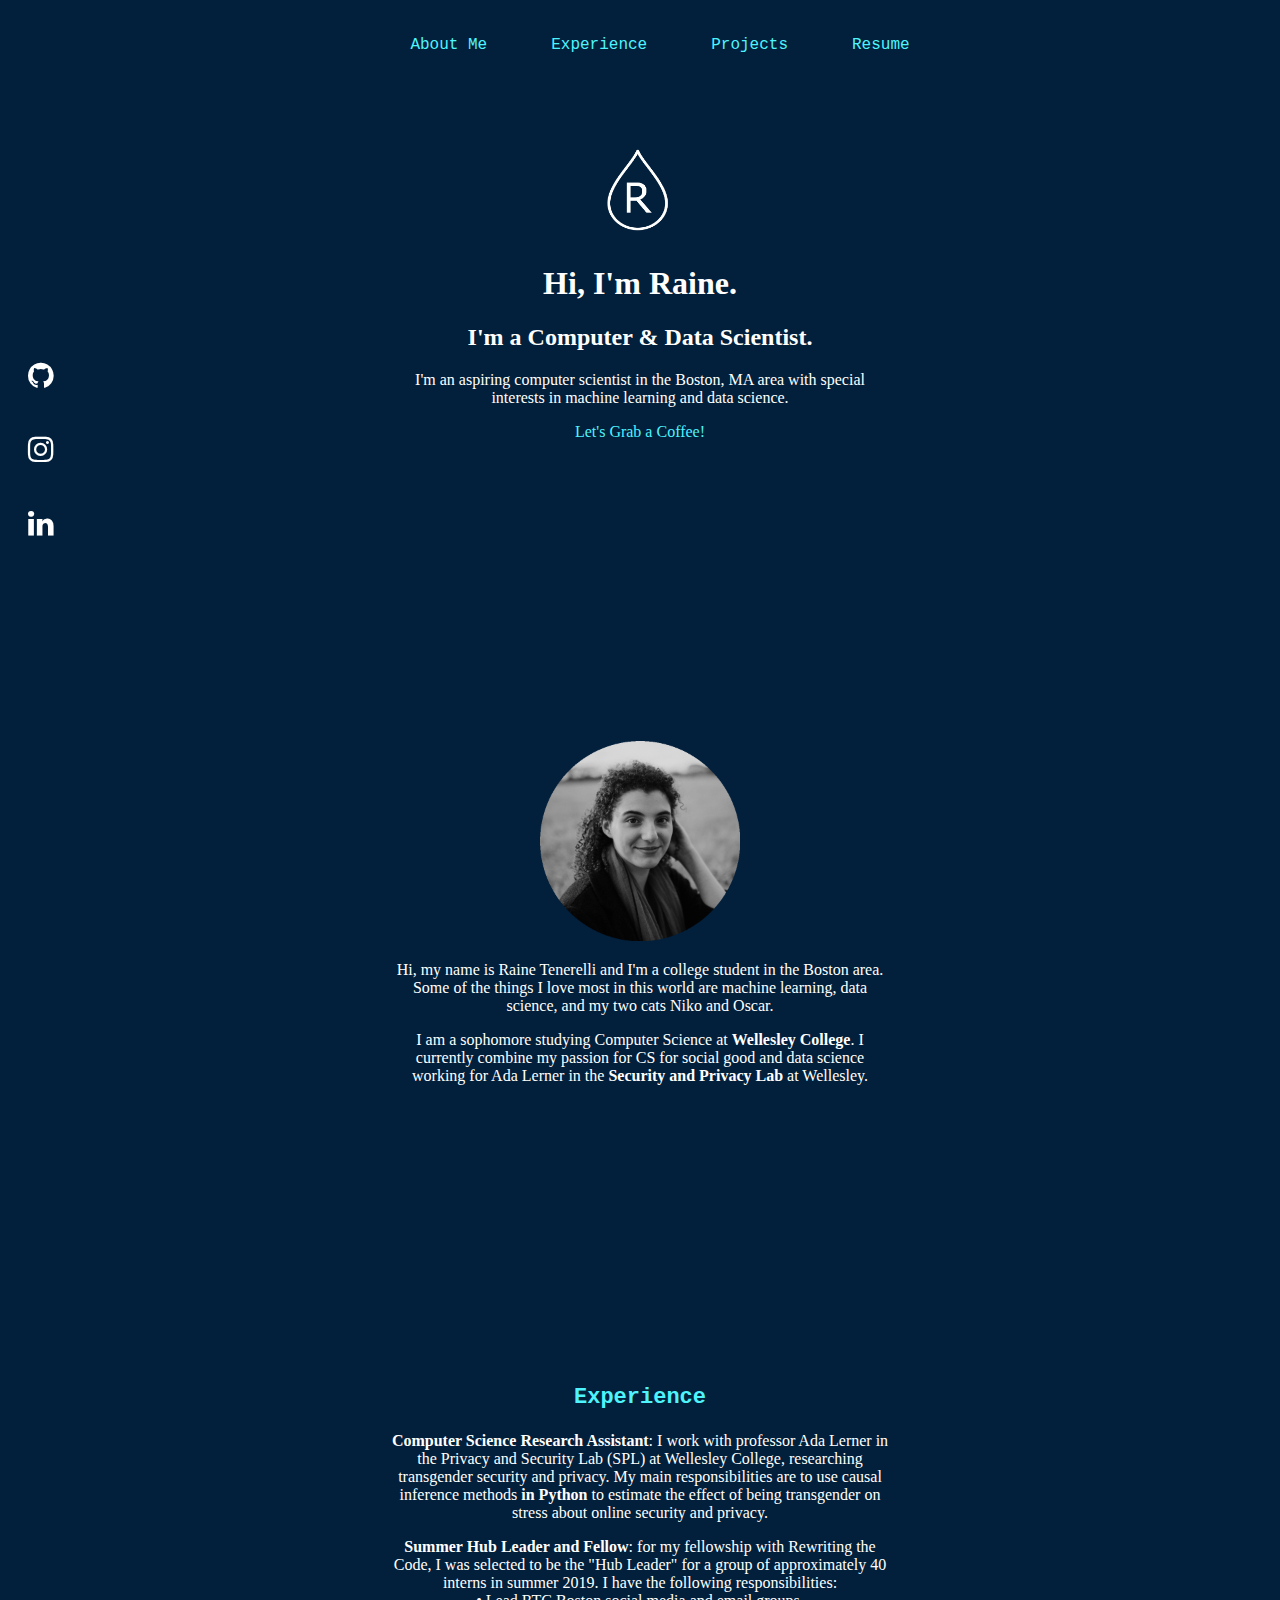
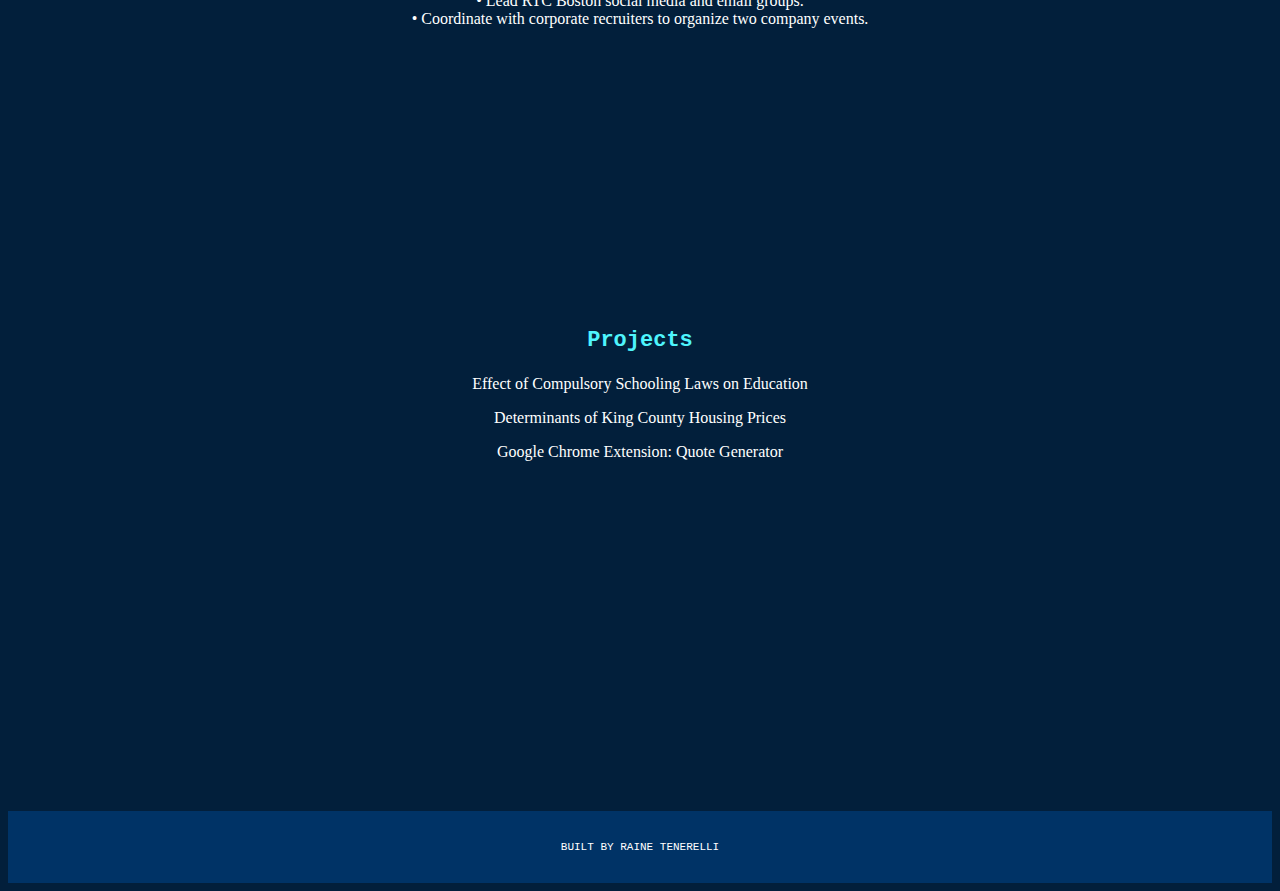
==== index.html @ 9b9ced54 "Add files via upload" ====
<!–– NOTES
https://brittanychiang.com/
tage: header, footer, nav, div
ul: denotes a list
li: element in the list
img src="caffe.png" alt="Coffee" style="width:100px;height:70px;"
-->

<!doctype html>
<html>

<head>
	<title>Raine Tenerelli</title>
	<link href="main.css" rel="stylesheet" type="text/css" >
</head>

<!-- Load font awesome icons -->
<body>
	<link rel="stylesheet" href="https://cdnjs.cloudflare.com/ajax/libs/font-awesome/4.7.0/css/font-awesome.min.css">

	<!-- The social media icon bar -->
	<div class="leftbar">
		<a href="https://github.com/rainetenerelli" class="github" target="_blank"><i class="fa fa-github"></i></a> 
		<a href="https://www.instagram.com/rainetenerelli/" class="instagram" target="_blank"><i class="fa fa-instagram"></i></a>
		<a href="https://www.linkedin.com/in/rainetenerelli/" class="linkedin" target="_blank"><i class="fa fa-linkedin"></i></a>
	</div>

	<header>
		<nav>
			<ul>
			<li><a href = "#about">About Me</a></li>
			<li><a href = "#experience">Experience</a></li>
			<li><a href = "#projects">Projects </a> </li>
			<li><a href = "resume-raine-tenerelli.pdf" target="_blank">Resume</a></li>
			</ul>
		</nav>
	</header>

	<img src="RaineLogowhite.png" alt="Logo" style="width:100px;height:100px;" >
	<h1>Hi, I'm Raine.</h1>
	<h2>I'm a Computer & Data Scientist.</h2>
	<p>I'm an aspiring computer scientist in the Boston, MA area with special interests in machine learning and data science.</p>
	<div ><a href="mailto:rainetenerelli11@gmail.com">Let's Grab a Coffee!</a></div>

	<img id = 'about' class="longmarg" src="prof.png" alt="Me!" style="width:200px;height:200px;">
	<p >Hi, my name is Raine Tenerelli and I'm a college student in the Boston area. Some of the things I love most in this world are machine learning, data science, and my two cats Niko and Oscar. </p>
	
	<p> I am a sophomore studying Computer Science at <strong>Wellesley College</strong>. I currently combine my passion for CS for social good and data science working for Ada Lerner in the <strong>Security and Privacy Lab</strong> at Wellesley.</p>

	<h3 class="longmarg" id = 'experience'>Experience</h3>
	<p><strong>Computer Science Research Assistant</strong>: I work with professor Ada Lerner in the Privacy and Security Lab (SPL) at Wellesley College, researching transgender security and privacy.
	My main responsibilities are to use causal inference methods <strong>in Python</strong> to estimate the effect of being transgender on stress about online security and privacy.
	</p>
	<p><strong>Summer Hub Leader and Fellow</strong>: for my fellowship with Rewriting the Code, I was selected to be the "Hub Leader" for a group of approximately 40 interns in summer 2019. I have the following responsibilities: <br> 
	• Lead RTC Boston social media and email groups.<br>
	• Coordinate with corporate recruiters to organize two company events. </p>

	<h3 class="longmarg" id = 'projects'>Projects</h3>
	<p>Effect of Compulsory Schooling Laws on Education</p>
	<p>Determinants of King County Housing Prices</p>
	<p>Google Chrome Extension: Quote Generator</p>
	<p></p>


	<footer href="https://github.com/rainetenerelli/rainetenerelli.github.io">Built by Raine Tenerelli</footer>

</body>

</html>
---- main.css ----
/*
Author: Raine Tenerelli
Date: 7/8/2019
not as long as you pallete
*/

.leftbar {
  position: fixed;
  top: 50%;
  -webkit-transform: translateY(-50%);
  -ms-transform: translateY(-50%);
  transform: translateY(-50%);
}

/* Style the icon bar links */
.leftbar a {
  display: block;
  text-align: center;
  color: white;
  font-size: 30px;
  padding: 20px;
  transition: 0.6s;
}

.leftbar a:hover{
	padding: 20px 40px;
}

a:hover{
	color:grey;
}

html{
	scroll-behavior: smooth;
}

body{
	background-color: rgb(2,31,59);
	color: white;
	font-family: verdana; 
	text-align: center;
}

p{
	margin-right: 30%;
	margin-left: 30%;
}

a{
	color: rgb(78,244,253);
	text-decoration: none;
}


.longmarg{
	font-family: courier;
	margin-top: 300px;
	color: rgb(78,244,253);
	font-size: 22px;
}

nav ul li{
	font-family: courier;
	display: inline-block;
	margin: 20px 30px 20px 30px;
}

body img{
	margin-top: 50px;s
}

footer{
	font-family: courier;
	background: #003366;
	margin-top: 350px;
	padding: 30px;
	margin-bottom: 0px;
	text-transform: uppercase;
	font-size: 11px;

}
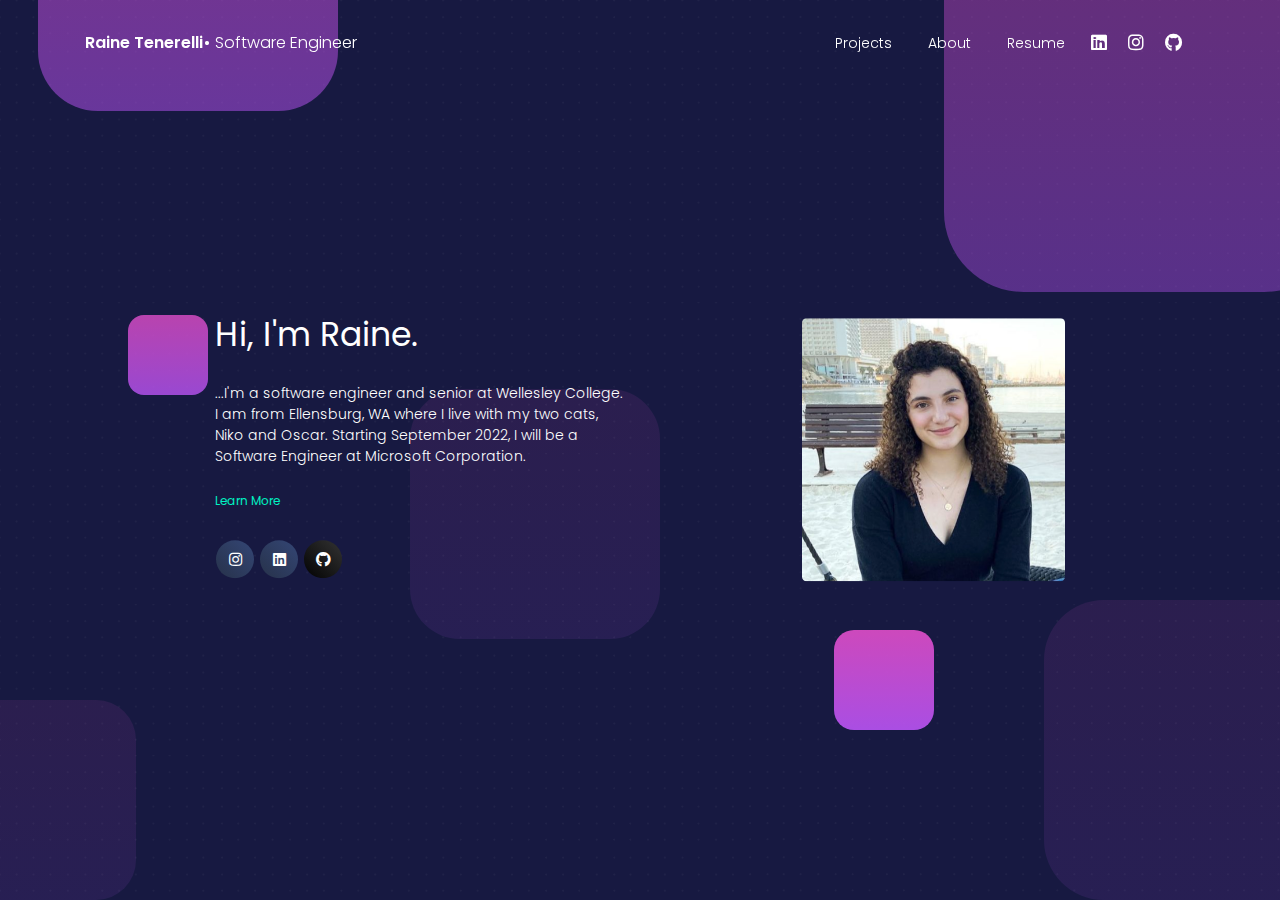
==== commit e45fa51a: "System reboot!" ====
--- a/index.html
+++ b/index.html
@@ -1,70 +1,139 @@
-
-<!–– NOTES
-https://brittanychiang.com/
-tage: header, footer, nav, div
-ul: denotes a list
-li: element in the list
-img src="caffe.png" alt="Coffee" style="width:100px;height:70px;"
--->
-
-<!doctype html>
-<html>
-
+<!DOCTYPE html>
+<html lang="en">
 <head>
-	<title>Raine Tenerelli</title>
-	<link href="main.css" rel="stylesheet" type="text/css" >
+  <meta charset="utf-8" />
+  <meta name="viewport" content="width=device-width, initial-scale=1, shrink-to-fit=no">
+  <link rel="apple-touch-icon" sizes="76x76" href="./assets/img/apple-icon.png">
+  <link rel="icon" type="image/png" href="./assets/img/favicon.png">
+  <title>
+    Raine Tenerelli's Personal Website 
+  </title>
+  <!--     Fonts and icons     -->
+  <link href="https://fonts.googleapis.com/css?family=Poppins:200,300,400,600,700,800" rel="stylesheet" />
+  <link href="https://use.fontawesome.com/releases/v5.0.6/css/all.css" rel="stylesheet">
+  <!-- Nucleo Icons -->
+  <link href="./assets/css/nucleo-icons.css" rel="stylesheet" />
+  <!-- CSS Files -->
+  <link href="./assets/css/blk-design-system.css?v=1.0.0" rel="stylesheet" />
 </head>
 
-<!-- Load font awesome icons -->
-<body>
-	<link rel="stylesheet" href="https://cdnjs.cloudflare.com/ajax/libs/font-awesome/4.7.0/css/font-awesome.min.css">
-
-	<!-- The social media icon bar -->
-	<div class="leftbar">
-		<a href="https://github.com/rainetenerelli" class="github" target="_blank"><i class="fa fa-github"></i></a> 
-		<a href="https://www.instagram.com/rainetenerelli/" class="instagram" target="_blank"><i class="fa fa-instagram"></i></a>
-		<a href="https://www.linkedin.com/in/rainetenerelli/" class="linkedin" target="_blank"><i class="fa fa-linkedin"></i></a>
-	</div>
-
-	<header>
-		<nav>
-			<ul>
-			<li><a href = "#about">About Me</a></li>
-			<li><a href = "#experience">Experience</a></li>
-			<li><a href = "#projects">Projects </a> </li>
-			<li><a href = "resume-raine-tenerelli.pdf" target="_blank">Resume</a></li>
-			</ul>
-		</nav>
-	</header>
-
-	<img src="RaineLogowhite.png" alt="Logo" style="width:100px;height:100px;" >
-	<h1>Hi, I'm Raine.</h1>
-	<h2>I'm a Computer & Data Scientist.</h2>
-	<p>I'm an aspiring computer scientist in the Boston, MA area with special interests in machine learning and data science.</p>
-	<div ><a href="mailto:rainetenerelli11@gmail.com">Let's Grab a Coffee!</a></div>
-
-	<img id = 'about' class="longmarg" src="prof.png" alt="Me!" style="width:200px;height:200px;">
-	<p >Hi, my name is Raine Tenerelli and I'm a college student in the Boston area. Some of the things I love most in this world are machine learning, data science, and my two cats Niko and Oscar. </p>
-	
-	<p> I am a sophomore studying Computer Science at <strong>Wellesley College</strong>. I currently combine my passion for CS for social good and data science working for Ada Lerner in the <strong>Security and Privacy Lab</strong> at Wellesley.</p>
-
-	<h3 class="longmarg" id = 'experience'>Experience</h3>
-	<p><strong>Computer Science Research Assistant</strong>: I work with professor Ada Lerner in the Privacy and Security Lab (SPL) at Wellesley College, researching transgender security and privacy.
-	My main responsibilities are to use causal inference methods <strong>in Python</strong> to estimate the effect of being transgender on stress about online security and privacy.
-	</p>
-	<p><strong>Summer Hub Leader and Fellow</strong>: for my fellowship with Rewriting the Code, I was selected to be the "Hub Leader" for a group of approximately 40 interns in summer 2019. I have the following responsibilities: <br> 
-	• Lead RTC Boston social media and email groups.<br>
-	• Coordinate with corporate recruiters to organize two company events. </p>
-
-	<h3 class="longmarg" id = 'projects'>Projects</h3>
-	<p>Effect of Compulsory Schooling Laws on Education</p>
-	<p>Determinants of King County Housing Prices</p>
-	<p>Google Chrome Extension: Quote Generator</p>
-	<p></p>
-
-
-	<footer href="https://github.com/rainetenerelli/rainetenerelli.github.io">Built by Raine Tenerelli</footer>
-
+<body class="index-page">
+  <!-- Navbar -->
+  <nav class="navbar navbar-expand-lg fixed-top navbar-transparent " color-on-scroll="100">
+    <div class="container">
+      <div class="navbar-translate">
+        <a class="navbar-brand" href="index.html" rel="tooltip" title="Coded by Raine Tenerelli" data-placement="bottom" target="_blank">
+          <span>Raine Tenerelli•</span> Software Engineer
+        </a>
+        <button class="navbar-toggler navbar-toggler" type="button" data-toggle="collapse" data-target="#navigation" aria-controls="navigation-index" aria-expanded="false" aria-label="Toggle navigation">
+          <span class="navbar-toggler-bar bar1"></span>
+          <span class="navbar-toggler-bar bar2"></span>
+          <span class="navbar-toggler-bar bar3"></span>
+        </button>
+      </div>
+      <div class="collapse navbar-collapse justify-content-end" id="navigation">
+        <div class="navbar-collapse-header">
+          <div class="row">
+            <div class="col-6 collapse-brand">
+              <a>
+                Raine Tenerelli
+              </a>
+            </div>
+            <div class="col-6 collapse-close text-right">
+              <button type="button" class="navbar-toggler" data-toggle="collapse" data-target="#navigation" aria-controls="navigation-index" aria-expanded="false" aria-label="Toggle navigation">
+                <i class="tim-icons icon-simple-remove"></i>
+              </button>
+            </div>
+          </div>
+        </div>
+        <ul class="navbar-nav">
+        <li class="nav-item">
+            <a class="nav-link" href="projects.html">Projects</a>
+         </li>
+        <li class="nav-item">
+            <a class="nav-link" href="about.html">About</a>
+          </li>
+          <li class="nav-item">
+            <a class="nav-link" href="./assets/raineresume.pdf">Resume</a>
+          </li>
+          <li class="nav-item p-0">
+            <a class="nav-link" rel="tooltip" title="Connect with me on LinkeIn" data-placement="bottom" href="https://www.linkedin.com/in/rainetenerelli/" target="_blank">
+              <i class="fab fa-linkedin"></i>
+              <p class="d-lg-none d-xl-none">Linkedin</p>
+            </a>
+          </li>
+          <li class="nav-item p-0">
+            <a class="nav-link" rel="tooltip" title="Follow me on Instagram" data-placement="bottom" href="https://www.instagram.com/rainetenerelli/" target="_blank">
+              <i class="fab fa-instagram"></i>
+              <p class="d-lg-none d-xl-none">Instagram</p>
+            </a>
+        </li>
+        <li class="nav-item p-0">
+            <a class="nav-link" rel="tooltip" title="Follow me on Github" data-placement="bottom" href="https://github.com/rainetenerelli" target="_blank">
+              <i class="fab fa-github"></i>
+              <p class="d-lg-none d-xl-none">Github</p>
+            </a>
+        </li>
+        </ul>
+      </div>
+    </div>
+  </nav>
+  <!-- End Navbar -->
+  <div class="wrapper">
+    <div class="page-header header-filter">
+      <div class="squares square1"></div>
+      <div class="squares square2"></div>
+      <div class="squares square3"></div>
+      <div class="squares square4"></div>
+      <div class="squares square5"></div>
+      <div class="squares square6"></div>
+      <div class="squares square7"></div>
+      <div class="container">
+        <div class="content-center">
+            <div class="row row-grid justify-content-between align-items-center text-left">
+              <div class="col-lg-6 col-md-6">
+                <h1 class="text-white">Hi, I'm Raine.
+                </h1>
+                <p class="text-white mb-3">...I'm a software engineer and senior at Wellesley College. I am from Ellensburg, WA where I live with my two cats, Niko and Oscar. Starting September 2022, I will be a Software Engineer at Microsoft Corporation.</p>
+                <div class="btn-wrapper mb-3">
+                  <p class="category text-success d-inline">Learn more</p>
+                  <a href="about.html" class="btn btn-success btn-link btn-sm"><i class="tim-icons icon-minimal-right"></i></a>
+                </div>
+                <div class="btn-wrapper">
+                  <div class="button-container">
+                    </button>
+                    <button href="https://www.instagram.com/rainetenerelli/" class="btn btn-icon btn-intagram btn-round">
+                    <i class="fab fa-instagram"></i>
+                    </button>
+                    <button href="https://www.linkedin.com/in/rainetenerelli/" class="btn btn-icon btn-linkedin btn-round">
+                      <i class="fab fa-linkedin"></i>
+                    </button>
+                    <button href="https://github.com/rainetenerelli" class="btn btn-icon btn-github btn-round">
+                      <i class="fab fa-github"></i>
+                  </div>
+                </div>
+              </div>
+              <div class="col-lg-4 col-md-5">
+                <img src="./assets/img/rainepp.png" alt="Circle image" class="img-circle">
+              </div>
+        </div>
+        </div>
+    </div>
+    <!--   Core JS Files   -->
+<script src="/assets/js/core/jquery.min.js" type="text/javascript"></script>
+<script src="/assets/js/core/popper.min.js" type="text/javascript"></script>
+<script src="/assets/js/core/bootstrap.min.js" type="text/javascript"></script>
+<script src="/assets/js/plugins/perfect-scrollbar.jquery.min.js"></script>
+<!--  Plugin for Switches, full documentation here: http://www.jque.re/plugins/version3/bootstrap.switch/ -->
+<script src="/assets/js/plugins/bootstrap-switch.js"></script>
+<!--  Plugin for the Sliders, full documentation here: http://refreshless.com/nouislider/ -->
+<script src=/assets/js/plugins/nouislider.min.js" type="text/javascript"></script>
+<!-- Chart JS -->
+<script src="/assets/js/plugins/chartjs.min.js"></script>
+<!--  Plugin for the DatePicker, full documentation here: https://github.com/uxsolutions/bootstrap-datepicker -->
+<script src="/assets/js/plugins/moment.min.js"></script>
+<script src="/assets/js/plugins/bootstrap-datetimepicker.js" type="text/javascript"></script>
+<!-- Control Center for Black UI Kit: parallax effects, scripts for the example pages etc -->
+<script src="/assets/js/blk-design-system.min.js?v=1.0.0" type="text/javascript"></script>
 </body>
-
-</html>
+</html>--- a/assets/css/nucleo-icons.css
+++ b/assets/css/nucleo-icons.css
@@ -0,0 +1,543 @@
+/* --------------------------------
+
+Nucleo Outline Web Font - nucleoapp.com/
+License - nucleoapp.com/license/
+Created using IcoMoon - icomoon.io
+
+-------------------------------- */
+
+@font-face {
+  font-family: 'Nucleo';
+  src: url('../fonts/nucleo.eot');
+  src: url('../fonts/nucleo.eot') format('embedded-opentype'), url('../fonts/nucleo.woff2') format('woff2'), url('../fonts/nucleo.woff') format('woff'), url('../fonts/nucleo.ttf') format('truetype'), url('../fonts/nucleo.svg') format('svg');
+  font-weight: normal;
+  font-style: normal;
+}
+
+/*------------------------
+	base class definition
+-------------------------*/
+
+.tim-icons {
+  display: inline-block;
+  font: normal normal normal 1em/1 'Nucleo';
+  vertical-align: middle;
+  speak: none;
+  text-transform: none;
+  /* Better Font Rendering */
+  -webkit-font-smoothing: antialiased;
+  -moz-osx-font-smoothing: grayscale;
+}
+
+.font-icon-detail {
+  text-align: center;
+  padding: 45px 0 30px;
+  border: 1px solid #e44cc4;
+  border-radius: .1875rem;
+  margin: 15px 0;
+  min-height: 168px;
+}
+
+.font-icon-detail i {
+  color: #FFFFFF;
+  font-size: 1.5em;
+}
+
+.font-icon-detail p {
+  color: #e44cc4 !important;
+  margin-top: 30px;
+  padding: 0 10px;
+  font-size: .7142em;
+}
+
+/*------------------------
+  change icon size
+-------------------------*/
+
+.tim-icons-sm {
+  font-size: 0.8em;
+}
+
+.tim-icons-lg {
+  font-size: 1.2em;
+}
+
+/* absolute units */
+
+.tim-icons-16 {
+  font-size: 16px;
+}
+
+.tim-icons-32 {
+  font-size: 32px;
+}
+
+/*----------------------------------
+  add a square/circle background
+-----------------------------------*/
+
+.tim-icons-bg-square,
+.tim-icons-bg-circle {
+  padding: 0.35em;
+}
+
+.tim-icons-bg-circle {
+  border-radius: 50%;
+}
+
+/*------------------------
+  list icons
+-------------------------*/
+
+/*------------------------
+  spinning icons
+-------------------------*/
+
+.tim-icons-is-spinning {
+  -webkit-animation: tim-icons-spin 2s infinite linear;
+  -moz-animation: tim-icons-spin 2s infinite linear;
+  animation: tim-icons-spin 2s infinite linear;
+}
+
+@-webkit-keyframes tim-icons-spin {
+  0% {
+    -webkit-transform: rotate(0deg);
+  }
+  100% {
+    -webkit-transform: rotate(360deg);
+  }
+}
+
+@-moz-keyframes tim-icons-spin {
+  0% {
+    -moz-transform: rotate(0deg);
+  }
+  100% {
+    -moz-transform: rotate(360deg);
+  }
+}
+
+@keyframes tim-icons-spin {
+  0% {
+    -webkit-transform: rotate(0deg);
+    -moz-transform: rotate(0deg);
+    -ms-transform: rotate(0deg);
+    -o-transform: rotate(0deg);
+    transform: rotate(0deg);
+  }
+  100% {
+    -webkit-transform: rotate(360deg);
+    -moz-transform: rotate(360deg);
+    -ms-transform: rotate(360deg);
+    -o-transform: rotate(360deg);
+    transform: rotate(360deg);
+  }
+}
+
+/*------------------------
+  rotated/flipped icons
+-------------------------*/
+
+/*------------------------
+	icons
+-------------------------*/
+
+.icon-alert-circle-exc::before {
+  content: "\ea02";
+}
+
+.icon-align-center::before {
+  content: "\ea03";
+}
+
+.icon-align-left-2::before {
+  content: "\ea04";
+}
+
+.icon-app::before {
+  content: "\ea05";
+}
+
+.icon-atom::before {
+  content: "\ea06";
+}
+
+.icon-attach-87::before {
+  content: "\ea07";
+}
+
+.icon-badge::before {
+  content: "\ea08";
+}
+
+.icon-bag-16::before {
+  content: "\ea09";
+}
+
+.icon-bank::before {
+  content: "\ea0a";
+}
+
+.icon-basket-simple::before {
+  content: "\ea0b";
+}
+
+.icon-bell-55::before {
+  content: "\ea0c";
+}
+
+.icon-bold::before {
+  content: "\ea0d";
+}
+
+.icon-book-bookmark::before {
+  content: "\ea0e";
+}
+
+.icon-bulb-63::before {
+  content: "\ea0f";
+}
+
+.icon-bullet-list-67::before {
+  content: "\ea10";
+}
+
+.icon-bus-front-12::before {
+  content: "\ea11";
+}
+
+.icon-button-pause::before {
+  content: "\ea12";
+}
+
+.icon-button-power::before {
+  content: "\ea13";
+}
+
+.icon-calendar-60::before {
+  content: "\ea14";
+}
+
+.icon-camera-18::before {
+  content: "\ea15";
+}
+
+.icon-caps-small::before {
+  content: "\ea16";
+}
+
+.icon-cart::before {
+  content: "\ea17";
+}
+
+.icon-chart-bar-32::before {
+  content: "\ea18";
+}
+
+.icon-chart-pie-36::before {
+  content: "\ea19";
+}
+
+.icon-chat-33::before {
+  content: "\ea1a";
+}
+
+.icon-check-2::before {
+  content: "\ea1b";
+}
+
+.icon-cloud-download-93::before {
+  content: "\ea1c";
+}
+
+.icon-cloud-upload-94::before {
+  content: "\ea1d";
+}
+
+.icon-coins::before {
+  content: "\ea1e";
+}
+
+.icon-compass-05::before {
+  content: "\ea1f";
+}
+
+.icon-controller::before {
+  content: "\ea20";
+}
+
+.icon-credit-card::before {
+  content: "\ea21";
+}
+
+.icon-delivery-fast::before {
+  content: "\ea22";
+}
+
+.icon-double-left::before {
+  content: "\ea23";
+}
+
+.icon-double-right::before {
+  content: "\ea24";
+}
+
+.icon-email-85::before {
+  content: "\ea25";
+}
+
+.icon-gift-2::before {
+  content: "\ea26";
+}
+
+.icon-globe-2::before {
+  content: "\ea27";
+}
+
+.icon-headphones::before {
+  content: "\ea28";
+}
+
+.icon-heart-2::before {
+  content: "\ea29";
+}
+
+.icon-html5::before {
+  content: "\ea2a";
+}
+
+.icon-image-02::before {
+  content: "\ea2b";
+}
+
+.icon-istanbul::before {
+  content: "\ea2c";
+}
+
+.icon-key-25::before {
+  content: "\ea2d";
+}
+
+.icon-laptop::before {
+  content: "\ea2e";
+}
+
+.icon-light-3::before {
+  content: "\ea2f";
+}
+
+.icon-link-72::before {
+  content: "\ea30";
+}
+
+.icon-lock-circle::before {
+  content: "\ea31";
+}
+
+.icon-map-big::before {
+  content: "\ea32";
+}
+
+.icon-minimal-down::before {
+  content: "\ea33";
+}
+
+.icon-minimal-left::before {
+  content: "\ea34";
+}
+
+.icon-minimal-right::before {
+  content: "\ea35";
+}
+
+.icon-minimal-up::before {
+  content: "\ea36";
+}
+
+.icon-mobile::before {
+  content: "\ea37";
+}
+
+.icon-molecule-40::before {
+  content: "\ea38";
+}
+
+.icon-money-coins::before {
+  content: "\ea39";
+}
+
+.icon-notes::before {
+  content: "\ea3a";
+}
+
+.icon-palette::before {
+  content: "\ea3b";
+}
+
+.icon-paper::before {
+  content: "\ea3c";
+}
+
+.icon-pencil::before {
+  content: "\ea3d";
+}
+
+.icon-pin::before {
+  content: "\ea3e";
+}
+
+.icon-planet::before {
+  content: "\ea3f";
+}
+
+.icon-puzzle-10::before {
+  content: "\ea40";
+}
+
+.icon-satisfied::before {
+  content: "\ea41";
+}
+
+.icon-scissors::before {
+  content: "\ea42";
+}
+
+.icon-send::before {
+  content: "\ea43";
+}
+
+.icon-settings-gear-63::before {
+  content: "\ea44";
+}
+
+.icon-settings::before {
+  content: "\ea45";
+}
+
+.icon-simple-add::before {
+  content: "\ea46";
+}
+
+.icon-simple-delete::before {
+  content: "\ea47";
+}
+
+.icon-simple-remove::before {
+  content: "\ea48";
+}
+
+.icon-single-02::before {
+  content: "\ea49";
+}
+
+.icon-single-copy-04::before {
+  content: "\ea4a";
+}
+
+.icon-sound-wave::before {
+  content: "\ea4b";
+}
+
+.icon-spaceship::before {
+  content: "\ea4c";
+}
+
+.icon-square-pin::before {
+  content: "\ea4d";
+}
+
+.icon-support-17::before {
+  content: "\ea4e";
+}
+
+.icon-tablet-2::before {
+  content: "\ea4f";
+}
+
+.icon-tag::before {
+  content: "\ea50";
+}
+
+.icon-tap-02::before {
+  content: "\ea51";
+}
+
+.icon-tie-bow::before {
+  content: "\ea52";
+}
+
+.icon-time-alarm::before {
+  content: "\ea53";
+}
+
+.icon-trash-simple::before {
+  content: "\ea54";
+}
+
+.icon-triangle-right-17::before {
+  content: "\ea55";
+}
+
+.icon-trophy::before {
+  content: "\ea56";
+}
+
+.icon-tv-2::before {
+  content: "\ea57";
+}
+
+.icon-upload::before {
+  content: "\ea58";
+}
+
+.icon-user-run::before {
+  content: "\ea59";
+}
+
+.icon-vector::before {
+  content: "\ea5a";
+}
+
+.icon-video-66::before {
+  content: "\ea5b";
+}
+
+.icon-volume-98::before {
+  content: "\ea5c";
+}
+
+.icon-wallet-43::before {
+  content: "\ea5d";
+}
+
+.icon-watch-time::before {
+  content: "\ea5e";
+}
+
+.icon-wifi::before {
+  content: "\ea5f";
+}
+
+.icon-world::before {
+  content: "\ea60";
+}
+
+.icon-zoom-split::before {
+  content: "\ea61";
+}
+
+.icon-refresh-01::before {
+  content: "\ea62";
+}
+
+.icon-refresh-02::before {
+  content: "\ea63";
+}
+
+.icon-shape-star::before {
+  content: "\ea64";
+}
+
+.icon-components::before {
+  content: "\ea65";
+}--- a/assets/css/blk-design-system.css
+++ b/assets/css/blk-design-system.css
@@ -0,0 +1,20812 @@
+/*
+ =========================================================
+ * Blk• Design System - v1.0.0
+ =========================================================
+
+ * Product Page: https://www.creative-tim.com/product/blk-design-system
+ * Copyright 2018 Creative Tim (http://www.creative-tim.com)
+
+
+ =========================================================
+
+ * The above copyright notice and this permission notice shall be included in all copies or substantial portions of the Software.
+
+ */
+
+/*     brand Colors              */
+
+/* navbar color */
+
+@keyframes move-left-right {
+  0% {
+    transform: translateX(-10px);
+  }
+  50% {
+    transform: translateX(10px);
+  }
+  100% {
+    transform: translateX(-10px);
+  }
+}
+
+:root {
+  --blue: #5e72e4;
+  --indigo: #5603ad;
+  --purple: #8965e0;
+  --pink: #f3a4b5;
+  --red: #f5365c;
+  --orange: #fb6340;
+  --yellow: #ffd600;
+  --green: #2dce89;
+  --teal: #11cdef;
+  --cyan: #2bffc6;
+  --white: #ffffff;
+  --gray: #6c757d;
+  --gray-dark: #32325d;
+  --light: #ced4da;
+  --lighter: #e9ecef;
+  --primary: #e14eca;
+  --secondary: #f4f5f7;
+  --success: #00f2c3;
+  --info: #1d8cf8;
+  --warning: #ff8d72;
+  --danger: #fd5d93;
+  --light: #adb5bd;
+  --dark: #212529;
+  --default: #344675;
+  --white: #ffffff;
+  --neutral: #ffffff;
+  --darker: black;
+  --breakpoint-xs: 0;
+  --breakpoint-sm: 576px;
+  --breakpoint-md: 768px;
+  --breakpoint-lg: 992px;
+  --breakpoint-xl: 1200px;
+  --font-family-sans-serif: -apple-system, BlinkMacSystemFont, "Segoe UI", Roboto, "Helvetica Neue", Arial, sans-serif, "Apple Color Emoji", "Segoe UI Emoji", "Segoe UI Symbol", "Noto Color Emoji";
+  --font-family-monospace: SFMono-Regular, Menlo, Monaco, Consolas, "Liberation Mono", "Courier New", monospace;
+}
+
+*,
+*::before,
+*::after {
+  box-sizing: border-box;
+}
+
+html {
+  font-family: sans-serif;
+  line-height: 1.15;
+  -webkit-text-size-adjust: 100%;
+  -ms-text-size-adjust: 100%;
+  -ms-overflow-style: scrollbar;
+  -webkit-tap-highlight-color: rgba(34, 42, 66, 0);
+}
+
+@-ms-viewport {
+  width: device-width;
+}
+
+article,
+aside,
+figcaption,
+figure,
+footer,
+header,
+hgroup,
+main,
+nav,
+section {
+  display: block;
+}
+
+body {
+  margin: 0;
+  font-family: "Poppins", sans-serif;
+  font-size: 0.875rem;
+  font-weight: 400;
+  line-height: 1.5;
+  color: #525f7f;
+  text-align: left;
+  background-color: #171941;
+}
+
+[tabindex="-1"]:focus {
+  outline: 0 !important;
+}
+
+hr {
+  box-sizing: content-box;
+  height: 0;
+  overflow: visible;
+}
+
+h1,
+h2,
+h3,
+h4,
+h5,
+h6 {
+  margin-top: 0;
+  margin-bottom: 0.5rem;
+}
+
+p {
+  margin-top: 0;
+  margin-bottom: 1rem;
+}
+
+abbr[title],
+abbr[data-original-title] {
+  text-decoration: underline;
+  text-decoration: underline dotted;
+  cursor: help;
+  border-bottom: 0;
+}
+
+address {
+  margin-bottom: 1rem;
+  font-style: normal;
+  line-height: inherit;
+}
+
+ol,
+ul,
+dl {
+  margin-top: 0;
+  margin-bottom: 1rem;
+}
+
+ol ol,
+ul ul,
+ol ul,
+ul ol {
+  margin-bottom: 0;
+}
+
+dt {
+  font-weight: 600;
+}
+
+dd {
+  margin-bottom: .5rem;
+  margin-left: 0;
+}
+
+blockquote {
+  margin: 0 0 1rem;
+}
+
+dfn {
+  font-style: italic;
+}
+
+b,
+strong {
+  font-weight: bolder;
+}
+
+small {
+  font-size: 80%;
+}
+
+sub,
+sup {
+  position: relative;
+  font-size: 75%;
+  line-height: 0;
+  vertical-align: baseline;
+}
+
+sub {
+  bottom: -.25em;
+}
+
+sup {
+  top: -.5em;
+}
+
+a {
+  color: #e14eca;
+  text-decoration: none;
+  background-color: transparent;
+  -webkit-text-decoration-skip: objects;
+}
+
+a:hover {
+  color: #c221a9;
+  text-decoration: none;
+}
+
+a:not([href]):not([tabindex]) {
+  color: inherit;
+  text-decoration: none;
+}
+
+a:not([href]):not([tabindex]):hover,
+a:not([href]):not([tabindex]):focus {
+  color: inherit;
+  text-decoration: none;
+}
+
+a:not([href]):not([tabindex]):focus {
+  outline: 0;
+}
+
+pre,
+code,
+kbd,
+samp {
+  font-family: SFMono-Regular, Menlo, Monaco, Consolas, "Liberation Mono", "Courier New", monospace;
+  font-size: 1em;
+}
+
+pre {
+  margin-top: 0;
+  margin-bottom: 1rem;
+  overflow: auto;
+  -ms-overflow-style: scrollbar;
+}
+
+figure {
+  margin: 0 0 1rem;
+}
+
+img {
+  vertical-align: middle;
+  border-style: none;
+}
+
+svg {
+  overflow: hidden;
+  vertical-align: middle;
+}
+
+table {
+  border-collapse: collapse;
+}
+
+caption {
+  padding-top: 1rem;
+  padding-bottom: 1rem;
+  color: #6c757d;
+  text-align: left;
+  caption-side: bottom;
+}
+
+th {
+  text-align: inherit;
+}
+
+label {
+  display: inline-block;
+  margin-bottom: 0.5rem;
+}
+
+button {
+  border-radius: 0;
+}
+
+button:focus {
+  outline: 1px dotted;
+  outline: 5px auto -webkit-focus-ring-color;
+}
+
+input,
+button,
+select,
+optgroup,
+textarea {
+  margin: 0;
+  font-family: inherit;
+  font-size: inherit;
+  line-height: inherit;
+}
+
+button,
+input {
+  overflow: visible;
+}
+
+button,
+select {
+  text-transform: none;
+}
+
+button,
+html [type="button"],
+[type="reset"],
+[type="submit"] {
+  -webkit-appearance: button;
+}
+
+button::-moz-focus-inner,
+[type="button"]::-moz-focus-inner,
+[type="reset"]::-moz-focus-inner,
+[type="submit"]::-moz-focus-inner {
+  padding: 0;
+  border-style: none;
+}
+
+input[type="radio"],
+input[type="checkbox"] {
+  box-sizing: border-box;
+  padding: 0;
+}
+
+input[type="date"],
+input[type="time"],
+input[type="datetime-local"],
+input[type="month"] {
+  -webkit-appearance: listbox;
+}
+
+textarea {
+  overflow: auto;
+  resize: vertical;
+}
+
+fieldset {
+  min-width: 0;
+  padding: 0;
+  margin: 0;
+  border: 0;
+}
+
+legend {
+  display: block;
+  width: 100%;
+  max-width: 100%;
+  padding: 0;
+  margin-bottom: .5rem;
+  font-size: 1.5rem;
+  line-height: inherit;
+  color: inherit;
+  white-space: normal;
+}
+
+progress {
+  vertical-align: baseline;
+}
+
+[type="number"]::-webkit-inner-spin-button,
+[type="number"]::-webkit-outer-spin-button {
+  height: auto;
+}
+
+[type="search"] {
+  outline-offset: -2px;
+  -webkit-appearance: none;
+}
+
+[type="search"]::-webkit-search-cancel-button,
+[type="search"]::-webkit-search-decoration {
+  -webkit-appearance: none;
+}
+
+::-webkit-file-upload-button {
+  font: inherit;
+  -webkit-appearance: button;
+}
+
+output {
+  display: inline-block;
+}
+
+summary {
+  display: list-item;
+  cursor: pointer;
+}
+
+template {
+  display: none;
+}
+
+[hidden] {
+  display: none !important;
+}
+
+h1,
+h2,
+h3,
+h4,
+h5,
+h6,
+.h1,
+.h2,
+.h3,
+.h4,
+.h5,
+.h6 {
+  margin-bottom: 0.5rem;
+  font-family: inherit;
+  font-weight: 400;
+  line-height: 1.2;
+  color: #32325d;
+}
+
+h1,
+.h1 {
+  font-size: 2.0625rem;
+}
+
+h2,
+.h2 {
+  font-size: 1.6875rem;
+}
+
+h3,
+.h3 {
+  font-size: 1.4375rem;
+}
+
+h4,
+.h4 {
+  font-size: 1.0625rem;
+}
+
+h5,
+.h5 {
+  font-size: 0.8125rem;
+}
+
+h6,
+.h6 {
+  font-size: 0.75rem;
+}
+
+.lead {
+  font-size: 0.78125rem;
+  font-weight: 300;
+}
+
+.display-1 {
+  font-size: 3.3rem;
+  font-weight: 600;
+  line-height: 1.2;
+}
+
+.display-2 {
+  font-size: 2.75rem;
+  font-weight: 600;
+  line-height: 1.2;
+}
+
+.display-3 {
+  font-size: 2.1875rem;
+  font-weight: 600;
+  line-height: 1.2;
+}
+
+.display-4 {
+  font-size: 1.6275rem;
+  font-weight: 600;
+  line-height: 1.2;
+}
+
+hr {
+  margin-top: 2rem;
+  margin-bottom: 2rem;
+  border: 0;
+  border-top: 0.0625rem solid rgba(34, 42, 66, 0.1);
+}
+
+small,
+.small {
+  font-size: 80%;
+  font-weight: 400;
+}
+
+mark,
+.mark {
+  padding: 0.2em;
+  background-color: #fcf8e3;
+}
+
+.list-unstyled {
+  padding-left: 0;
+  list-style: none;
+}
+
+.list-inline {
+  padding-left: 0;
+  list-style: none;
+}
+
+.list-inline-item {
+  display: inline-block;
+}
+
+.list-inline-item:not(:last-child) {
+  margin-right: 0.5rem;
+}
+
+.initialism {
+  font-size: 90%;
+  text-transform: uppercase;
+}
+
+.blockquote {
+  margin-bottom: 1rem;
+  font-size: 0.9625rem;
+}
+
+.blockquote-footer {
+  display: block;
+  font-size: 80%;
+  color: #6c757d;
+}
+
+.blockquote-footer::before {
+  content: "\2014 \00A0";
+}
+
+.img-fluid {
+  max-width: 100%;
+  height: auto;
+}
+
+.img-thumbnail {
+  padding: 0.25rem;
+  background-color: #171941;
+  border: 0.0625rem solid #e3e3e3;
+  border-radius: 0.25rem;
+  box-shadow: 0 1px 2px rgba(34, 42, 66, 0.075);
+  max-width: 100%;
+  height: auto;
+}
+
+.figure {
+  display: inline-block;
+}
+
+.figure-img {
+  margin-bottom: 0.5rem;
+  line-height: 1;
+}
+
+.figure-caption {
+  font-size: 90%;
+  color: #6c757d;
+}
+
+code {
+  font-size: 87.5%;
+  color: #f3a4b5;
+  word-break: break-word;
+}
+
+a>code {
+  color: inherit;
+}
+
+kbd {
+  padding: 0.2rem 0.4rem;
+  font-size: 87.5%;
+  color: #ffffff;
+  background-color: #212529;
+  border-radius: 0.2857rem;
+  box-shadow: inset 0 -0.1rem 0 rgba(34, 42, 66, 0.25);
+}
+
+kbd kbd {
+  padding: 0;
+  font-size: 100%;
+  font-weight: 600;
+  box-shadow: none;
+}
+
+pre {
+  display: block;
+  font-size: 87.5%;
+  color: #212529;
+}
+
+pre code {
+  font-size: inherit;
+  color: inherit;
+  word-break: normal;
+}
+
+.pre-scrollable {
+  max-height: 340px;
+  overflow-y: scroll;
+}
+
+.container {
+  width: 100%;
+  padding-right: 15px;
+  padding-left: 15px;
+  margin-right: auto;
+  margin-left: auto;
+}
+
+@media (min-width: 576px) {
+  .container {
+    max-width: 540px;
+  }
+}
+
+@media (min-width: 768px) {
+  .container {
+    max-width: 720px;
+  }
+}
+
+@media (min-width: 992px) {
+  .container {
+    max-width: 960px;
+  }
+}
+
+@media (min-width: 1200px) {
+  .container {
+    max-width: 1140px;
+  }
+}
+
+.container-fluid {
+  width: 100%;
+  padding-right: 15px;
+  padding-left: 15px;
+  margin-right: auto;
+  margin-left: auto;
+}
+
+.row {
+  display: flex;
+  flex-wrap: wrap;
+  margin-right: -15px;
+  margin-left: -15px;
+}
+
+.no-gutters {
+  margin-right: 0;
+  margin-left: 0;
+}
+
+.no-gutters>.col,
+.no-gutters>[class*="col-"] {
+  padding-right: 0;
+  padding-left: 0;
+}
+
+.col-1,
+.col-2,
+.col-3,
+.col-4,
+.col-5,
+.col-6,
+.col-7,
+.col-8,
+.col-9,
+.col-10,
+.col-11,
+.col-12,
+.col,
+.col-auto,
+.col-sm-1,
+.col-sm-2,
+.col-sm-3,
+.col-sm-4,
+.col-sm-5,
+.col-sm-6,
+.col-sm-7,
+.col-sm-8,
+.col-sm-9,
+.col-sm-10,
+.col-sm-11,
+.col-sm-12,
+.col-sm,
+.col-sm-auto,
+.col-md-1,
+.col-md-2,
+.col-md-3,
+.col-md-4,
+.col-md-5,
+.col-md-6,
+.col-md-7,
+.col-md-8,
+.col-md-9,
+.col-md-10,
+.col-md-11,
+.col-md-12,
+.col-md,
+.col-md-auto,
+.col-lg-1,
+.col-lg-2,
+.col-lg-3,
+.col-lg-4,
+.col-lg-5,
+.col-lg-6,
+.col-lg-7,
+.col-lg-8,
+.col-lg-9,
+.col-lg-10,
+.col-lg-11,
+.col-lg-12,
+.col-lg,
+.col-lg-auto,
+.col-xl-1,
+.col-xl-2,
+.col-xl-3,
+.col-xl-4,
+.col-xl-5,
+.col-xl-6,
+.col-xl-7,
+.col-xl-8,
+.col-xl-9,
+.col-xl-10,
+.col-xl-11,
+.col-xl-12,
+.col-xl,
+.col-xl-auto {
+  position: relative;
+  width: 100%;
+  min-height: 1px;
+  padding-right: 15px;
+  padding-left: 15px;
+}
+
+.col {
+  flex-basis: 0;
+  flex-grow: 1;
+  max-width: 100%;
+}
+
+.col-auto {
+  flex: 0 0 auto;
+  width: auto;
+  max-width: none;
+}
+
+.col-1 {
+  flex: 0 0 8.333333%;
+  max-width: 8.333333%;
+}
+
+.col-2 {
+  flex: 0 0 16.666667%;
+  max-width: 16.666667%;
+}
+
+.col-3 {
+  flex: 0 0 25%;
+  max-width: 25%;
+}
+
+.col-4 {
+  flex: 0 0 33.333333%;
+  max-width: 33.333333%;
+}
+
+.col-5 {
+  flex: 0 0 41.666667%;
+  max-width: 41.666667%;
+}
+
+.col-6 {
+  flex: 0 0 50%;
+  max-width: 50%;
+}
+
+.col-7 {
+  flex: 0 0 58.333333%;
+  max-width: 58.333333%;
+}
+
+.col-8 {
+  flex: 0 0 66.666667%;
+  max-width: 66.666667%;
+}
+
+.col-9 {
+  flex: 0 0 75%;
+  max-width: 75%;
+}
+
+.col-10 {
+  flex: 0 0 83.333333%;
+  max-width: 83.333333%;
+}
+
+.col-11 {
+  flex: 0 0 91.666667%;
+  max-width: 91.666667%;
+}
+
+.col-12 {
+  flex: 0 0 100%;
+  max-width: 100%;
+}
+
+.order-first {
+  order: -1;
+}
+
+.order-last {
+  order: 13;
+}
+
+.order-0 {
+  order: 0;
+}
+
+.order-1 {
+  order: 1;
+}
+
+.order-2 {
+  order: 2;
+}
+
+.order-3 {
+  order: 3;
+}
+
+.order-4 {
+  order: 4;
+}
+
+.order-5 {
+  order: 5;
+}
+
+.order-6 {
+  order: 6;
+}
+
+.order-7 {
+  order: 7;
+}
+
+.order-8 {
+  order: 8;
+}
+
+.order-9 {
+  order: 9;
+}
+
+.order-10 {
+  order: 10;
+}
+
+.order-11 {
+  order: 11;
+}
+
+.order-12 {
+  order: 12;
+}
+
+.offset-1 {
+  margin-left: 8.333333%;
+}
+
+.offset-2 {
+  margin-left: 16.666667%;
+}
+
+.offset-3 {
+  margin-left: 25%;
+}
+
+.offset-4 {
+  margin-left: 33.333333%;
+}
+
+.offset-5 {
+  margin-left: 41.666667%;
+}
+
+.offset-6 {
+  margin-left: 50%;
+}
+
+.offset-7 {
+  margin-left: 58.333333%;
+}
+
+.offset-8 {
+  margin-left: 66.666667%;
+}
+
+.offset-9 {
+  margin-left: 75%;
+}
+
+.offset-10 {
+  margin-left: 83.333333%;
+}
+
+.offset-11 {
+  margin-left: 91.666667%;
+}
+
+@media (min-width: 576px) {
+  .col-sm {
+    flex-basis: 0;
+    flex-grow: 1;
+    max-width: 100%;
+  }
+  .col-sm-auto {
+    flex: 0 0 auto;
+    width: auto;
+    max-width: none;
+  }
+  .col-sm-1 {
+    flex: 0 0 8.333333%;
+    max-width: 8.333333%;
+  }
+  .col-sm-2 {
+    flex: 0 0 16.666667%;
+    max-width: 16.666667%;
+  }
+  .col-sm-3 {
+    flex: 0 0 25%;
+    max-width: 25%;
+  }
+  .col-sm-4 {
+    flex: 0 0 33.333333%;
+    max-width: 33.333333%;
+  }
+  .col-sm-5 {
+    flex: 0 0 41.666667%;
+    max-width: 41.666667%;
+  }
+  .col-sm-6 {
+    flex: 0 0 50%;
+    max-width: 50%;
+  }
+  .col-sm-7 {
+    flex: 0 0 58.333333%;
+    max-width: 58.333333%;
+  }
+  .col-sm-8 {
+    flex: 0 0 66.666667%;
+    max-width: 66.666667%;
+  }
+  .col-sm-9 {
+    flex: 0 0 75%;
+    max-width: 75%;
+  }
+  .col-sm-10 {
+    flex: 0 0 83.333333%;
+    max-width: 83.333333%;
+  }
+  .col-sm-11 {
+    flex: 0 0 91.666667%;
+    max-width: 91.666667%;
+  }
+  .col-sm-12 {
+    flex: 0 0 100%;
+    max-width: 100%;
+  }
+  .order-sm-first {
+    order: -1;
+  }
+  .order-sm-last {
+    order: 13;
+  }
+  .order-sm-0 {
+    order: 0;
+  }
+  .order-sm-1 {
+    order: 1;
+  }
+  .order-sm-2 {
+    order: 2;
+  }
+  .order-sm-3 {
+    order: 3;
+  }
+  .order-sm-4 {
+    order: 4;
+  }
+  .order-sm-5 {
+    order: 5;
+  }
+  .order-sm-6 {
+    order: 6;
+  }
+  .order-sm-7 {
+    order: 7;
+  }
+  .order-sm-8 {
+    order: 8;
+  }
+  .order-sm-9 {
+    order: 9;
+  }
+  .order-sm-10 {
+    order: 10;
+  }
+  .order-sm-11 {
+    order: 11;
+  }
+  .order-sm-12 {
+    order: 12;
+  }
+  .offset-sm-0 {
+    margin-left: 0;
+  }
+  .offset-sm-1 {
+    margin-left: 8.333333%;
+  }
+  .offset-sm-2 {
+    margin-left: 16.666667%;
+  }
+  .offset-sm-3 {
+    margin-left: 25%;
+  }
+  .offset-sm-4 {
+    margin-left: 33.333333%;
+  }
+  .offset-sm-5 {
+    margin-left: 41.666667%;
+  }
+  .offset-sm-6 {
+    margin-left: 50%;
+  }
+  .offset-sm-7 {
+    margin-left: 58.333333%;
+  }
+  .offset-sm-8 {
+    margin-left: 66.666667%;
+  }
+  .offset-sm-9 {
+    margin-left: 75%;
+  }
+  .offset-sm-10 {
+    margin-left: 83.333333%;
+  }
+  .offset-sm-11 {
+    margin-left: 91.666667%;
+  }
+}
+
+@media (min-width: 768px) {
+  .col-md {
+    flex-basis: 0;
+    flex-grow: 1;
+    max-width: 100%;
+  }
+  .col-md-auto {
+    flex: 0 0 auto;
+    width: auto;
+    max-width: none;
+  }
+  .col-md-1 {
+    flex: 0 0 8.333333%;
+    max-width: 8.333333%;
+  }
+  .col-md-2 {
+    flex: 0 0 16.666667%;
+    max-width: 16.666667%;
+  }
+  .col-md-3 {
+    flex: 0 0 25%;
+    max-width: 25%;
+  }
+  .col-md-4 {
+    flex: 0 0 33.333333%;
+    max-width: 33.333333%;
+  }
+  .col-md-5 {
+    flex: 0 0 41.666667%;
+    max-width: 41.666667%;
+  }
+  .col-md-6 {
+    flex: 0 0 50%;
+    max-width: 50%;
+  }
+  .col-md-7 {
+    flex: 0 0 58.333333%;
+    max-width: 58.333333%;
+  }
+  .col-md-8 {
+    flex: 0 0 66.666667%;
+    max-width: 66.666667%;
+  }
+  .col-md-9 {
+    flex: 0 0 75%;
+    max-width: 75%;
+  }
+  .col-md-10 {
+    flex: 0 0 83.333333%;
+    max-width: 83.333333%;
+  }
+  .col-md-11 {
+    flex: 0 0 91.666667%;
+    max-width: 91.666667%;
+  }
+  .col-md-12 {
+    flex: 0 0 100%;
+    max-width: 100%;
+  }
+  .order-md-first {
+    order: -1;
+  }
+  .order-md-last {
+    order: 13;
+  }
+  .order-md-0 {
+    order: 0;
+  }
+  .order-md-1 {
+    order: 1;
+  }
+  .order-md-2 {
+    order: 2;
+  }
+  .order-md-3 {
+    order: 3;
+  }
+  .order-md-4 {
+    order: 4;
+  }
+  .order-md-5 {
+    order: 5;
+  }
+  .order-md-6 {
+    order: 6;
+  }
+  .order-md-7 {
+    order: 7;
+  }
+  .order-md-8 {
+    order: 8;
+  }
+  .order-md-9 {
+    order: 9;
+  }
+  .order-md-10 {
+    order: 10;
+  }
+  .order-md-11 {
+    order: 11;
+  }
+  .order-md-12 {
+    order: 12;
+  }
+  .offset-md-0 {
+    margin-left: 0;
+  }
+  .offset-md-1 {
+    margin-left: 8.333333%;
+  }
+  .offset-md-2 {
+    margin-left: 16.666667%;
+  }
+  .offset-md-3 {
+    margin-left: 25%;
+  }
+  .offset-md-4 {
+    margin-left: 33.333333%;
+  }
+  .offset-md-5 {
+    margin-left: 41.666667%;
+  }
+  .offset-md-6 {
+    margin-left: 50%;
+  }
+  .offset-md-7 {
+    margin-left: 58.333333%;
+  }
+  .offset-md-8 {
+    margin-left: 66.666667%;
+  }
+  .offset-md-9 {
+    margin-left: 75%;
+  }
+  .offset-md-10 {
+    margin-left: 83.333333%;
+  }
+  .offset-md-11 {
+    margin-left: 91.666667%;
+  }
+}
+
+@media (min-width: 992px) {
+  .col-lg {
+    flex-basis: 0;
+    flex-grow: 1;
+    max-width: 100%;
+  }
+  .col-lg-auto {
+    flex: 0 0 auto;
+    width: auto;
+    max-width: none;
+  }
+  .col-lg-1 {
+    flex: 0 0 8.333333%;
+    max-width: 8.333333%;
+  }
+  .col-lg-2 {
+    flex: 0 0 16.666667%;
+    max-width: 16.666667%;
+  }
+  .col-lg-3 {
+    flex: 0 0 25%;
+    max-width: 25%;
+  }
+  .col-lg-4 {
+    flex: 0 0 33.333333%;
+    max-width: 33.333333%;
+  }
+  .col-lg-5 {
+    flex: 0 0 41.666667%;
+    max-width: 41.666667%;
+  }
+  .col-lg-6 {
+    flex: 0 0 50%;
+    max-width: 50%;
+  }
+  .col-lg-7 {
+    flex: 0 0 58.333333%;
+    max-width: 58.333333%;
+  }
+  .col-lg-8 {
+    flex: 0 0 66.666667%;
+    max-width: 66.666667%;
+  }
+  .col-lg-9 {
+    flex: 0 0 75%;
+    max-width: 75%;
+  }
+  .col-lg-10 {
+    flex: 0 0 83.333333%;
+    max-width: 83.333333%;
+  }
+  .col-lg-11 {
+    flex: 0 0 91.666667%;
+    max-width: 91.666667%;
+  }
+  .col-lg-12 {
+    flex: 0 0 100%;
+    max-width: 100%;
+  }
+  .order-lg-first {
+    order: -1;
+  }
+  .order-lg-last {
+    order: 13;
+  }
+  .order-lg-0 {
+    order: 0;
+  }
+  .order-lg-1 {
+    order: 1;
+  }
+  .order-lg-2 {
+    order: 2;
+  }
+  .order-lg-3 {
+    order: 3;
+  }
+  .order-lg-4 {
+    order: 4;
+  }
+  .order-lg-5 {
+    order: 5;
+  }
+  .order-lg-6 {
+    order: 6;
+  }
+  .order-lg-7 {
+    order: 7;
+  }
+  .order-lg-8 {
+    order: 8;
+  }
+  .order-lg-9 {
+    order: 9;
+  }
+  .order-lg-10 {
+    order: 10;
+  }
+  .order-lg-11 {
+    order: 11;
+  }
+  .order-lg-12 {
+    order: 12;
+  }
+  .offset-lg-0 {
+    margin-left: 0;
+  }
+  .offset-lg-1 {
+    margin-left: 8.333333%;
+  }
+  .offset-lg-2 {
+    margin-left: 16.666667%;
+  }
+  .offset-lg-3 {
+    margin-left: 25%;
+  }
+  .offset-lg-4 {
+    margin-left: 33.333333%;
+  }
+  .offset-lg-5 {
+    margin-left: 41.666667%;
+  }
+  .offset-lg-6 {
+    margin-left: 50%;
+  }
+  .offset-lg-7 {
+    margin-left: 58.333333%;
+  }
+  .offset-lg-8 {
+    margin-left: 66.666667%;
+  }
+  .offset-lg-9 {
+    margin-left: 75%;
+  }
+  .offset-lg-10 {
+    margin-left: 83.333333%;
+  }
+  .offset-lg-11 {
+    margin-left: 91.666667%;
+  }
+}
+
+@media (min-width: 1200px) {
+  .col-xl {
+    flex-basis: 0;
+    flex-grow: 1;
+    max-width: 100%;
+  }
+  .col-xl-auto {
+    flex: 0 0 auto;
+    width: auto;
+    max-width: none;
+  }
+  .col-xl-1 {
+    flex: 0 0 8.333333%;
+    max-width: 8.333333%;
+  }
+  .col-xl-2 {
+    flex: 0 0 16.666667%;
+    max-width: 16.666667%;
+  }
+  .col-xl-3 {
+    flex: 0 0 25%;
+    max-width: 25%;
+  }
+  .col-xl-4 {
+    flex: 0 0 33.333333%;
+    max-width: 33.333333%;
+  }
+  .col-xl-5 {
+    flex: 0 0 41.666667%;
+    max-width: 41.666667%;
+  }
+  .col-xl-6 {
+    flex: 0 0 50%;
+    max-width: 50%;
+  }
+  .col-xl-7 {
+    flex: 0 0 58.333333%;
+    max-width: 58.333333%;
+  }
+  .col-xl-8 {
+    flex: 0 0 66.666667%;
+    max-width: 66.666667%;
+  }
+  .col-xl-9 {
+    flex: 0 0 75%;
+    max-width: 75%;
+  }
+  .col-xl-10 {
+    flex: 0 0 83.333333%;
+    max-width: 83.333333%;
+  }
+  .col-xl-11 {
+    flex: 0 0 91.666667%;
+    max-width: 91.666667%;
+  }
+  .col-xl-12 {
+    flex: 0 0 100%;
+    max-width: 100%;
+  }
+  .order-xl-first {
+    order: -1;
+  }
+  .order-xl-last {
+    order: 13;
+  }
+  .order-xl-0 {
+    order: 0;
+  }
+  .order-xl-1 {
+    order: 1;
+  }
+  .order-xl-2 {
+    order: 2;
+  }
+  .order-xl-3 {
+    order: 3;
+  }
+  .order-xl-4 {
+    order: 4;
+  }
+  .order-xl-5 {
+    order: 5;
+  }
+  .order-xl-6 {
+    order: 6;
+  }
+  .order-xl-7 {
+    order: 7;
+  }
+  .order-xl-8 {
+    order: 8;
+  }
+  .order-xl-9 {
+    order: 9;
+  }
+  .order-xl-10 {
+    order: 10;
+  }
+  .order-xl-11 {
+    order: 11;
+  }
+  .order-xl-12 {
+    order: 12;
+  }
+  .offset-xl-0 {
+    margin-left: 0;
+  }
+  .offset-xl-1 {
+    margin-left: 8.333333%;
+  }
+  .offset-xl-2 {
+    margin-left: 16.666667%;
+  }
+  .offset-xl-3 {
+    margin-left: 25%;
+  }
+  .offset-xl-4 {
+    margin-left: 33.333333%;
+  }
+  .offset-xl-5 {
+    margin-left: 41.666667%;
+  }
+  .offset-xl-6 {
+    margin-left: 50%;
+  }
+  .offset-xl-7 {
+    margin-left: 58.333333%;
+  }
+  .offset-xl-8 {
+    margin-left: 66.666667%;
+  }
+  .offset-xl-9 {
+    margin-left: 75%;
+  }
+  .offset-xl-10 {
+    margin-left: 83.333333%;
+  }
+  .offset-xl-11 {
+    margin-left: 91.666667%;
+  }
+}
+
+.table {
+  width: 100%;
+  margin-bottom: 1rem;
+  background-color: transparent;
+}
+
+.table th,
+.table td {
+  padding: 1rem;
+  vertical-align: top;
+  border-top: 0.0625rem solid #e3e3e3;
+}
+
+.table thead th {
+  vertical-align: bottom;
+  border-bottom: 0.125rem solid #e3e3e3;
+}
+
+.table tbody+tbody {
+  border-top: 0.125rem solid #e3e3e3;
+}
+
+.table .table {
+  background-color: #171941;
+}
+
+.table-sm th,
+.table-sm td {
+  padding: 0.3rem;
+}
+
+.table-bordered {
+  border: 0.0625rem solid #e3e3e3;
+}
+
+.table-bordered th,
+.table-bordered td {
+  border: 0.0625rem solid #e3e3e3;
+}
+
+.table-bordered thead th,
+.table-bordered thead td {
+  border-bottom-width: 0.125rem;
+}
+
+.table-borderless th,
+.table-borderless td,
+.table-borderless thead th,
+.table-borderless tbody+tbody {
+  border: 0;
+}
+
+.table-striped tbody tr:nth-of-type(odd) {
+  background-color: rgba(34, 42, 66, 0.05);
+}
+
+.table-hover tbody tr:hover {
+  background-color: rgba(34, 42, 66, 0.075);
+}
+
+.table-primary,
+.table-primary>th,
+.table-primary>td {
+  background-color: #f7cdf0;
+}
+
+.table-hover .table-primary:hover {
+  background-color: #f3b7e9;
+}
+
+.table-hover .table-primary:hover>td,
+.table-hover .table-primary:hover>th {
+  background-color: #f3b7e9;
+}
+
+.table-secondary,
+.table-secondary>th,
+.table-secondary>td {
+  background-color: #fcfcfd;
+}
+
+.table-hover .table-secondary:hover {
+  background-color: #ededf3;
+}
+
+.table-hover .table-secondary:hover>td,
+.table-hover .table-secondary:hover>th {
+  background-color: #ededf3;
+}
+
+.table-success,
+.table-success>th,
+.table-success>td {
+  background-color: #b8fbee;
+}
+
+.table-hover .table-success:hover {
+  background-color: #a0fae8;
+}
+
+.table-hover .table-success:hover>td,
+.table-hover .table-success:hover>th {
+  background-color: #a0fae8;
+}
+
+.table-info,
+.table-info>th,
+.table-info>td {
+  background-color: #c0dffd;
+}
+
+.table-hover .table-info:hover {
+  background-color: #a7d2fc;
+}
+
+.table-hover .table-info:hover>td,
+.table-hover .table-info:hover>th {
+  background-color: #a7d2fc;
+}
+
+.table-warning,
+.table-warning>th,
+.table-warning>td {
+  background-color: #ffdfd8;
+}
+
+.table-hover .table-warning:hover {
+  background-color: #ffcabf;
+}
+
+.table-hover .table-warning:hover>td,
+.table-hover .table-warning:hover>th {
+  background-color: #ffcabf;
+}
+
+.table-danger,
+.table-danger>th,
+.table-danger>td {
+  background-color: #fed2e1;
+}
+
+.table-hover .table-danger:hover {
+  background-color: #fdb9d0;
+}
+
+.table-hover .table-danger:hover>td,
+.table-hover .table-danger:hover>th {
+  background-color: #fdb9d0;
+}
+
+.table-light,
+.table-light>th,
+.table-light>td {
+  background-color: #e8eaed;
+}
+
+.table-hover .table-light:hover {
+  background-color: #dadde2;
+}
+
+.table-hover .table-light:hover>td,
+.table-hover .table-light:hover>th {
+  background-color: #dadde2;
+}
+
+.table-dark,
+.table-dark>th,
+.table-dark>td {
+  background-color: #c1c2c3;
+}
+
+.table-hover .table-dark:hover {
+  background-color: #b4b5b6;
+}
+
+.table-hover .table-dark:hover>td,
+.table-hover .table-dark:hover>th {
+  background-color: #b4b5b6;
+}
+
+.table-default,
+.table-default>th,
+.table-default>td {
+  background-color: #c6cbd8;
+}
+
+.table-hover .table-default:hover {
+  background-color: #b7bdce;
+}
+
+.table-hover .table-default:hover>td,
+.table-hover .table-default:hover>th {
+  background-color: #b7bdce;
+}
+
+.table-white,
+.table-white>th,
+.table-white>td {
+  background-color: white;
+}
+
+.table-hover .table-white:hover {
+  background-color: #f2f2f2;
+}
+
+.table-hover .table-white:hover>td,
+.table-hover .table-white:hover>th {
+  background-color: #f2f2f2;
+}
+
+.table-neutral,
+.table-neutral>th,
+.table-neutral>td {
+  background-color: white;
+}
+
+.table-hover .table-neutral:hover {
+  background-color: #f2f2f2;
+}
+
+.table-hover .table-neutral:hover>td,
+.table-hover .table-neutral:hover>th {
+  background-color: #f2f2f2;
+}
+
+.table-darker,
+.table-darker>th,
+.table-darker>td {
+  background-color: #b8b8b8;
+}
+
+.table-hover .table-darker:hover {
+  background-color: #ababab;
+}
+
+.table-hover .table-darker:hover>td,
+.table-hover .table-darker:hover>th {
+  background-color: #ababab;
+}
+
+.table-active,
+.table-active>th,
+.table-active>td {
+  background-color: rgba(34, 42, 66, 0.075);
+}
+
+.table-hover .table-active:hover {
+  background-color: rgba(25, 31, 49, 0.075);
+}
+
+.table-hover .table-active:hover>td,
+.table-hover .table-active:hover>th {
+  background-color: rgba(25, 31, 49, 0.075);
+}
+
+.table .thead-dark th {
+  color: #171941;
+  background-color: #212529;
+  border-color: #32383e;
+}
+
+.table .thead-light th {
+  color: #525f7f;
+  background-color: #e9ecef;
+  border-color: #e3e3e3;
+}
+
+.table-dark {
+  color: #171941;
+  background-color: #212529;
+}
+
+.table-dark th,
+.table-dark td,
+.table-dark thead th {
+  border-color: #32383e;
+}
+
+.table-dark.table-bordered {
+  border: 0;
+}
+
+.table-dark.table-striped tbody tr:nth-of-type(odd) {
+  background-color: rgba(255, 255, 255, 0.05);
+}
+
+.table-dark.table-hover tbody tr:hover {
+  background-color: rgba(255, 255, 255, 0.075);
+}
+
+@media (max-width: 575.98px) {
+  .table-responsive-sm {
+    display: block;
+    width: 100%;
+    overflow-x: auto;
+    -webkit-overflow-scrolling: touch;
+    -ms-overflow-style: -ms-autohiding-scrollbar;
+  }
+  .table-responsive-sm>.table-bordered {
+    border: 0;
+  }
+}
+
+@media (max-width: 767.98px) {
+  .table-responsive-md {
+    display: block;
+    width: 100%;
+    overflow-x: auto;
+    -webkit-overflow-scrolling: touch;
+    -ms-overflow-style: -ms-autohiding-scrollbar;
+  }
+  .table-responsive-md>.table-bordered {
+    border: 0;
+  }
+}
+
+@media (max-width: 991.98px) {
+  .table-responsive-lg {
+    display: block;
+    width: 100%;
+    overflow-x: auto;
+    -webkit-overflow-scrolling: touch;
+    -ms-overflow-style: -ms-autohiding-scrollbar;
+  }
+  .table-responsive-lg>.table-bordered {
+    border: 0;
+  }
+}
+
+@media (max-width: 1199.98px) {
+  .table-responsive-xl {
+    display: block;
+    width: 100%;
+    overflow-x: auto;
+    -webkit-overflow-scrolling: touch;
+    -ms-overflow-style: -ms-autohiding-scrollbar;
+  }
+  .table-responsive-xl>.table-bordered {
+    border: 0;
+  }
+}
+
+.table-responsive {
+  display: block;
+  width: 100%;
+  overflow-x: auto;
+  -webkit-overflow-scrolling: touch;
+  -ms-overflow-style: -ms-autohiding-scrollbar;
+}
+
+.table-responsive>.table-bordered {
+  border: 0;
+}
+
+.form-control {
+  display: block;
+  width: 100%;
+  height: calc(2.25rem + 2px);
+  padding: 0.5rem 0.7rem;
+  font-size: 0.875rem;
+  line-height: 1.428571;
+  color: rgba(255, 255, 255, 0.8);
+  background-color: transparent;
+  background-clip: padding-box;
+  border: 1px solid #cad1d7;
+  border-radius: 0.25rem;
+  box-shadow: none;
+  transition: all 0.2s cubic-bezier(0.68, -0.55, 0.265, 1.55);
+}
+
+@media screen and (prefers-reduced-motion: reduce) {
+  .form-control {
+    transition: none;
+  }
+}
+
+.form-control::-ms-expand {
+  background-color: transparent;
+  border: 0;
+}
+
+.form-control:focus {
+  color: rgba(255, 255, 255, 0.8);
+  background-color: #ffffff;
+  border-color: rgba(50, 151, 211, 0.25);
+  outline: 0;
+  box-shadow: none, none;
+}
+
+.form-control::placeholder {
+  color: #adb5bd;
+  opacity: 1;
+}
+
+.form-control:disabled,
+.form-control[readonly] {
+  background-color: #e9ecef;
+  opacity: 1;
+}
+
+select.form-control:focus::-ms-value {
+  color: rgba(255, 255, 255, 0.8);
+  background-color: transparent;
+}
+
+.form-control-file,
+.form-control-range {
+  display: block;
+  width: 100%;
+}
+
+.col-form-label {
+  padding-top: calc(0.5rem + 1px);
+  padding-bottom: calc(0.5rem + 1px);
+  margin-bottom: 0;
+  font-size: inherit;
+  line-height: 1.5;
+}
+
+.col-form-label-lg {
+  padding-top: calc(0.875rem + 1px);
+  padding-bottom: calc(0.875rem + 1px);
+  font-size: 0.99925rem;
+  line-height: 1.35;
+}
+
+.col-form-label-sm {
+  padding-top: calc(0.25rem + 1px);
+  padding-bottom: calc(0.25rem + 1px);
+  font-size: 0.75rem;
+  line-height: 1.35;
+}
+
+.form-control-plaintext {
+  display: block;
+  width: 100%;
+  padding-top: 0.5rem;
+  padding-bottom: 0.5rem;
+  margin-bottom: 0;
+  line-height: 1.428571;
+  color: #525f7f;
+  background-color: transparent;
+  border: solid transparent;
+  border-width: 1px 0;
+}
+
+.form-control-plaintext.form-control-sm,
+.form-control-plaintext.form-control-lg {
+  padding-right: 0;
+  padding-left: 0;
+}
+
+.form-control-sm {
+  height: calc(1.5125rem + 2px);
+  padding: 0.25rem 0.5rem;
+  font-size: 0.75rem;
+  line-height: 1.35;
+  border-radius: 0.2857rem;
+}
+
+.form-control-lg {
+  height: calc(3.098987rem + 2px);
+  padding: 0.875rem 1rem;
+  font-size: 0.99925rem;
+  line-height: 1.35;
+  border-radius: 0.4285rem;
+}
+
+select.form-control[size],
+select.form-control[multiple] {
+  height: auto;
+}
+
+textarea.form-control {
+  height: auto;
+}
+
+.form-group {
+  margin-bottom: 1rem;
+}
+
+.form-text {
+  display: block;
+  margin-top: 0.25rem;
+}
+
+.form-row {
+  display: flex;
+  flex-wrap: wrap;
+  margin-right: -5px;
+  margin-left: -5px;
+}
+
+.form-row>.col,
+.form-row>[class*="col-"] {
+  padding-right: 5px;
+  padding-left: 5px;
+}
+
+.form-check {
+  position: relative;
+  display: block;
+  padding-left: 1.25rem;
+}
+
+.form-check-input {
+  position: absolute;
+  margin-top: 0.3rem;
+  margin-left: -1.25rem;
+}
+
+.form-check-input:disabled~.form-check-label {
+  color: #6c757d;
+}
+
+.form-check-label {
+  margin-bottom: 0;
+}
+
+.form-check-inline {
+  display: inline-flex;
+  align-items: center;
+  padding-left: 0;
+  margin-right: 0.75rem;
+}
+
+.form-check-inline .form-check-input {
+  position: static;
+  margin-top: 0;
+  margin-right: 0.3125rem;
+  margin-left: 0;
+}
+
+.valid-feedback {
+  display: none;
+  width: 100%;
+  margin-top: 0.25rem;
+  font-size: 80%;
+  color: #00f2c3;
+}
+
+.valid-tooltip {
+  position: absolute;
+  top: 100%;
+  z-index: 5;
+  display: none;
+  max-width: 100%;
+  padding: 0.25rem 0.5rem;
+  margin-top: .1rem;
+  font-size: 0.75rem;
+  line-height: 1.5;
+  color: #ffffff;
+  background-color: rgba(0, 242, 195, 0.9);
+  border-radius: 0.25rem;
+}
+
+.was-validated .form-control:valid,
+.form-control.is-valid,
+.was-validated .custom-select:valid,
+.custom-select.is-valid {
+  border-color: #00f2c3;
+}
+
+.was-validated .form-control:valid:focus,
+.form-control.is-valid:focus,
+.was-validated .custom-select:valid:focus,
+.custom-select.is-valid:focus {
+  border-color: #00f2c3;
+  box-shadow: 0 0 0 0 rgba(0, 242, 195, 0.25);
+}
+
+.was-validated .form-control:valid~.valid-feedback,
+.was-validated .form-control:valid~.valid-tooltip,
+.form-control.is-valid~.valid-feedback,
+.form-control.is-valid~.valid-tooltip,
+.was-validated .custom-select:valid~.valid-feedback,
+.was-validated .custom-select:valid~.valid-tooltip,
+.custom-select.is-valid~.valid-feedback,
+.custom-select.is-valid~.valid-tooltip {
+  display: block;
+}
+
+.was-validated .form-control-file:valid~.valid-feedback,
+.was-validated .form-control-file:valid~.valid-tooltip,
+.form-control-file.is-valid~.valid-feedback,
+.form-control-file.is-valid~.valid-tooltip {
+  display: block;
+}
+
+.was-validated .form-check-input:valid~.form-check-label,
+.form-check-input.is-valid~.form-check-label {
+  color: #00f2c3;
+}
+
+.was-validated .form-check-input:valid~.valid-feedback,
+.was-validated .form-check-input:valid~.valid-tooltip,
+.form-check-input.is-valid~.valid-feedback,
+.form-check-input.is-valid~.valid-tooltip {
+  display: block;
+}
+
+.was-validated .custom-control-input:valid~.custom-control-label,
+.custom-control-input.is-valid~.custom-control-label {
+  color: #00f2c3;
+}
+
+.was-validated .custom-control-input:valid~.custom-control-label::before,
+.custom-control-input.is-valid~.custom-control-label::before {
+  background-color: #73ffe4;
+}
+
+.was-validated .custom-control-input:valid~.valid-feedback,
+.was-validated .custom-control-input:valid~.valid-tooltip,
+.custom-control-input.is-valid~.valid-feedback,
+.custom-control-input.is-valid~.valid-tooltip {
+  display: block;
+}
+
+.was-validated .custom-control-input:valid:checked~.custom-control-label::before,
+.custom-control-input.is-valid:checked~.custom-control-label::before {
+  background-color: #26ffd5;
+}
+
+.was-validated .custom-control-input:valid:focus~.custom-control-label::before,
+.custom-control-input.is-valid:focus~.custom-control-label::before {
+  box-shadow: 0 0 0 1px #171941, 0 0 0 0 rgba(0, 242, 195, 0.25);
+}
+
+.was-validated .custom-file-input:valid~.custom-file-label,
+.custom-file-input.is-valid~.custom-file-label {
+  border-color: #00f2c3;
+}
+
+.was-validated .custom-file-input:valid~.custom-file-label::after,
+.custom-file-input.is-valid~.custom-file-label::after {
+  border-color: inherit;
+}
+
+.was-validated .custom-file-input:valid~.valid-feedback,
+.was-validated .custom-file-input:valid~.valid-tooltip,
+.custom-file-input.is-valid~.valid-feedback,
+.custom-file-input.is-valid~.valid-tooltip {
+  display: block;
+}
+
+.was-validated .custom-file-input:valid:focus~.custom-file-label,
+.custom-file-input.is-valid:focus~.custom-file-label {
+  box-shadow: 0 0 0 0 rgba(0, 242, 195, 0.25);
+}
+
+.invalid-feedback {
+  display: none;
+  width: 100%;
+  margin-top: 0.25rem;
+  font-size: 80%;
+  color: #ff8d72;
+}
+
+.invalid-tooltip {
+  position: absolute;
+  top: 100%;
+  z-index: 5;
+  display: none;
+  max-width: 100%;
+  padding: 0.25rem 0.5rem;
+  margin-top: .1rem;
+  font-size: 0.75rem;
+  line-height: 1.5;
+  color: #ffffff;
+  background-color: rgba(255, 141, 114, 0.9);
+  border-radius: 0.25rem;
+}
+
+.was-validated .form-control:invalid,
+.form-control.is-invalid,
+.was-validated .custom-select:invalid,
+.custom-select.is-invalid {
+  border-color: #ff8d72;
+}
+
+.was-validated .form-control:invalid:focus,
+.form-control.is-invalid:focus,
+.was-validated .custom-select:invalid:focus,
+.custom-select.is-invalid:focus {
+  border-color: #ff8d72;
+  box-shadow: 0 0 0 0 rgba(255, 141, 114, 0.25);
+}
+
+.was-validated .form-control:invalid~.invalid-feedback,
+.was-validated .form-control:invalid~.invalid-tooltip,
+.form-control.is-invalid~.invalid-feedback,
+.form-control.is-invalid~.invalid-tooltip,
+.was-validated .custom-select:invalid~.invalid-feedback,
+.was-validated .custom-select:invalid~.invalid-tooltip,
+.custom-select.is-invalid~.invalid-feedback,
+.custom-select.is-invalid~.invalid-tooltip {
+  display: block;
+}
+
+.was-validated .form-control-file:invalid~.invalid-feedback,
+.was-validated .form-control-file:invalid~.invalid-tooltip,
+.form-control-file.is-invalid~.invalid-feedback,
+.form-control-file.is-invalid~.invalid-tooltip {
+  display: block;
+}
+
+.was-validated .form-check-input:invalid~.form-check-label,
+.form-check-input.is-invalid~.form-check-label {
+  color: #ff8d72;
+}
+
+.was-validated .form-check-input:invalid~.invalid-feedback,
+.was-validated .form-check-input:invalid~.invalid-tooltip,
+.form-check-input.is-invalid~.invalid-feedback,
+.form-check-input.is-invalid~.invalid-tooltip {
+  display: block;
+}
+
+.was-validated .custom-control-input:invalid~.custom-control-label,
+.custom-control-input.is-invalid~.custom-control-label {
+  color: #ff8d72;
+}
+
+.was-validated .custom-control-input:invalid~.custom-control-label::before,
+.custom-control-input.is-invalid~.custom-control-label::before {
+  background-color: #fff4f2;
+}
+
+.was-validated .custom-control-input:invalid~.invalid-feedback,
+.was-validated .custom-control-input:invalid~.invalid-tooltip,
+.custom-control-input.is-invalid~.invalid-feedback,
+.custom-control-input.is-invalid~.invalid-tooltip {
+  display: block;
+}
+
+.was-validated .custom-control-input:invalid:checked~.custom-control-label::before,
+.custom-control-input.is-invalid:checked~.custom-control-label::before {
+  background-color: #ffb6a5;
+}
+
+.was-validated .custom-control-input:invalid:focus~.custom-control-label::before,
+.custom-control-input.is-invalid:focus~.custom-control-label::before {
+  box-shadow: 0 0 0 1px #171941, 0 0 0 0 rgba(255, 141, 114, 0.25);
+}
+
+.was-validated .custom-file-input:invalid~.custom-file-label,
+.custom-file-input.is-invalid~.custom-file-label {
+  border-color: #ff8d72;
+}
+
+.was-validated .custom-file-input:invalid~.custom-file-label::after,
+.custom-file-input.is-invalid~.custom-file-label::after {
+  border-color: inherit;
+}
+
+.was-validated .custom-file-input:invalid~.invalid-feedback,
+.was-validated .custom-file-input:invalid~.invalid-tooltip,
+.custom-file-input.is-invalid~.invalid-feedback,
+.custom-file-input.is-invalid~.invalid-tooltip {
+  display: block;
+}
+
+.was-validated .custom-file-input:invalid:focus~.custom-file-label,
+.custom-file-input.is-invalid:focus~.custom-file-label {
+  box-shadow: 0 0 0 0 rgba(255, 141, 114, 0.25);
+}
+
+.form-inline {
+  display: flex;
+  flex-flow: row wrap;
+  align-items: center;
+}
+
+.form-inline .form-check {
+  width: 100%;
+}
+
+@media (min-width: 576px) {
+  .form-inline label {
+    display: flex;
+    align-items: center;
+    justify-content: center;
+    margin-bottom: 0;
+  }
+  .form-inline .form-group {
+    display: flex;
+    flex: 0 0 auto;
+    flex-flow: row wrap;
+    align-items: center;
+    margin-bottom: 0;
+  }
+  .form-inline .form-control {
+    display: inline-block;
+    width: auto;
+    vertical-align: middle;
+  }
+  .form-inline .form-control-plaintext {
+    display: inline-block;
+  }
+  .form-inline .input-group,
+  .form-inline .custom-select {
+    width: auto;
+  }
+  .form-inline .form-check {
+    display: flex;
+    align-items: center;
+    justify-content: center;
+    width: auto;
+    padding-left: 0;
+  }
+  .form-inline .form-check-input {
+    position: relative;
+    margin-top: 0;
+    margin-right: 0.25rem;
+    margin-left: 0;
+  }
+  .form-inline .custom-control {
+    align-items: center;
+    justify-content: center;
+  }
+  .form-inline .custom-control-label {
+    margin-bottom: 0;
+  }
+}
+
+.btn {
+  display: inline-block;
+  font-weight: 400;
+  text-align: center;
+  white-space: nowrap;
+  vertical-align: middle;
+  user-select: none;
+  border: 1px solid transparent;
+  padding: 11px 40px;
+  font-size: 0.875rem;
+  line-height: 1.35em;
+  border-radius: 0.25rem;
+  transition: color 0.15s ease-in-out, background-color 0.15s ease-in-out, border-color 0.15s ease-in-out, box-shadow 0.15s ease-in-out;
+}
+
+@media screen and (prefers-reduced-motion: reduce) {
+  .btn {
+    transition: none;
+  }
+}
+
+.btn:hover,
+.btn:focus {
+  text-decoration: none;
+}
+
+.btn:focus,
+.btn.focus {
+  outline: 0;
+  box-shadow: 0 7px 14px rgba(50, 50, 93, 0.1), 0 3px 6px rgba(0, 0, 0, 0.08);
+}
+
+.btn.disabled,
+.btn:disabled {
+  opacity: 0.65;
+  box-shadow: none;
+}
+
+.btn:not(:disabled):not(.disabled) {
+  cursor: pointer;
+}
+
+.btn:not(:disabled):not(.disabled):active,
+.btn:not(:disabled):not(.disabled).active {
+  box-shadow: none;
+}
+
+.btn:not(:disabled):not(.disabled):active:focus,
+.btn:not(:disabled):not(.disabled).active:focus {
+  box-shadow: 0 7px 14px rgba(50, 50, 93, 0.1), 0 3px 6px rgba(0, 0, 0, 0.08), none;
+}
+
+a.btn.disabled,
+fieldset:disabled a.btn {
+  pointer-events: none;
+}
+
+.btn-primary {
+  color: #ffffff;
+  background-color: #e14eca;
+  border-color: #e14eca;
+  box-shadow: 0 4px 6px rgba(50, 50, 93, 0.11), 0 1px 3px rgba(0, 0, 0, 0.08);
+}
+
+.btn-primary:hover {
+  color: #ffffff;
+  background-color: #db2dc0;
+  border-color: #d725bb;
+}
+
+.btn-primary:focus,
+.btn-primary.focus {
+  box-shadow: 0 4px 6px rgba(50, 50, 93, 0.11), 0 1px 3px rgba(0, 0, 0, 0.08), 0 0 0 0 rgba(225, 78, 202, 0.5);
+}
+
+.btn-primary.disabled,
+.btn-primary:disabled {
+  color: #ffffff;
+  background-color: #e14eca;
+  border-color: #e14eca;
+}
+
+.btn-primary:not(:disabled):not(.disabled):active,
+.btn-primary:not(:disabled):not(.disabled).active,
+.show>.btn-primary.dropdown-toggle {
+  color: #ffffff;
+  background-color: #d725bb;
+  border-color: #cd23b2;
+}
+
+.btn-primary:not(:disabled):not(.disabled):active:focus,
+.btn-primary:not(:disabled):not(.disabled).active:focus,
+.show>.btn-primary.dropdown-toggle:focus {
+  box-shadow: none, 0 0 0 0 rgba(225, 78, 202, 0.5);
+}
+
+.btn-secondary {
+  color: #212529;
+  background-color: #f4f5f7;
+  border-color: #f4f5f7;
+  box-shadow: 0 4px 6px rgba(50, 50, 93, 0.11), 0 1px 3px rgba(0, 0, 0, 0.08);
+}
+
+.btn-secondary:hover {
+  color: #212529;
+  background-color: #dee1e7;
+  border-color: #d6dae2;
+}
+
+.btn-secondary:focus,
+.btn-secondary.focus {
+  box-shadow: 0 4px 6px rgba(50, 50, 93, 0.11), 0 1px 3px rgba(0, 0, 0, 0.08), 0 0 0 0 rgba(244, 245, 247, 0.5);
+}
+
+.btn-secondary.disabled,
+.btn-secondary:disabled {
+  color: #212529;
+  background-color: #f4f5f7;
+  border-color: #f4f5f7;
+}
+
+.btn-secondary:not(:disabled):not(.disabled):active,
+.btn-secondary:not(:disabled):not(.disabled).active,
+.show>.btn-secondary.dropdown-toggle {
+  color: #212529;
+  background-color: #d6dae2;
+  border-color: #cfd3dc;
+}
+
+.btn-secondary:not(:disabled):not(.disabled):active:focus,
+.btn-secondary:not(:disabled):not(.disabled).active:focus,
+.show>.btn-secondary.dropdown-toggle:focus {
+  box-shadow: none, 0 0 0 0 rgba(244, 245, 247, 0.5);
+}
+
+.btn-success {
+  color: #ffffff;
+  background-color: #00f2c3;
+  border-color: #00f2c3;
+  box-shadow: 0 4px 6px rgba(50, 50, 93, 0.11), 0 1px 3px rgba(0, 0, 0, 0.08);
+}
+
+.btn-success:hover {
+  color: #ffffff;
+  background-color: #00cca4;
+  border-color: #00bf9a;
+}
+
+.btn-success:focus,
+.btn-success.focus {
+  box-shadow: 0 4px 6px rgba(50, 50, 93, 0.11), 0 1px 3px rgba(0, 0, 0, 0.08), 0 0 0 0 rgba(0, 242, 195, 0.5);
+}
+
+.btn-success.disabled,
+.btn-success:disabled {
+  color: #ffffff;
+  background-color: #00f2c3;
+  border-color: #00f2c3;
+}
+
+.btn-success:not(:disabled):not(.disabled):active,
+.btn-success:not(:disabled):not(.disabled).active,
+.show>.btn-success.dropdown-toggle {
+  color: #ffffff;
+  background-color: #00bf9a;
+  border-color: #00b290;
+}
+
+.btn-success:not(:disabled):not(.disabled):active:focus,
+.btn-success:not(:disabled):not(.disabled).active:focus,
+.show>.btn-success.dropdown-toggle:focus {
+  box-shadow: none, 0 0 0 0 rgba(0, 242, 195, 0.5);
+}
+
+.btn-info {
+  color: #ffffff;
+  background-color: #1d8cf8;
+  border-color: #1d8cf8;
+  box-shadow: 0 4px 6px rgba(50, 50, 93, 0.11), 0 1px 3px rgba(0, 0, 0, 0.08);
+}
+
+.btn-info:hover {
+  color: #ffffff;
+  background-color: #0779e8;
+  border-color: #0772db;
+}
+
+.btn-info:focus,
+.btn-info.focus {
+  box-shadow: 0 4px 6px rgba(50, 50, 93, 0.11), 0 1px 3px rgba(0, 0, 0, 0.08), 0 0 0 0 rgba(29, 140, 248, 0.5);
+}
+
+.btn-info.disabled,
+.btn-info:disabled {
+  color: #ffffff;
+  background-color: #1d8cf8;
+  border-color: #1d8cf8;
+}
+
+.btn-info:not(:disabled):not(.disabled):active,
+.btn-info:not(:disabled):not(.disabled).active,
+.show>.btn-info.dropdown-toggle {
+  color: #ffffff;
+  background-color: #0772db;
+  border-color: #066ccf;
+}
+
+.btn-info:not(:disabled):not(.disabled):active:focus,
+.btn-info:not(:disabled):not(.disabled).active:focus,
+.show>.btn-info.dropdown-toggle:focus {
+  box-shadow: none, 0 0 0 0 rgba(29, 140, 248, 0.5);
+}
+
+.btn-warning {
+  color: #ffffff;
+  background-color: #ff8d72;
+  border-color: #ff8d72;
+  box-shadow: 0 4px 6px rgba(50, 50, 93, 0.11), 0 1px 3px rgba(0, 0, 0, 0.08);
+}
+
+.btn-warning:hover {
+  color: #ffffff;
+  background-color: #ff6e4c;
+  border-color: #ff643f;
+}
+
+.btn-warning:focus,
+.btn-warning.focus {
+  box-shadow: 0 4px 6px rgba(50, 50, 93, 0.11), 0 1px 3px rgba(0, 0, 0, 0.08), 0 0 0 0 rgba(255, 141, 114, 0.5);
+}
+
+.btn-warning.disabled,
+.btn-warning:disabled {
+  color: #ffffff;
+  background-color: #ff8d72;
+  border-color: #ff8d72;
+}
+
+.btn-warning:not(:disabled):not(.disabled):active,
+.btn-warning:not(:disabled):not(.disabled).active,
+.show>.btn-warning.dropdown-toggle {
+  color: #ffffff;
+  background-color: #ff643f;
+  border-color: #ff5932;
+}
+
+.btn-warning:not(:disabled):not(.disabled):active:focus,
+.btn-warning:not(:disabled):not(.disabled).active:focus,
+.show>.btn-warning.dropdown-toggle:focus {
+  box-shadow: none, 0 0 0 0 rgba(255, 141, 114, 0.5);
+}
+
+.btn-danger {
+  color: #ffffff;
+  background-color: #fd5d93;
+  border-color: #fd5d93;
+  box-shadow: 0 4px 6px rgba(50, 50, 93, 0.11), 0 1px 3px rgba(0, 0, 0, 0.08);
+}
+
+.btn-danger:hover {
+  color: #ffffff;
+  background-color: #fd377a;
+  border-color: #fc2b71;
+}
+
+.btn-danger:focus,
+.btn-danger.focus {
+  box-shadow: 0 4px 6px rgba(50, 50, 93, 0.11), 0 1px 3px rgba(0, 0, 0, 0.08), 0 0 0 0 rgba(253, 93, 147, 0.5);
+}
+
+.btn-danger.disabled,
+.btn-danger:disabled {
+  color: #ffffff;
+  background-color: #fd5d93;
+  border-color: #fd5d93;
+}
+
+.btn-danger:not(:disabled):not(.disabled):active,
+.btn-danger:not(:disabled):not(.disabled).active,
+.show>.btn-danger.dropdown-toggle {
+  color: #ffffff;
+  background-color: #fc2b71;
+  border-color: #fc1e69;
+}
+
+.btn-danger:not(:disabled):not(.disabled):active:focus,
+.btn-danger:not(:disabled):not(.disabled).active:focus,
+.show>.btn-danger.dropdown-toggle:focus {
+  box-shadow: none, 0 0 0 0 rgba(253, 93, 147, 0.5);
+}
+
+.btn-light {
+  color: #ffffff;
+  background-color: #adb5bd;
+  border-color: #adb5bd;
+  box-shadow: 0 4px 6px rgba(50, 50, 93, 0.11), 0 1px 3px rgba(0, 0, 0, 0.08);
+}
+
+.btn-light:hover {
+  color: #ffffff;
+  background-color: #98a2ac;
+  border-color: #919ca6;
+}
+
+.btn-light:focus,
+.btn-light.focus {
+  box-shadow: 0 4px 6px rgba(50, 50, 93, 0.11), 0 1px 3px rgba(0, 0, 0, 0.08), 0 0 0 0 rgba(173, 181, 189, 0.5);
+}
+
+.btn-light.disabled,
+.btn-light:disabled {
+  color: #ffffff;
+  background-color: #adb5bd;
+  border-color: #adb5bd;
+}
+
+.btn-light:not(:disabled):not(.disabled):active,
+.btn-light:not(:disabled):not(.disabled).active,
+.show>.btn-light.dropdown-toggle {
+  color: #ffffff;
+  background-color: #919ca6;
+  border-color: #8a95a1;
+}
+
+.btn-light:not(:disabled):not(.disabled):active:focus,
+.btn-light:not(:disabled):not(.disabled).active:focus,
+.show>.btn-light.dropdown-toggle:focus {
+  box-shadow: none, 0 0 0 0 rgba(173, 181, 189, 0.5);
+}
+
+.btn-dark {
+  color: #ffffff;
+  background-color: #212529;
+  border-color: #212529;
+  box-shadow: 0 4px 6px rgba(50, 50, 93, 0.11), 0 1px 3px rgba(0, 0, 0, 0.08);
+}
+
+.btn-dark:hover {
+  color: #ffffff;
+  background-color: #101214;
+  border-color: #0a0c0d;
+}
+
+.btn-dark:focus,
+.btn-dark.focus {
+  box-shadow: 0 4px 6px rgba(50, 50, 93, 0.11), 0 1px 3px rgba(0, 0, 0, 0.08), 0 0 0 0 rgba(33, 37, 41, 0.5);
+}
+
+.btn-dark.disabled,
+.btn-dark:disabled {
+  color: #ffffff;
+  background-color: #212529;
+  border-color: #212529;
+}
+
+.btn-dark:not(:disabled):not(.disabled):active,
+.btn-dark:not(:disabled):not(.disabled).active,
+.show>.btn-dark.dropdown-toggle {
+  color: #ffffff;
+  background-color: #0a0c0d;
+  border-color: #050506;
+}
+
+.btn-dark:not(:disabled):not(.disabled):active:focus,
+.btn-dark:not(:disabled):not(.disabled).active:focus,
+.show>.btn-dark.dropdown-toggle:focus {
+  box-shadow: none, 0 0 0 0 rgba(33, 37, 41, 0.5);
+}
+
+.btn-default {
+  color: #ffffff;
+  background-color: #344675;
+  border-color: #344675;
+  box-shadow: 0 4px 6px rgba(50, 50, 93, 0.11), 0 1px 3px rgba(0, 0, 0, 0.08);
+}
+
+.btn-default:hover {
+  color: #ffffff;
+  background-color: #28365b;
+  border-color: #243152;
+}
+
+.btn-default:focus,
+.btn-default.focus {
+  box-shadow: 0 4px 6px rgba(50, 50, 93, 0.11), 0 1px 3px rgba(0, 0, 0, 0.08), 0 0 0 0 rgba(52, 70, 117, 0.5);
+}
+
+.btn-default.disabled,
+.btn-default:disabled {
+  color: #ffffff;
+  background-color: #344675;
+  border-color: #344675;
+}
+
+.btn-default:not(:disabled):not(.disabled):active,
+.btn-default:not(:disabled):not(.disabled).active,
+.show>.btn-default.dropdown-toggle {
+  color: #ffffff;
+  background-color: #243152;
+  border-color: #202c49;
+}
+
+.btn-default:not(:disabled):not(.disabled):active:focus,
+.btn-default:not(:disabled):not(.disabled).active:focus,
+.show>.btn-default.dropdown-toggle:focus {
+  box-shadow: none, 0 0 0 0 rgba(52, 70, 117, 0.5);
+}
+
+.btn-white {
+  color: #212529;
+  background-color: #ffffff;
+  border-color: #ffffff;
+  box-shadow: 0 4px 6px rgba(50, 50, 93, 0.11), 0 1px 3px rgba(0, 0, 0, 0.08);
+}
+
+.btn-white:hover {
+  color: #212529;
+  background-color: #ececec;
+  border-color: #e6e6e6;
+}
+
+.btn-white:focus,
+.btn-white.focus {
+  box-shadow: 0 4px 6px rgba(50, 50, 93, 0.11), 0 1px 3px rgba(0, 0, 0, 0.08), 0 0 0 0 rgba(255, 255, 255, 0.5);
+}
+
+.btn-white.disabled,
+.btn-white:disabled {
+  color: #212529;
+  background-color: #ffffff;
+  border-color: #ffffff;
+}
+
+.btn-white:not(:disabled):not(.disabled):active,
+.btn-white:not(:disabled):not(.disabled).active,
+.show>.btn-white.dropdown-toggle {
+  color: #212529;
+  background-color: #e6e6e6;
+  border-color: #dfdfdf;
+}
+
+.btn-white:not(:disabled):not(.disabled):active:focus,
+.btn-white:not(:disabled):not(.disabled).active:focus,
+.show>.btn-white.dropdown-toggle:focus {
+  box-shadow: none, 0 0 0 0 rgba(255, 255, 255, 0.5);
+}
+
+.btn-neutral {
+  color: #212529;
+  background-color: #ffffff;
+  border-color: #ffffff;
+  box-shadow: 0 4px 6px rgba(50, 50, 93, 0.11), 0 1px 3px rgba(0, 0, 0, 0.08);
+}
+
+.btn-neutral:hover {
+  color: #212529;
+  background-color: #ececec;
+  border-color: #e6e6e6;
+}
+
+.btn-neutral:focus,
+.btn-neutral.focus {
+  box-shadow: 0 4px 6px rgba(50, 50, 93, 0.11), 0 1px 3px rgba(0, 0, 0, 0.08), 0 0 0 0 rgba(255, 255, 255, 0.5);
+}
+
+.btn-neutral.disabled,
+.btn-neutral:disabled {
+  color: #212529;
+  background-color: #ffffff;
+  border-color: #ffffff;
+}
+
+.btn-neutral:not(:disabled):not(.disabled):active,
+.btn-neutral:not(:disabled):not(.disabled).active,
+.show>.btn-neutral.dropdown-toggle {
+  color: #212529;
+  background-color: #e6e6e6;
+  border-color: #dfdfdf;
+}
+
+.btn-neutral:not(:disabled):not(.disabled):active:focus,
+.btn-neutral:not(:disabled):not(.disabled).active:focus,
+.show>.btn-neutral.dropdown-toggle:focus {
+  box-shadow: none, 0 0 0 0 rgba(255, 255, 255, 0.5);
+}
+
+.btn-darker {
+  color: #ffffff;
+  background-color: black;
+  border-color: black;
+  box-shadow: 0 4px 6px rgba(50, 50, 93, 0.11), 0 1px 3px rgba(0, 0, 0, 0.08);
+}
+
+.btn-darker:hover {
+  color: #ffffff;
+  background-color: black;
+  border-color: black;
+}
+
+.btn-darker:focus,
+.btn-darker.focus {
+  box-shadow: 0 4px 6px rgba(50, 50, 93, 0.11), 0 1px 3px rgba(0, 0, 0, 0.08), 0 0 0 0 rgba(0, 0, 0, 0.5);
+}
+
+.btn-darker.disabled,
+.btn-darker:disabled {
+  color: #ffffff;
+  background-color: black;
+  border-color: black;
+}
+
+.btn-darker:not(:disabled):not(.disabled):active,
+.btn-darker:not(:disabled):not(.disabled).active,
+.show>.btn-darker.dropdown-toggle {
+  color: #ffffff;
+  background-color: black;
+  border-color: black;
+}
+
+.btn-darker:not(:disabled):not(.disabled):active:focus,
+.btn-darker:not(:disabled):not(.disabled).active:focus,
+.show>.btn-darker.dropdown-toggle:focus {
+  box-shadow: none, 0 0 0 0 rgba(0, 0, 0, 0.5);
+}
+
+.btn-outline-primary {
+  color: #e14eca;
+  background-color: transparent;
+  background-image: none;
+  border-color: #e14eca;
+}
+
+.btn-outline-primary:hover {
+  color: #ffffff;
+  background-color: #e14eca;
+  border-color: #e14eca;
+}
+
+.btn-outline-primary:focus,
+.btn-outline-primary.focus {
+  box-shadow: 0 0 0 0 rgba(225, 78, 202, 0.5);
+}
+
+.btn-outline-primary.disabled,
+.btn-outline-primary:disabled {
+  color: #e14eca;
+  background-color: transparent;
+}
+
+.btn-outline-primary:not(:disabled):not(.disabled):active,
+.btn-outline-primary:not(:disabled):not(.disabled).active,
+.show>.btn-outline-primary.dropdown-toggle {
+  color: #ffffff;
+  background-color: #e14eca;
+  border-color: #e14eca;
+}
+
+.btn-outline-primary:not(:disabled):not(.disabled):active:focus,
+.btn-outline-primary:not(:disabled):not(.disabled).active:focus,
+.show>.btn-outline-primary.dropdown-toggle:focus {
+  box-shadow: 0 0 0 0 rgba(225, 78, 202, 0.5);
+}
+
+.btn-outline-secondary {
+  color: #f4f5f7;
+  background-color: transparent;
+  background-image: none;
+  border-color: #f4f5f7;
+}
+
+.btn-outline-secondary:hover {
+  color: #212529;
+  background-color: #f4f5f7;
+  border-color: #f4f5f7;
+}
+
+.btn-outline-secondary:focus,
+.btn-outline-secondary.focus {
+  box-shadow: 0 0 0 0 rgba(244, 245, 247, 0.5);
+}
+
+.btn-outline-secondary.disabled,
+.btn-outline-secondary:disabled {
+  color: #f4f5f7;
+  background-color: transparent;
+}
+
+.btn-outline-secondary:not(:disabled):not(.disabled):active,
+.btn-outline-secondary:not(:disabled):not(.disabled).active,
+.show>.btn-outline-secondary.dropdown-toggle {
+  color: #212529;
+  background-color: #f4f5f7;
+  border-color: #f4f5f7;
+}
+
+.btn-outline-secondary:not(:disabled):not(.disabled):active:focus,
+.btn-outline-secondary:not(:disabled):not(.disabled).active:focus,
+.show>.btn-outline-secondary.dropdown-toggle:focus {
+  box-shadow: 0 0 0 0 rgba(244, 245, 247, 0.5);
+}
+
+.btn-outline-success {
+  color: #00f2c3;
+  background-color: transparent;
+  background-image: none;
+  border-color: #00f2c3;
+}
+
+.btn-outline-success:hover {
+  color: #ffffff;
+  background-color: #00f2c3;
+  border-color: #00f2c3;
+}
+
+.btn-outline-success:focus,
+.btn-outline-success.focus {
+  box-shadow: 0 0 0 0 rgba(0, 242, 195, 0.5);
+}
+
+.btn-outline-success.disabled,
+.btn-outline-success:disabled {
+  color: #00f2c3;
+  background-color: transparent;
+}
+
+.btn-outline-success:not(:disabled):not(.disabled):active,
+.btn-outline-success:not(:disabled):not(.disabled).active,
+.show>.btn-outline-success.dropdown-toggle {
+  color: #ffffff;
+  background-color: #00f2c3;
+  border-color: #00f2c3;
+}
+
+.btn-outline-success:not(:disabled):not(.disabled):active:focus,
+.btn-outline-success:not(:disabled):not(.disabled).active:focus,
+.show>.btn-outline-success.dropdown-toggle:focus {
+  box-shadow: 0 0 0 0 rgba(0, 242, 195, 0.5);
+}
+
+.btn-outline-info {
+  color: #1d8cf8;
+  background-color: transparent;
+  background-image: none;
+  border-color: #1d8cf8;
+}
+
+.btn-outline-info:hover {
+  color: #ffffff;
+  background-color: #1d8cf8;
+  border-color: #1d8cf8;
+}
+
+.btn-outline-info:focus,
+.btn-outline-info.focus {
+  box-shadow: 0 0 0 0 rgba(29, 140, 248, 0.5);
+}
+
+.btn-outline-info.disabled,
+.btn-outline-info:disabled {
+  color: #1d8cf8;
+  background-color: transparent;
+}
+
+.btn-outline-info:not(:disabled):not(.disabled):active,
+.btn-outline-info:not(:disabled):not(.disabled).active,
+.show>.btn-outline-info.dropdown-toggle {
+  color: #ffffff;
+  background-color: #1d8cf8;
+  border-color: #1d8cf8;
+}
+
+.btn-outline-info:not(:disabled):not(.disabled):active:focus,
+.btn-outline-info:not(:disabled):not(.disabled).active:focus,
+.show>.btn-outline-info.dropdown-toggle:focus {
+  box-shadow: 0 0 0 0 rgba(29, 140, 248, 0.5);
+}
+
+.btn-outline-warning {
+  color: #ff8d72;
+  background-color: transparent;
+  background-image: none;
+  border-color: #ff8d72;
+}
+
+.btn-outline-warning:hover {
+  color: #ffffff;
+  background-color: #ff8d72;
+  border-color: #ff8d72;
+}
+
+.btn-outline-warning:focus,
+.btn-outline-warning.focus {
+  box-shadow: 0 0 0 0 rgba(255, 141, 114, 0.5);
+}
+
+.btn-outline-warning.disabled,
+.btn-outline-warning:disabled {
+  color: #ff8d72;
+  background-color: transparent;
+}
+
+.btn-outline-warning:not(:disabled):not(.disabled):active,
+.btn-outline-warning:not(:disabled):not(.disabled).active,
+.show>.btn-outline-warning.dropdown-toggle {
+  color: #ffffff;
+  background-color: #ff8d72;
+  border-color: #ff8d72;
+}
+
+.btn-outline-warning:not(:disabled):not(.disabled):active:focus,
+.btn-outline-warning:not(:disabled):not(.disabled).active:focus,
+.show>.btn-outline-warning.dropdown-toggle:focus {
+  box-shadow: 0 0 0 0 rgba(255, 141, 114, 0.5);
+}
+
+.btn-outline-danger {
+  color: #fd5d93;
+  background-color: transparent;
+  background-image: none;
+  border-color: #fd5d93;
+}
+
+.btn-outline-danger:hover {
+  color: #ffffff;
+  background-color: #fd5d93;
+  border-color: #fd5d93;
+}
+
+.btn-outline-danger:focus,
+.btn-outline-danger.focus {
+  box-shadow: 0 0 0 0 rgba(253, 93, 147, 0.5);
+}
+
+.btn-outline-danger.disabled,
+.btn-outline-danger:disabled {
+  color: #fd5d93;
+  background-color: transparent;
+}
+
+.btn-outline-danger:not(:disabled):not(.disabled):active,
+.btn-outline-danger:not(:disabled):not(.disabled).active,
+.show>.btn-outline-danger.dropdown-toggle {
+  color: #ffffff;
+  background-color: #fd5d93;
+  border-color: #fd5d93;
+}
+
+.btn-outline-danger:not(:disabled):not(.disabled):active:focus,
+.btn-outline-danger:not(:disabled):not(.disabled).active:focus,
+.show>.btn-outline-danger.dropdown-toggle:focus {
+  box-shadow: 0 0 0 0 rgba(253, 93, 147, 0.5);
+}
+
+.btn-outline-light {
+  color: #adb5bd;
+  background-color: transparent;
+  background-image: none;
+  border-color: #adb5bd;
+}
+
+.btn-outline-light:hover {
+  color: #ffffff;
+  background-color: #adb5bd;
+  border-color: #adb5bd;
+}
+
+.btn-outline-light:focus,
+.btn-outline-light.focus {
+  box-shadow: 0 0 0 0 rgba(173, 181, 189, 0.5);
+}
+
+.btn-outline-light.disabled,
+.btn-outline-light:disabled {
+  color: #adb5bd;
+  background-color: transparent;
+}
+
+.btn-outline-light:not(:disabled):not(.disabled):active,
+.btn-outline-light:not(:disabled):not(.disabled).active,
+.show>.btn-outline-light.dropdown-toggle {
+  color: #ffffff;
+  background-color: #adb5bd;
+  border-color: #adb5bd;
+}
+
+.btn-outline-light:not(:disabled):not(.disabled):active:focus,
+.btn-outline-light:not(:disabled):not(.disabled).active:focus,
+.show>.btn-outline-light.dropdown-toggle:focus {
+  box-shadow: 0 0 0 0 rgba(173, 181, 189, 0.5);
+}
+
+.btn-outline-dark {
+  color: #212529;
+  background-color: transparent;
+  background-image: none;
+  border-color: #212529;
+}
+
+.btn-outline-dark:hover {
+  color: #ffffff;
+  background-color: #212529;
+  border-color: #212529;
+}
+
+.btn-outline-dark:focus,
+.btn-outline-dark.focus {
+  box-shadow: 0 0 0 0 rgba(33, 37, 41, 0.5);
+}
+
+.btn-outline-dark.disabled,
+.btn-outline-dark:disabled {
+  color: #212529;
+  background-color: transparent;
+}
+
+.btn-outline-dark:not(:disabled):not(.disabled):active,
+.btn-outline-dark:not(:disabled):not(.disabled).active,
+.show>.btn-outline-dark.dropdown-toggle {
+  color: #ffffff;
+  background-color: #212529;
+  border-color: #212529;
+}
+
+.btn-outline-dark:not(:disabled):not(.disabled):active:focus,
+.btn-outline-dark:not(:disabled):not(.disabled).active:focus,
+.show>.btn-outline-dark.dropdown-toggle:focus {
+  box-shadow: 0 0 0 0 rgba(33, 37, 41, 0.5);
+}
+
+.btn-outline-default {
+  color: #344675;
+  background-color: transparent;
+  background-image: none;
+  border-color: #344675;
+}
+
+.btn-outline-default:hover {
+  color: #ffffff;
+  background-color: #344675;
+  border-color: #344675;
+}
+
+.btn-outline-default:focus,
+.btn-outline-default.focus {
+  box-shadow: 0 0 0 0 rgba(52, 70, 117, 0.5);
+}
+
+.btn-outline-default.disabled,
+.btn-outline-default:disabled {
+  color: #344675;
+  background-color: transparent;
+}
+
+.btn-outline-default:not(:disabled):not(.disabled):active,
+.btn-outline-default:not(:disabled):not(.disabled).active,
+.show>.btn-outline-default.dropdown-toggle {
+  color: #ffffff;
+  background-color: #344675;
+  border-color: #344675;
+}
+
+.btn-outline-default:not(:disabled):not(.disabled):active:focus,
+.btn-outline-default:not(:disabled):not(.disabled).active:focus,
+.show>.btn-outline-default.dropdown-toggle:focus {
+  box-shadow: 0 0 0 0 rgba(52, 70, 117, 0.5);
+}
+
+.btn-outline-white {
+  color: #ffffff;
+  background-color: transparent;
+  background-image: none;
+  border-color: #ffffff;
+}
+
+.btn-outline-white:hover {
+  color: #212529;
+  background-color: #ffffff;
+  border-color: #ffffff;
+}
+
+.btn-outline-white:focus,
+.btn-outline-white.focus {
+  box-shadow: 0 0 0 0 rgba(255, 255, 255, 0.5);
+}
+
+.btn-outline-white.disabled,
+.btn-outline-white:disabled {
+  color: #ffffff;
+  background-color: transparent;
+}
+
+.btn-outline-white:not(:disabled):not(.disabled):active,
+.btn-outline-white:not(:disabled):not(.disabled).active,
+.show>.btn-outline-white.dropdown-toggle {
+  color: #212529;
+  background-color: #ffffff;
+  border-color: #ffffff;
+}
+
+.btn-outline-white:not(:disabled):not(.disabled):active:focus,
+.btn-outline-white:not(:disabled):not(.disabled).active:focus,
+.show>.btn-outline-white.dropdown-toggle:focus {
+  box-shadow: 0 0 0 0 rgba(255, 255, 255, 0.5);
+}
+
+.btn-outline-neutral {
+  color: #ffffff;
+  background-color: transparent;
+  background-image: none;
+  border-color: #ffffff;
+}
+
+.btn-outline-neutral:hover {
+  color: #212529;
+  background-color: #ffffff;
+  border-color: #ffffff;
+}
+
+.btn-outline-neutral:focus,
+.btn-outline-neutral.focus {
+  box-shadow: 0 0 0 0 rgba(255, 255, 255, 0.5);
+}
+
+.btn-outline-neutral.disabled,
+.btn-outline-neutral:disabled {
+  color: #ffffff;
+  background-color: transparent;
+}
+
+.btn-outline-neutral:not(:disabled):not(.disabled):active,
+.btn-outline-neutral:not(:disabled):not(.disabled).active,
+.show>.btn-outline-neutral.dropdown-toggle {
+  color: #212529;
+  background-color: #ffffff;
+  border-color: #ffffff;
+}
+
+.btn-outline-neutral:not(:disabled):not(.disabled):active:focus,
+.btn-outline-neutral:not(:disabled):not(.disabled).active:focus,
+.show>.btn-outline-neutral.dropdown-toggle:focus {
+  box-shadow: 0 0 0 0 rgba(255, 255, 255, 0.5);
+}
+
+.btn-outline-darker {
+  color: black;
+  background-color: transparent;
+  background-image: none;
+  border-color: black;
+}
+
+.btn-outline-darker:hover {
+  color: #ffffff;
+  background-color: black;
+  border-color: black;
+}
+
+.btn-outline-darker:focus,
+.btn-outline-darker.focus {
+  box-shadow: 0 0 0 0 rgba(0, 0, 0, 0.5);
+}
+
+.btn-outline-darker.disabled,
+.btn-outline-darker:disabled {
+  color: black;
+  background-color: transparent;
+}
+
+.btn-outline-darker:not(:disabled):not(.disabled):active,
+.btn-outline-darker:not(:disabled):not(.disabled).active,
+.show>.btn-outline-darker.dropdown-toggle {
+  color: #ffffff;
+  background-color: black;
+  border-color: black;
+}
+
+.btn-outline-darker:not(:disabled):not(.disabled):active:focus,
+.btn-outline-darker:not(:disabled):not(.disabled).active:focus,
+.show>.btn-outline-darker.dropdown-toggle:focus {
+  box-shadow: 0 0 0 0 rgba(0, 0, 0, 0.5);
+}
+
+.btn-link {
+  font-weight: 400;
+  color: #e14eca;
+  background-color: transparent;
+}
+
+.btn-link:hover {
+  color: #c221a9;
+  text-decoration: none;
+  background-color: transparent;
+  border-color: transparent;
+}
+
+.btn-link:focus,
+.btn-link.focus {
+  text-decoration: none;
+  border-color: transparent;
+  box-shadow: none;
+}
+
+.btn-link:disabled,
+.btn-link.disabled {
+  color: #6c757d;
+  pointer-events: none;
+}
+
+.btn-lg,
+.btn-group-lg>.btn {
+  padding: 15px 48px;
+  font-size: 0.99925rem;
+  line-height: 1.35;
+  border-radius: 0.4285rem;
+}
+
+.btn-sm,
+.btn-group-sm>.btn {
+  padding: 5px 15px;
+  font-size: 0.75rem;
+  line-height: 1.35;
+  border-radius: 0.25rem;
+}
+
+.btn-block {
+  display: block;
+  width: 100%;
+}
+
+.btn-block+.btn-block {
+  margin-top: 0.5rem;
+}
+
+input[type="submit"].btn-block,
+input[type="reset"].btn-block,
+input[type="button"].btn-block {
+  width: 100%;
+}
+
+.fade {
+  transition: opacity 0.15s linear;
+}
+
+@media screen and (prefers-reduced-motion: reduce) {
+  .fade {
+    transition: none;
+  }
+}
+
+.fade:not(.show) {
+  opacity: 0;
+}
+
+.collapse:not(.show) {
+  display: none;
+}
+
+.collapsing {
+  position: relative;
+  height: 0;
+  overflow: hidden;
+  transition: height 0.35s ease;
+}
+
+@media screen and (prefers-reduced-motion: reduce) {
+  .collapsing {
+    transition: none;
+  }
+}
+
+.dropup,
+.dropright,
+.dropdown,
+.dropleft {
+  position: relative;
+}
+
+.dropdown-toggle::after {
+  display: inline-block;
+  width: 0;
+  height: 0;
+  margin-left: 0.255em;
+  vertical-align: 0.255em;
+  content: "";
+  border-top: 0.3em solid;
+  border-right: 0.3em solid transparent;
+  border-bottom: 0;
+  border-left: 0.3em solid transparent;
+}
+
+.dropdown-toggle:empty::after {
+  margin-left: 0;
+}
+
+.dropdown-menu {
+  position: absolute;
+  top: 100%;
+  left: 0;
+  z-index: 1000;
+  display: none;
+  float: left;
+  min-width: 10rem;
+  padding: 0.5rem 0;
+  margin: 0.125rem 0 0;
+  font-size: 0.875rem;
+  color: #525f7f;
+  text-align: left;
+  list-style: none;
+  background-color: #ffffff;
+  background-clip: padding-box;
+  border: 0 solid rgba(34, 42, 66, 0.15);
+  border-radius: 0.1428rem;
+  box-shadow: 0 50px 100px rgba(50, 50, 93, 0.1), 0 15px 35px rgba(50, 50, 93, 0.15), 0 5px 15px rgba(0, 0, 0, 0.1);
+}
+
+.dropdown-menu-right {
+  right: 0;
+  left: auto;
+}
+
+.dropup .dropdown-menu {
+  top: auto;
+  bottom: 100%;
+  margin-top: 0;
+  margin-bottom: 0.125rem;
+}
+
+.dropup .dropdown-toggle::after {
+  display: inline-block;
+  width: 0;
+  height: 0;
+  margin-left: 0.255em;
+  vertical-align: 0.255em;
+  content: "";
+  border-top: 0;
+  border-right: 0.3em solid transparent;
+  border-bottom: 0.3em solid;
+  border-left: 0.3em solid transparent;
+}
+
+.dropup .dropdown-toggle:empty::after {
+  margin-left: 0;
+}
+
+.dropright .dropdown-menu {
+  top: 0;
+  right: auto;
+  left: 100%;
+  margin-top: 0;
+  margin-left: 0.125rem;
+}
+
+.dropright .dropdown-toggle::after {
+  display: inline-block;
+  width: 0;
+  height: 0;
+  margin-left: 0.255em;
+  vertical-align: 0.255em;
+  content: "";
+  border-top: 0.3em solid transparent;
+  border-right: 0;
+  border-bottom: 0.3em solid transparent;
+  border-left: 0.3em solid;
+}
+
+.dropright .dropdown-toggle:empty::after {
+  margin-left: 0;
+}
+
+.dropright .dropdown-toggle::after {
+  vertical-align: 0;
+}
+
+.dropleft .dropdown-menu {
+  top: 0;
+  right: 100%;
+  left: auto;
+  margin-top: 0;
+  margin-right: 0.125rem;
+}
+
+.dropleft .dropdown-toggle::after {
+  display: inline-block;
+  width: 0;
+  height: 0;
+  margin-left: 0.255em;
+  vertical-align: 0.255em;
+  content: "";
+}
+
+.dropleft .dropdown-toggle::after {
+  display: none;
+}
+
+.dropleft .dropdown-toggle::before {
+  display: inline-block;
+  width: 0;
+  height: 0;
+  margin-right: 0.255em;
+  vertical-align: 0.255em;
+  content: "";
+  border-top: 0.3em solid transparent;
+  border-right: 0.3em solid;
+  border-bottom: 0.3em solid transparent;
+}
+
+.dropleft .dropdown-toggle:empty::after {
+  margin-left: 0;
+}
+
+.dropleft .dropdown-toggle::before {
+  vertical-align: 0;
+}
+
+.dropdown-menu[x-placement^="top"],
+.dropdown-menu[x-placement^="right"],
+.dropdown-menu[x-placement^="bottom"],
+.dropdown-menu[x-placement^="left"] {
+  right: auto;
+  bottom: auto;
+}
+
+.dropdown-divider {
+  height: 0;
+  margin: 0.5rem 0;
+  overflow: hidden;
+  border-top: 1px solid #e9ecef;
+}
+
+.dropdown-item {
+  display: block;
+  width: 100%;
+  padding: 0.25rem 1.5rem;
+  clear: both;
+  font-weight: 400;
+  color: #212529;
+  text-align: inherit;
+  white-space: nowrap;
+  background-color: transparent;
+  border: 0;
+}
+
+.dropdown-item:hover,
+.dropdown-item:focus {
+  color: #16181b;
+  text-decoration: none;
+  background-color: #f6f9fc;
+}
+
+.dropdown-item.active,
+.dropdown-item:active {
+  color: #ffffff;
+  text-decoration: none;
+  background-color: #e14eca;
+}
+
+.dropdown-item.disabled,
+.dropdown-item:disabled {
+  color: #6c757d;
+  background-color: transparent;
+}
+
+.dropdown-menu.show {
+  display: block;
+}
+
+.dropdown-header {
+  display: block;
+  padding: 0.5rem 1.5rem;
+  margin-bottom: 0;
+  font-size: 0.75rem;
+  color: #6c757d;
+  white-space: nowrap;
+}
+
+.dropdown-item-text {
+  display: block;
+  padding: 0.25rem 1.5rem;
+  color: #212529;
+}
+
+.btn-group,
+.btn-group-vertical {
+  position: relative;
+  display: inline-flex;
+  vertical-align: middle;
+}
+
+.btn-group>.btn,
+.btn-group-vertical>.btn {
+  position: relative;
+  flex: 0 1 auto;
+}
+
+.btn-group>.btn:hover,
+.btn-group-vertical>.btn:hover {
+  z-index: 1;
+}
+
+.btn-group>.btn:focus,
+.btn-group>.btn:active,
+.btn-group>.btn.active,
+.btn-group-vertical>.btn:focus,
+.btn-group-vertical>.btn:active,
+.btn-group-vertical>.btn.active {
+  z-index: 1;
+}
+
+.btn-group .btn+.btn,
+.btn-group .btn+.btn-group,
+.btn-group .btn-group+.btn,
+.btn-group .btn-group+.btn-group,
+.btn-group-vertical .btn+.btn,
+.btn-group-vertical .btn+.btn-group,
+.btn-group-vertical .btn-group+.btn,
+.btn-group-vertical .btn-group+.btn-group {
+  margin-left: -1px;
+}
+
+.btn-toolbar {
+  display: flex;
+  flex-wrap: wrap;
+  justify-content: flex-start;
+}
+
+.btn-toolbar .input-group {
+  width: auto;
+}
+
+.btn-group>.btn:first-child {
+  margin-left: 0;
+}
+
+.btn-group>.btn:not(:last-child):not(.dropdown-toggle),
+.btn-group>.btn-group:not(:last-child)>.btn {
+  border-top-right-radius: 0;
+  border-bottom-right-radius: 0;
+}
+
+.btn-group>.btn:not(:first-child),
+.btn-group>.btn-group:not(:first-child)>.btn {
+  border-top-left-radius: 0;
+  border-bottom-left-radius: 0;
+}
+
+.dropdown-toggle-split {
+  padding-right: 30px;
+  padding-left: 30px;
+}
+
+.dropdown-toggle-split::after,
+.dropup .dropdown-toggle-split::after,
+.dropright .dropdown-toggle-split::after {
+  margin-left: 0;
+}
+
+.dropleft .dropdown-toggle-split::before {
+  margin-right: 0;
+}
+
+.btn-sm+.dropdown-toggle-split,
+.btn-group-sm>.btn+.dropdown-toggle-split {
+  padding-right: 11.25px;
+  padding-left: 11.25px;
+}
+
+.btn-lg+.dropdown-toggle-split,
+.btn-group-lg>.btn+.dropdown-toggle-split {
+  padding-right: 36px;
+  padding-left: 36px;
+}
+
+.btn-group.show .dropdown-toggle {
+  box-shadow: none;
+}
+
+.btn-group.show .dropdown-toggle.btn-link {
+  box-shadow: none;
+}
+
+.btn-group-vertical {
+  flex-direction: column;
+  align-items: flex-start;
+  justify-content: center;
+}
+
+.btn-group-vertical .btn,
+.btn-group-vertical .btn-group {
+  width: 100%;
+}
+
+.btn-group-vertical>.btn+.btn,
+.btn-group-vertical>.btn+.btn-group,
+.btn-group-vertical>.btn-group+.btn,
+.btn-group-vertical>.btn-group+.btn-group {
+  margin-top: -1px;
+  margin-left: 0;
+}
+
+.btn-group-vertical>.btn:not(:last-child):not(.dropdown-toggle),
+.btn-group-vertical>.btn-group:not(:last-child)>.btn {
+  border-bottom-right-radius: 0;
+  border-bottom-left-radius: 0;
+}
+
+.btn-group-vertical>.btn:not(:first-child),
+.btn-group-vertical>.btn-group:not(:first-child)>.btn {
+  border-top-left-radius: 0;
+  border-top-right-radius: 0;
+}
+
+.btn-group-toggle>.btn,
+.btn-group-toggle>.btn-group>.btn {
+  margin-bottom: 0;
+}
+
+.btn-group-toggle>.btn input[type="radio"],
+.btn-group-toggle>.btn input[type="checkbox"],
+.btn-group-toggle>.btn-group>.btn input[type="radio"],
+.btn-group-toggle>.btn-group>.btn input[type="checkbox"] {
+  position: absolute;
+  clip: rect(0, 0, 0, 0);
+  pointer-events: none;
+}
+
+.input-group {
+  position: relative;
+  display: flex;
+  flex-wrap: wrap;
+  align-items: stretch;
+  width: 100%;
+}
+
+.input-group>.form-control,
+.input-group>.custom-select,
+.input-group>.custom-file {
+  position: relative;
+  flex: 1 1 auto;
+  width: 1%;
+  margin-bottom: 0;
+}
+
+.input-group>.form-control+.form-control,
+.input-group>.form-control+.custom-select,
+.input-group>.form-control+.custom-file,
+.input-group>.custom-select+.form-control,
+.input-group>.custom-select+.custom-select,
+.input-group>.custom-select+.custom-file,
+.input-group>.custom-file+.form-control,
+.input-group>.custom-file+.custom-select,
+.input-group>.custom-file+.custom-file {
+  margin-left: -1px;
+}
+
+.input-group>.form-control:focus,
+.input-group>.custom-select:focus,
+.input-group>.custom-file .custom-file-input:focus~.custom-file-label {
+  z-index: 3;
+}
+
+.input-group>.custom-file .custom-file-input:focus {
+  z-index: 4;
+}
+
+.input-group>.form-control:not(:last-child),
+.input-group>.custom-select:not(:last-child) {
+  border-top-right-radius: 0;
+  border-bottom-right-radius: 0;
+}
+
+.input-group>.form-control:not(:first-child),
+.input-group>.custom-select:not(:first-child) {
+  border-top-left-radius: 0;
+  border-bottom-left-radius: 0;
+}
+
+.input-group>.custom-file {
+  display: flex;
+  align-items: center;
+}
+
+.input-group>.custom-file:not(:last-child) .custom-file-label,
+.input-group>.custom-file:not(:last-child) .custom-file-label::after {
+  border-top-right-radius: 0;
+  border-bottom-right-radius: 0;
+}
+
+.input-group>.custom-file:not(:first-child) .custom-file-label {
+  border-top-left-radius: 0;
+  border-bottom-left-radius: 0;
+}
+
+.input-group-prepend,
+.input-group-append {
+  display: flex;
+}
+
+.input-group-prepend .btn,
+.input-group-append .btn {
+  position: relative;
+  z-index: 2;
+}
+
+.input-group-prepend .btn+.btn,
+.input-group-prepend .btn+.input-group-text,
+.input-group-prepend .input-group-text+.input-group-text,
+.input-group-prepend .input-group-text+.btn,
+.input-group-append .btn+.btn,
+.input-group-append .btn+.input-group-text,
+.input-group-append .input-group-text+.input-group-text,
+.input-group-append .input-group-text+.btn {
+  margin-left: -1px;
+}
+
+.input-group-prepend {
+  margin-right: -1px;
+}
+
+.input-group-append {
+  margin-left: -1px;
+}
+
+.input-group-text {
+  display: flex;
+  align-items: center;
+  padding: 0.5rem 0.7rem;
+  margin-bottom: 0;
+  font-size: 0.875rem;
+  font-weight: 400;
+  line-height: 1.428571;
+  color: #adb5bd;
+  text-align: center;
+  white-space: nowrap;
+  background-color: transparent;
+  border: 1px solid #cad1d7;
+  border-radius: 0.25rem;
+}
+
+.input-group-text input[type="radio"],
+.input-group-text input[type="checkbox"] {
+  margin-top: 0;
+}
+
+.input-group-lg>.form-control,
+.input-group-lg>.input-group-prepend>.input-group-text,
+.input-group-lg>.input-group-append>.input-group-text,
+.input-group-lg>.input-group-prepend>.btn,
+.input-group-lg>.input-group-append>.btn {
+  height: calc(3.098987rem + 2px);
+  padding: 0.875rem 1rem;
+  font-size: 0.99925rem;
+  line-height: 1.35;
+  border-radius: 0.4285rem;
+}
+
+.input-group-sm>.form-control,
+.input-group-sm>.input-group-prepend>.input-group-text,
+.input-group-sm>.input-group-append>.input-group-text,
+.input-group-sm>.input-group-prepend>.btn,
+.input-group-sm>.input-group-append>.btn {
+  height: calc(1.5125rem + 2px);
+  padding: 0.25rem 0.5rem;
+  font-size: 0.75rem;
+  line-height: 1.35;
+  border-radius: 0.2857rem;
+}
+
+.input-group>.input-group-prepend>.btn,
+.input-group>.input-group-prepend>.input-group-text,
+.input-group>.input-group-append:not(:last-child)>.btn,
+.input-group>.input-group-append:not(:last-child)>.input-group-text,
+.input-group>.input-group-append:last-child>.btn:not(:last-child):not(.dropdown-toggle),
+.input-group>.input-group-append:last-child>.input-group-text:not(:last-child) {
+  border-top-right-radius: 0;
+  border-bottom-right-radius: 0;
+}
+
+.input-group>.input-group-append>.btn,
+.input-group>.input-group-append>.input-group-text,
+.input-group>.input-group-prepend:not(:first-child)>.btn,
+.input-group>.input-group-prepend:not(:first-child)>.input-group-text,
+.input-group>.input-group-prepend:first-child>.btn:not(:first-child),
+.input-group>.input-group-prepend:first-child>.input-group-text:not(:first-child) {
+  border-top-left-radius: 0;
+  border-bottom-left-radius: 0;
+}
+
+.custom-control {
+  position: relative;
+  display: block;
+  min-height: 1.3125rem;
+  padding-left: 1.75rem;
+}
+
+.custom-control-inline {
+  display: inline-flex;
+  margin-right: 1rem;
+}
+
+.custom-control-input {
+  position: absolute;
+  z-index: -1;
+  opacity: 0;
+}
+
+.custom-control-input:checked~.custom-control-label::before {
+  color: #ffffff;
+  background-color: #e14eca;
+  box-shadow: none;
+}
+
+.custom-control-input:focus~.custom-control-label::before {
+  box-shadow: none;
+}
+
+.custom-control-input:active~.custom-control-label::before {
+  color: #ffffff;
+  background-color: #e14eca;
+  box-shadow: none;
+}
+
+.custom-control-input:disabled~.custom-control-label {
+  color: #6c757d;
+}
+
+.custom-control-input:disabled~.custom-control-label::before {
+  background-color: #e9ecef;
+}
+
+.custom-control-label {
+  position: relative;
+  margin-bottom: 0;
+}
+
+.custom-control-label::before {
+  position: absolute;
+  top: 0.03125rem;
+  left: -1.75rem;
+  display: block;
+  width: 1.25rem;
+  height: 1.25rem;
+  pointer-events: none;
+  content: "";
+  user-select: none;
+  background-color: transparent;
+  box-shadow: none;
+}
+
+.custom-control-label::after {
+  position: absolute;
+  top: 0.03125rem;
+  left: -1.75rem;
+  display: block;
+  width: 1.25rem;
+  height: 1.25rem;
+  content: "";
+  background-repeat: no-repeat;
+  background-position: center center;
+  background-size: 50% 50%;
+}
+
+.custom-checkbox .custom-control-label::before {
+  border-radius: 0.2857rem;
+}
+
+.custom-checkbox .custom-control-input:checked~.custom-control-label::before {
+  background-color: #e14eca;
+}
+
+.custom-checkbox .custom-control-input:checked~.custom-control-label::after {
+  background-image: url("data:image/svg+xml;charset=utf8,%3Csvg xmlns='http://www.w3.org/2000/svg' viewBox='0 0 8 8'%3E%3Cpath fill='%23ffffff' d='M6.564.75l-3.59 3.612-1.538-1.55L0 4.26 2.974 7.25 8 2.193z'/%3E%3C/svg%3E");
+}
+
+.custom-checkbox .custom-control-input:indeterminate~.custom-control-label::before {
+  background-color: #e14eca;
+  box-shadow: none;
+}
+
+.custom-checkbox .custom-control-input:indeterminate~.custom-control-label::after {
+  background-image: url("data:image/svg+xml;charset=utf8,%3Csvg xmlns='http://www.w3.org/2000/svg' viewBox='0 0 4 4'%3E%3Cpath stroke='%23ffffff' d='M0 2h4'/%3E%3C/svg%3E");
+}
+
+.custom-checkbox .custom-control-input:disabled:checked~.custom-control-label::before {
+  background-color: rgba(225, 78, 202, 0.5);
+}
+
+.custom-checkbox .custom-control-input:disabled:indeterminate~.custom-control-label::before {
+  background-color: rgba(225, 78, 202, 0.5);
+}
+
+.custom-radio .custom-control-label::before {
+  border-radius: 50%;
+}
+
+.custom-radio .custom-control-input:checked~.custom-control-label::before {
+  background-color: #e14eca;
+}
+
+.custom-radio .custom-control-input:checked~.custom-control-label::after {
+  background-image: url("data:image/svg+xml;charset=utf8,%3Csvg xmlns='http://www.w3.org/2000/svg' viewBox='-4 -4 8 8'%3E%3Ccircle r='3' fill='%23ffffff'/%3E%3C/svg%3E");
+}
+
+.custom-radio .custom-control-input:disabled:checked~.custom-control-label::before {
+  background-color: rgba(225, 78, 202, 0.5);
+}
+
+.custom-select {
+  display: inline-block;
+  width: 100%;
+  height: calc(2.25rem + 2px);
+  padding: 0.375rem 1.75rem 0.375rem 0.75rem;
+  line-height: 1.428571;
+  color: rgba(255, 255, 255, 0.8);
+  vertical-align: middle;
+  background: transparent url("data:image/svg+xml;charset=utf8,%3Csvg xmlns='http://www.w3.org/2000/svg' viewBox='0 0 4 5'%3E%3Cpath fill='%2332325d' d='M2 0L0 2h4zm0 5L0 3h4z'/%3E%3C/svg%3E") no-repeat right 0.75rem center;
+  background-size: 8px 10px;
+  border: 1px solid #cad1d7;
+  border-radius: 0.25rem;
+  box-shadow: inset 0 1px 2px rgba(34, 42, 66, 0.075);
+  appearance: none;
+}
+
+.custom-select:focus {
+  border-color: rgba(50, 151, 211, 0.25);
+  outline: 0;
+  box-shadow: inset 0 1px 2px rgba(34, 42, 66, 0.075), 0 0 0 0 rgba(50, 151, 211, 0.5);
+}
+
+.custom-select:focus::-ms-value {
+  color: rgba(255, 255, 255, 0.8);
+  background-color: transparent;
+}
+
+.custom-select[multiple],
+.custom-select[size]:not([size="1"]) {
+  height: auto;
+  padding-right: 0.75rem;
+  background-image: none;
+}
+
+.custom-select:disabled {
+  color: #6c757d;
+  background-color: #e9ecef;
+}
+
+.custom-select::-ms-expand {
+  opacity: 0;
+}
+
+.custom-select-sm {
+  height: calc(1.5125rem + 2px);
+  padding-top: 0.375rem;
+  padding-bottom: 0.375rem;
+  font-size: 75%;
+}
+
+.custom-select-lg {
+  height: calc(3.098987rem + 2px);
+  padding-top: 0.375rem;
+  padding-bottom: 0.375rem;
+  font-size: 125%;
+}
+
+.custom-file {
+  position: relative;
+  display: inline-block;
+  width: 100%;
+  height: calc(2.25rem + 2px);
+  margin-bottom: 0;
+}
+
+.custom-file-input {
+  position: relative;
+  z-index: 2;
+  width: 100%;
+  height: calc(2.25rem + 2px);
+  margin: 0;
+  opacity: 0;
+}
+
+.custom-file-input:focus~.custom-file-label {
+  border-color: rgba(50, 151, 211, 0.25);
+  box-shadow: none;
+}
+
+.custom-file-input:focus~.custom-file-label::after {
+  border-color: rgba(50, 151, 211, 0.25);
+}
+
+.custom-file-input:disabled~.custom-file-label {
+  background-color: #e9ecef;
+}
+
+.custom-file-input:lang(en)~.custom-file-label::after {
+  content: "Browse";
+}
+
+.custom-file-label {
+  position: absolute;
+  top: 0;
+  right: 0;
+  left: 0;
+  z-index: 1;
+  height: calc(2.25rem + 2px);
+  padding: 0.5rem 0.7rem;
+  line-height: 1.428571;
+  color: rgba(255, 255, 255, 0.8);
+  background-color: transparent;
+  border: 1px solid #cad1d7;
+  border-radius: 0.25rem;
+  box-shadow: none;
+}
+
+.custom-file-label::after {
+  position: absolute;
+  top: 0;
+  right: 0;
+  bottom: 0;
+  z-index: 3;
+  display: block;
+  height: 2.25rem;
+  padding: 0.5rem 0.7rem;
+  line-height: 1.428571;
+  color: rgba(255, 255, 255, 0.8);
+  content: "Browse";
+  background-color: transparent;
+  border-left: 1px solid #cad1d7;
+  border-radius: 0 0.25rem 0.25rem 0;
+}
+
+.custom-range {
+  width: 100%;
+  padding-left: 0;
+  background-color: transparent;
+  appearance: none;
+}
+
+.custom-range:focus {
+  outline: none;
+}
+
+.custom-range:focus::-webkit-slider-thumb {
+  box-shadow: 0 0 0 1px #171941, none;
+}
+
+.custom-range:focus::-moz-range-thumb {
+  box-shadow: 0 0 0 1px #171941, none;
+}
+
+.custom-range:focus::-ms-thumb {
+  box-shadow: 0 0 0 1px #171941, none;
+}
+
+.custom-range::-moz-focus-outer {
+  border: 0;
+}
+
+.custom-range::-webkit-slider-thumb {
+  width: 1rem;
+  height: 1rem;
+  margin-top: -0.25rem;
+  background-color: #e14eca;
+  border: 0;
+  border-radius: 1rem;
+  box-shadow: 0 0.1rem 0.25rem rgba(34, 42, 66, 0.1);
+  transition: background-color 0.15s ease-in-out, border-color 0.15s ease-in-out, box-shadow 0.15s ease-in-out;
+  appearance: none;
+}
+
+@media screen and (prefers-reduced-motion: reduce) {
+  .custom-range::-webkit-slider-thumb {
+    transition: none;
+  }
+}
+
+.custom-range::-webkit-slider-thumb:active {
+  background-color: #fbe7f8;
+}
+
+.custom-range::-webkit-slider-runnable-track {
+  width: 100%;
+  height: 0.5rem;
+  color: transparent;
+  cursor: pointer;
+  background-color: #e3e3e3;
+  border-color: transparent;
+  border-radius: 1rem;
+  box-shadow: inset 0 0.25rem 0.25rem rgba(34, 42, 66, 0.1);
+}
+
+.custom-range::-moz-range-thumb {
+  width: 1rem;
+  height: 1rem;
+  background-color: #e14eca;
+  border: 0;
+  border-radius: 1rem;
+  box-shadow: 0 0.1rem 0.25rem rgba(34, 42, 66, 0.1);
+  transition: background-color 0.15s ease-in-out, border-color 0.15s ease-in-out, box-shadow 0.15s ease-in-out;
+  appearance: none;
+}
+
+@media screen and (prefers-reduced-motion: reduce) {
+  .custom-range::-moz-range-thumb {
+    transition: none;
+  }
+}
+
+.custom-range::-moz-range-thumb:active {
+  background-color: #fbe7f8;
+}
+
+.custom-range::-moz-range-track {
+  width: 100%;
+  height: 0.5rem;
+  color: transparent;
+  cursor: pointer;
+  background-color: #e3e3e3;
+  border-color: transparent;
+  border-radius: 1rem;
+  box-shadow: inset 0 0.25rem 0.25rem rgba(34, 42, 66, 0.1);
+}
+
+.custom-range::-ms-thumb {
+  width: 1rem;
+  height: 1rem;
+  margin-top: 0;
+  margin-right: 0;
+  margin-left: 0;
+  background-color: #e14eca;
+  border: 0;
+  border-radius: 1rem;
+  box-shadow: 0 0.1rem 0.25rem rgba(34, 42, 66, 0.1);
+  transition: background-color 0.15s ease-in-out, border-color 0.15s ease-in-out, box-shadow 0.15s ease-in-out;
+  appearance: none;
+}
+
+@media screen and (prefers-reduced-motion: reduce) {
+  .custom-range::-ms-thumb {
+    transition: none;
+  }
+}
+
+.custom-range::-ms-thumb:active {
+  background-color: #fbe7f8;
+}
+
+.custom-range::-ms-track {
+  width: 100%;
+  height: 0.5rem;
+  color: transparent;
+  cursor: pointer;
+  background-color: transparent;
+  border-color: transparent;
+  border-width: 0.5rem;
+  box-shadow: inset 0 0.25rem 0.25rem rgba(34, 42, 66, 0.1);
+}
+
+.custom-range::-ms-fill-lower {
+  background-color: #e3e3e3;
+  border-radius: 1rem;
+}
+
+.custom-range::-ms-fill-upper {
+  margin-right: 15px;
+  background-color: #e3e3e3;
+  border-radius: 1rem;
+}
+
+.custom-control-label::before,
+.custom-file-label,
+.custom-select {
+  transition: background-color 0.15s ease-in-out, border-color 0.15s ease-in-out, box-shadow 0.15s ease-in-out;
+}
+
+@media screen and (prefers-reduced-motion: reduce) {
+  .custom-control-label::before,
+  .custom-file-label,
+  .custom-select {
+    transition: none;
+  }
+}
+
+.nav {
+  display: flex;
+  flex-wrap: wrap;
+  padding-left: 0;
+  margin-bottom: 0;
+  list-style: none;
+}
+
+.nav-link {
+  display: block;
+  padding: 0.5rem 1rem;
+}
+
+.nav-link:hover,
+.nav-link:focus {
+  text-decoration: none;
+}
+
+.nav-link.disabled {
+  color: #6c757d;
+}
+
+.nav-tabs {
+  border-bottom: 0.0625rem solid #e3e3e3;
+}
+
+.nav-tabs .nav-item {
+  margin-bottom: -0.0625rem;
+}
+
+.nav-tabs .nav-link {
+  border: 0.0625rem solid transparent;
+  border-top-left-radius: 0.25rem;
+  border-top-right-radius: 0.25rem;
+}
+
+.nav-tabs .nav-link:hover,
+.nav-tabs .nav-link:focus {
+  border-color: #e9ecef #e9ecef #e3e3e3;
+}
+
+.nav-tabs .nav-link.disabled {
+  color: #6c757d;
+  background-color: transparent;
+  border-color: transparent;
+}
+
+.nav-tabs .nav-link.active,
+.nav-tabs .nav-item.show .nav-link {
+  color: #525f7f;
+  background-color: #171941;
+  border-color: #e3e3e3 #e3e3e3 #171941;
+}
+
+.nav-tabs .dropdown-menu {
+  margin-top: -0.0625rem;
+  border-top-left-radius: 0;
+  border-top-right-radius: 0;
+}
+
+.nav-pills .nav-link {
+  border-radius: 0.25rem;
+}
+
+.nav-pills .nav-link.active,
+.nav-pills .show>.nav-link {
+  color: #ffffff;
+  background-color: #e14eca;
+}
+
+.nav-fill .nav-item {
+  flex: 1 1 auto;
+  text-align: center;
+}
+
+.nav-justified .nav-item {
+  flex-basis: 0;
+  flex-grow: 1;
+  text-align: center;
+}
+
+.tab-content>.tab-pane {
+  display: none;
+}
+
+.tab-content>.active {
+  display: block;
+}
+
+.navbar {
+  position: relative;
+  display: flex;
+  flex-wrap: wrap;
+  align-items: center;
+  justify-content: space-between;
+  padding: 0.625rem 0.9375rem;
+}
+
+.navbar>.container,
+.navbar>.container-fluid {
+  display: flex;
+  flex-wrap: wrap;
+  align-items: center;
+  justify-content: space-between;
+}
+
+.navbar-brand {
+  display: inline-block;
+  padding-top: 0.406813rem;
+  padding-bottom: 0.406813rem;
+  margin-right: 0.9375rem;
+  font-size: 0.99925rem;
+  line-height: inherit;
+  white-space: nowrap;
+}
+
+.navbar-brand:hover,
+.navbar-brand:focus {
+  text-decoration: none;
+}
+
+.navbar-nav {
+  display: flex;
+  flex-direction: column;
+  padding-left: 0;
+  margin-bottom: 0;
+  list-style: none;
+}
+
+.navbar-nav .nav-link {
+  padding-right: 0;
+  padding-left: 0;
+}
+
+.navbar-nav .dropdown-menu {
+  position: static;
+  float: none;
+}
+
+.navbar-text {
+  display: inline-block;
+  padding-top: 0.5rem;
+  padding-bottom: 0.5rem;
+}
+
+.navbar-collapse {
+  flex-basis: 100%;
+  flex-grow: 1;
+  align-items: center;
+}
+
+.navbar-toggler {
+  padding: 0.25rem 0.75rem;
+  font-size: 0.99925rem;
+  line-height: 1;
+  background-color: transparent;
+  border: 0.0625rem solid transparent;
+  border-radius: 0.25rem;
+}
+
+.navbar-toggler:hover,
+.navbar-toggler:focus {
+  text-decoration: none;
+}
+
+.navbar-toggler:not(:disabled):not(.disabled) {
+  cursor: pointer;
+}
+
+.navbar-toggler-icon {
+  display: inline-block;
+  width: 1.5em;
+  height: 1.5em;
+  vertical-align: middle;
+  content: "";
+  background: no-repeat center center;
+  background-size: 100% 100%;
+}
+
+@media (max-width: 575.98px) {
+  .navbar-expand-sm>.container,
+  .navbar-expand-sm>.container-fluid {
+    padding-right: 0;
+    padding-left: 0;
+  }
+}
+
+@media (min-width: 576px) {
+  .navbar-expand-sm {
+    flex-flow: row nowrap;
+    justify-content: flex-start;
+  }
+  .navbar-expand-sm .navbar-nav {
+    flex-direction: row;
+  }
+  .navbar-expand-sm .navbar-nav .dropdown-menu {
+    position: absolute;
+  }
+  .navbar-expand-sm .navbar-nav .nav-link {
+    padding-right: 1rem;
+    padding-left: 1rem;
+  }
+  .navbar-expand-sm>.container,
+  .navbar-expand-sm>.container-fluid {
+    flex-wrap: nowrap;
+  }
+  .navbar-expand-sm .navbar-collapse {
+    display: flex !important;
+    flex-basis: auto;
+  }
+  .navbar-expand-sm .navbar-toggler {
+    display: none;
+  }
+}
+
+@media (max-width: 767.98px) {
+  .navbar-expand-md>.container,
+  .navbar-expand-md>.container-fluid {
+    padding-right: 0;
+    padding-left: 0;
+  }
+}
+
+@media (min-width: 768px) {
+  .navbar-expand-md {
+    flex-flow: row nowrap;
+    justify-content: flex-start;
+  }
+  .navbar-expand-md .navbar-nav {
+    flex-direction: row;
+  }
+  .navbar-expand-md .navbar-nav .dropdown-menu {
+    position: absolute;
+  }
+  .navbar-expand-md .navbar-nav .nav-link {
+    padding-right: 1rem;
+    padding-left: 1rem;
+  }
+  .navbar-expand-md>.container,
+  .navbar-expand-md>.container-fluid {
+    flex-wrap: nowrap;
+  }
+  .navbar-expand-md .navbar-collapse {
+    display: flex !important;
+    flex-basis: auto;
+  }
+  .navbar-expand-md .navbar-toggler {
+    display: none;
+  }
+}
+
+@media (max-width: 991.98px) {
+  .navbar-expand-lg>.container,
+  .navbar-expand-lg>.container-fluid {
+    padding-right: 0;
+    padding-left: 0;
+  }
+}
+
+@media (min-width: 992px) {
+  .navbar-expand-lg {
+    flex-flow: row nowrap;
+    justify-content: flex-start;
+  }
+  .navbar-expand-lg .navbar-nav {
+    flex-direction: row;
+  }
+  .navbar-expand-lg .navbar-nav .dropdown-menu {
+    position: absolute;
+  }
+  .navbar-expand-lg .navbar-nav .nav-link {
+    padding-right: 1rem;
+    padding-left: 1rem;
+  }
+  .navbar-expand-lg>.container,
+  .navbar-expand-lg>.container-fluid {
+    flex-wrap: nowrap;
+  }
+  .navbar-expand-lg .navbar-collapse {
+    display: flex !important;
+    flex-basis: auto;
+  }
+  .navbar-expand-lg .navbar-toggler {
+    display: none;
+  }
+}
+
+@media (max-width: 1199.98px) {
+  .navbar-expand-xl>.container,
+  .navbar-expand-xl>.container-fluid {
+    padding-right: 0;
+    padding-left: 0;
+  }
+}
+
+@media (min-width: 1200px) {
+  .navbar-expand-xl {
+    flex-flow: row nowrap;
+    justify-content: flex-start;
+  }
+  .navbar-expand-xl .navbar-nav {
+    flex-direction: row;
+  }
+  .navbar-expand-xl .navbar-nav .dropdown-menu {
+    position: absolute;
+  }
+  .navbar-expand-xl .navbar-nav .nav-link {
+    padding-right: 1rem;
+    padding-left: 1rem;
+  }
+  .navbar-expand-xl>.container,
+  .navbar-expand-xl>.container-fluid {
+    flex-wrap: nowrap;
+  }
+  .navbar-expand-xl .navbar-collapse {
+    display: flex !important;
+    flex-basis: auto;
+  }
+  .navbar-expand-xl .navbar-toggler {
+    display: none;
+  }
+}
+
+.navbar-expand {
+  flex-flow: row nowrap;
+  justify-content: flex-start;
+}
+
+.navbar-expand>.container,
+.navbar-expand>.container-fluid {
+  padding-right: 0;
+  padding-left: 0;
+}
+
+.navbar-expand .navbar-nav {
+  flex-direction: row;
+}
+
+.navbar-expand .navbar-nav .dropdown-menu {
+  position: absolute;
+}
+
+.navbar-expand .navbar-nav .nav-link {
+  padding-right: 1rem;
+  padding-left: 1rem;
+}
+
+.navbar-expand>.container,
+.navbar-expand>.container-fluid {
+  flex-wrap: nowrap;
+}
+
+.navbar-expand .navbar-collapse {
+  display: flex !important;
+  flex-basis: auto;
+}
+
+.navbar-expand .navbar-toggler {
+  display: none;
+}
+
+.navbar-light .navbar-brand {
+  color: rgba(34, 42, 66, 0.9);
+}
+
+.navbar-light .navbar-brand:hover,
+.navbar-light .navbar-brand:focus {
+  color: rgba(34, 42, 66, 0.9);
+}
+
+.navbar-light .navbar-nav .nav-link {
+  color: rgba(34, 42, 66, 0.5);
+}
+
+.navbar-light .navbar-nav .nav-link:hover,
+.navbar-light .navbar-nav .nav-link:focus {
+  color: rgba(34, 42, 66, 0.7);
+}
+
+.navbar-light .navbar-nav .nav-link.disabled {
+  color: rgba(34, 42, 66, 0.3);
+}
+
+.navbar-light .navbar-nav .show>.nav-link,
+.navbar-light .navbar-nav .active>.nav-link,
+.navbar-light .navbar-nav .nav-link.show,
+.navbar-light .navbar-nav .nav-link.active {
+  color: rgba(34, 42, 66, 0.9);
+}
+
+.navbar-light .navbar-toggler {
+  color: rgba(34, 42, 66, 0.5);
+  border-color: transparent;
+}
+
+.navbar-light .navbar-toggler-icon {
+  background-image: url("data:image/svg+xml !default;charset=utf8,%3Csvg viewBox='0 0 30 30' xmlns='http://www.w3.org/2000/svg'%3E%3Cpath stroke='rgba(34, 42, 66, 0.5)' stroke-width='2' stroke-linecap='round' stroke-miterlimit='10' d='M4 7h22M4 15h22M4 23h22'/%3E%3C/svg%3E");
+}
+
+.navbar-light .navbar-text {
+  color: rgba(34, 42, 66, 0.5);
+}
+
+.navbar-light .navbar-text a {
+  color: rgba(34, 42, 66, 0.9);
+}
+
+.navbar-light .navbar-text a:hover,
+.navbar-light .navbar-text a:focus {
+  color: rgba(34, 42, 66, 0.9);
+}
+
+.navbar-dark .navbar-brand {
+  color: rgba(255, 255, 255, 0.65);
+}
+
+.navbar-dark .navbar-brand:hover,
+.navbar-dark .navbar-brand:focus {
+  color: rgba(255, 255, 255, 0.65);
+}
+
+.navbar-dark .navbar-nav .nav-link {
+  color: rgba(255, 255, 255, 0.95);
+}
+
+.navbar-dark .navbar-nav .nav-link:hover,
+.navbar-dark .navbar-nav .nav-link:focus {
+  color: rgba(255, 255, 255, 0.65);
+}
+
+.navbar-dark .navbar-nav .nav-link.disabled {
+  color: rgba(255, 255, 255, 0.25);
+}
+
+.navbar-dark .navbar-nav .show>.nav-link,
+.navbar-dark .navbar-nav .active>.nav-link,
+.navbar-dark .navbar-nav .nav-link.show,
+.navbar-dark .navbar-nav .nav-link.active {
+  color: rgba(255, 255, 255, 0.65);
+}
+
+.navbar-dark .navbar-toggler {
+  color: rgba(255, 255, 255, 0.95);
+  border-color: transparent;
+}
+
+.navbar-dark .navbar-toggler-icon {
+  background-image: url("data:image/svg+xml;charset=utf8,%3Csvg viewBox='0 0 30 30' xmlns='http://www.w3.org/2000/svg'%3E%3Cpath stroke='rgba(255, 255, 255, 0.95)' stroke-width='2' stroke-linecap='round' stroke-miterlimit='10' d='M4 7h22M4 15h22M4 23h22'/%3E%3C/svg%3E");
+}
+
+.navbar-dark .navbar-text {
+  color: rgba(255, 255, 255, 0.95);
+}
+
+.navbar-dark .navbar-text a {
+  color: rgba(255, 255, 255, 0.65);
+}
+
+.navbar-dark .navbar-text a:hover,
+.navbar-dark .navbar-text a:focus {
+  color: rgba(255, 255, 255, 0.65);
+}
+
+.card {
+  position: relative;
+  display: flex;
+  flex-direction: column;
+  min-width: 0;
+  word-wrap: break-word;
+  background-color: #ffffff;
+  background-clip: border-box;
+  border: 0.0625rem solid rgba(34, 42, 66, 0.05);
+  border-radius: 0.2857rem;
+}
+
+.card>hr {
+  margin-right: 0;
+  margin-left: 0;
+}
+
+.card>.list-group:first-child .list-group-item:first-child {
+  border-top-left-radius: 0.2857rem;
+  border-top-right-radius: 0.2857rem;
+}
+
+.card>.list-group:last-child .list-group-item:last-child {
+  border-bottom-right-radius: 0.2857rem;
+  border-bottom-left-radius: 0.2857rem;
+}
+
+.card-body {
+  flex: 1 1 auto;
+  padding: 1.5rem;
+}
+
+.card-title {
+  margin-bottom: 1.25rem;
+}
+
+.card-subtitle {
+  margin-top: -0.625rem;
+  margin-bottom: 0;
+}
+
+.card-text:last-child {
+  margin-bottom: 0;
+}
+
+.card-link:hover {
+  text-decoration: none;
+}
+
+.card-link+.card-link {
+  margin-left: 1.5rem;
+}
+
+.card-header {
+  padding: 1.25rem 1.5rem;
+  margin-bottom: 0;
+  background-color: #f6f9fc;
+  border-bottom: 0.0625rem solid rgba(34, 42, 66, 0.05);
+}
+
+.card-header:first-child {
+  border-radius: calc(0.2857rem - 0.0625rem) calc(0.2857rem - 0.0625rem) 0 0;
+}
+
+.card-header+.list-group .list-group-item:first-child {
+  border-top: 0;
+}
+
+.card-footer {
+  padding: 1.25rem 1.5rem;
+  background-color: #f6f9fc;
+  border-top: 0.0625rem solid rgba(34, 42, 66, 0.05);
+}
+
+.card-footer:last-child {
+  border-radius: 0 0 calc(0.2857rem - 0.0625rem) calc(0.2857rem - 0.0625rem);
+}
+
+.card-header-tabs {
+  margin-right: -0.75rem;
+  margin-bottom: -1.25rem;
+  margin-left: -0.75rem;
+  border-bottom: 0;
+}
+
+.card-header-pills {
+  margin-right: -0.75rem;
+  margin-left: -0.75rem;
+}
+
+.card-img-overlay {
+  position: absolute;
+  top: 0;
+  right: 0;
+  bottom: 0;
+  left: 0;
+  padding: 1.25rem;
+}
+
+.card-img {
+  width: 100%;
+  border-radius: calc(0.2857rem - 0.0625rem);
+}
+
+.card-img-top {
+  width: 100%;
+  border-top-left-radius: calc(0.2857rem - 0.0625rem);
+  border-top-right-radius: calc(0.2857rem - 0.0625rem);
+}
+
+.card-img-bottom {
+  width: 100%;
+  border-bottom-right-radius: calc(0.2857rem - 0.0625rem);
+  border-bottom-left-radius: calc(0.2857rem - 0.0625rem);
+}
+
+.card-deck {
+  display: flex;
+  flex-direction: column;
+}
+
+.card-deck .card {
+  margin-bottom: 15px;
+}
+
+@media (min-width: 576px) {
+  .card-deck {
+    flex-flow: row wrap;
+    margin-right: -15px;
+    margin-left: -15px;
+  }
+  .card-deck .card {
+    display: flex;
+    flex: 1 0 0%;
+    flex-direction: column;
+    margin-right: 15px;
+    margin-bottom: 0;
+    margin-left: 15px;
+  }
+}
+
+.card-group {
+  display: flex;
+  flex-direction: column;
+}
+
+.card-group>.card {
+  margin-bottom: 15px;
+}
+
+@media (min-width: 576px) {
+  .card-group {
+    flex-flow: row wrap;
+  }
+  .card-group>.card {
+    flex: 1 0 0%;
+    margin-bottom: 0;
+  }
+  .card-group>.card+.card {
+    margin-left: 0;
+    border-left: 0;
+  }
+  .card-group>.card:first-child {
+    border-top-right-radius: 0;
+    border-bottom-right-radius: 0;
+  }
+  .card-group>.card:first-child .card-img-top,
+  .card-group>.card:first-child .card-header {
+    border-top-right-radius: 0;
+  }
+  .card-group>.card:first-child .card-img-bottom,
+  .card-group>.card:first-child .card-footer {
+    border-bottom-right-radius: 0;
+  }
+  .card-group>.card:last-child {
+    border-top-left-radius: 0;
+    border-bottom-left-radius: 0;
+  }
+  .card-group>.card:last-child .card-img-top,
+  .card-group>.card:last-child .card-header {
+    border-top-left-radius: 0;
+  }
+  .card-group>.card:last-child .card-img-bottom,
+  .card-group>.card:last-child .card-footer {
+    border-bottom-left-radius: 0;
+  }
+  .card-group>.card:only-child {
+    border-radius: 0.2857rem;
+  }
+  .card-group>.card:only-child .card-img-top,
+  .card-group>.card:only-child .card-header {
+    border-top-left-radius: 0.2857rem;
+    border-top-right-radius: 0.2857rem;
+  }
+  .card-group>.card:only-child .card-img-bottom,
+  .card-group>.card:only-child .card-footer {
+    border-bottom-right-radius: 0.2857rem;
+    border-bottom-left-radius: 0.2857rem;
+  }
+  .card-group>.card:not(:first-child):not(:last-child):not(:only-child) {
+    border-radius: 0;
+  }
+  .card-group>.card:not(:first-child):not(:last-child):not(:only-child) .card-img-top,
+  .card-group>.card:not(:first-child):not(:last-child):not(:only-child) .card-img-bottom,
+  .card-group>.card:not(:first-child):not(:last-child):not(:only-child) .card-header,
+  .card-group>.card:not(:first-child):not(:last-child):not(:only-child) .card-footer {
+    border-radius: 0;
+  }
+}
+
+.card-columns .card {
+  margin-bottom: 1.25rem;
+}
+
+@media (min-width: 576px) {
+  .card-columns {
+    column-count: 3;
+    column-gap: 1.25rem;
+    orphans: 1;
+    widows: 1;
+  }
+  .card-columns .card {
+    display: inline-block;
+    width: 100%;
+  }
+}
+
+.accordion .card:not(:first-of-type):not(:last-of-type) {
+  border-bottom: 0;
+  border-radius: 0;
+}
+
+.accordion .card:not(:first-of-type) .card-header:first-child {
+  border-radius: 0;
+}
+
+.accordion .card:first-of-type {
+  border-bottom: 0;
+  border-bottom-right-radius: 0;
+  border-bottom-left-radius: 0;
+}
+
+.accordion .card:last-of-type {
+  border-top-left-radius: 0;
+  border-top-right-radius: 0;
+}
+
+.breadcrumb {
+  display: flex;
+  flex-wrap: wrap;
+  padding: 0.75rem 1rem;
+  margin-bottom: 1rem;
+  list-style: none;
+  background-color: #1d253b;
+  border-radius: 0.25rem;
+}
+
+.breadcrumb-item+.breadcrumb-item {
+  padding-left: 0.5rem;
+}
+
+.breadcrumb-item+.breadcrumb-item::before {
+  display: inline-block;
+  padding-right: 0.5rem;
+  color: #ffffff;
+  content: "/";
+}
+
+.breadcrumb-item+.breadcrumb-item:hover::before {
+  text-decoration: underline;
+}
+
+.breadcrumb-item+.breadcrumb-item:hover::before {
+  text-decoration: none;
+}
+
+.breadcrumb-item.active {
+  color: #ffffff;
+}
+
+.pagination {
+  display: flex;
+  padding-left: 0;
+  list-style: none;
+  border-radius: 0.25rem;
+}
+
+.page-link {
+  position: relative;
+  display: block;
+  padding: 0 0.6875rem;
+  margin-left: -0.0625rem;
+  line-height: 1.25;
+  color: #ffffff;
+  background-color: transparent;
+  border: 0.0625rem solid #e3e3e3;
+}
+
+.page-link:hover {
+  z-index: 2;
+  color: #6c757d;
+  text-decoration: none;
+  background-color: #e3e3e3;
+  border-color: #e3e3e3;
+}
+
+.page-link:focus {
+  z-index: 2;
+  outline: 0;
+  box-shadow: none;
+}
+
+.page-link:not(:disabled):not(.disabled) {
+  cursor: pointer;
+}
+
+.page-item:first-child .page-link {
+  margin-left: 0;
+  border-top-left-radius: 0.25rem;
+  border-bottom-left-radius: 0.25rem;
+}
+
+.page-item:last-child .page-link {
+  border-top-right-radius: 0.25rem;
+  border-bottom-right-radius: 0.25rem;
+}
+
+.page-item.active .page-link {
+  z-index: 1;
+  color: #ffffff;
+  background-color: #e14eca;
+  border-color: #e14eca;
+}
+
+.page-item.disabled .page-link {
+  color: #6c757d;
+  pointer-events: none;
+  cursor: auto;
+  background-color: transparent;
+  border-color: #e3e3e3;
+}
+
+.pagination-lg .page-link {
+  padding: 0.75rem 1.5rem;
+  font-size: 0.99925rem;
+  line-height: 1.625rem;
+}
+
+.pagination-lg .page-item:first-child .page-link {
+  border-top-left-radius: 0.4285rem;
+  border-bottom-left-radius: 0.4285rem;
+}
+
+.pagination-lg .page-item:last-child .page-link {
+  border-top-right-radius: 0.4285rem;
+  border-bottom-right-radius: 0.4285rem;
+}
+
+.pagination-sm .page-link {
+  padding: 0.25rem 0.5rem;
+  font-size: 0.75rem;
+  line-height: 1.5;
+}
+
+.pagination-sm .page-item:first-child .page-link {
+  border-top-left-radius: 0.2857rem;
+  border-bottom-left-radius: 0.2857rem;
+}
+
+.pagination-sm .page-item:last-child .page-link {
+  border-top-right-radius: 0.2857rem;
+  border-bottom-right-radius: 0.2857rem;
+}
+
+.badge {
+  display: inline-block;
+  padding: 0.25rem 0.5rem;
+  font-size: 0.62475rem;
+  font-weight: 700;
+  line-height: 1;
+  text-align: center;
+  white-space: nowrap;
+  vertical-align: baseline;
+  border-radius: 0.25rem;
+}
+
+.badge:empty {
+  display: none;
+}
+
+.btn .badge {
+  position: relative;
+  top: -1px;
+}
+
+.badge-pill {
+  padding-right: 0.875em;
+  padding-left: 0.875em;
+  border-radius: 0.875rem;
+}
+
+.badge-primary {
+  color: #ffffff;
+  background-color: #e14eca;
+}
+
+.badge-primary[href]:hover,
+.badge-primary[href]:focus {
+  color: #ffffff;
+  text-decoration: none;
+  background-color: #d725bb;
+}
+
+.badge-secondary {
+  color: #212529;
+  background-color: #f4f5f7;
+}
+
+.badge-secondary[href]:hover,
+.badge-secondary[href]:focus {
+  color: #212529;
+  text-decoration: none;
+  background-color: #d6dae2;
+}
+
+.badge-success {
+  color: #ffffff;
+  background-color: #00f2c3;
+}
+
+.badge-success[href]:hover,
+.badge-success[href]:focus {
+  color: #ffffff;
+  text-decoration: none;
+  background-color: #00bf9a;
+}
+
+.badge-info {
+  color: #ffffff;
+  background-color: #1d8cf8;
+}
+
+.badge-info[href]:hover,
+.badge-info[href]:focus {
+  color: #ffffff;
+  text-decoration: none;
+  background-color: #0772db;
+}
+
+.badge-warning {
+  color: #ffffff;
+  background-color: #ff8d72;
+}
+
+.badge-warning[href]:hover,
+.badge-warning[href]:focus {
+  color: #ffffff;
+  text-decoration: none;
+  background-color: #ff643f;
+}
+
+.badge-danger {
+  color: #ffffff;
+  background-color: #fd5d93;
+}
+
+.badge-danger[href]:hover,
+.badge-danger[href]:focus {
+  color: #ffffff;
+  text-decoration: none;
+  background-color: #fc2b71;
+}
+
+.badge-light {
+  color: #ffffff;
+  background-color: #adb5bd;
+}
+
+.badge-light[href]:hover,
+.badge-light[href]:focus {
+  color: #ffffff;
+  text-decoration: none;
+  background-color: #919ca6;
+}
+
+.badge-dark {
+  color: #ffffff;
+  background-color: #212529;
+}
+
+.badge-dark[href]:hover,
+.badge-dark[href]:focus {
+  color: #ffffff;
+  text-decoration: none;
+  background-color: #0a0c0d;
+}
+
+.badge-default {
+  color: #ffffff;
+  background-color: #344675;
+}
+
+.badge-default[href]:hover,
+.badge-default[href]:focus {
+  color: #ffffff;
+  text-decoration: none;
+  background-color: #243152;
+}
+
+.badge-white {
+  color: #212529;
+  background-color: #ffffff;
+}
+
+.badge-white[href]:hover,
+.badge-white[href]:focus {
+  color: #212529;
+  text-decoration: none;
+  background-color: #e6e6e6;
+}
+
+.badge-neutral {
+  color: #212529;
+  background-color: #ffffff;
+}
+
+.badge-neutral[href]:hover,
+.badge-neutral[href]:focus {
+  color: #212529;
+  text-decoration: none;
+  background-color: #e6e6e6;
+}
+
+.badge-darker {
+  color: #ffffff;
+  background-color: black;
+}
+
+.badge-darker[href]:hover,
+.badge-darker[href]:focus {
+  color: #ffffff;
+  text-decoration: none;
+  background-color: black;
+}
+
+.jumbotron {
+  padding: 2rem 1rem;
+  margin-bottom: 2rem;
+  background-color: #e9ecef;
+  border-radius: 0.4285rem;
+}
+
+@media (min-width: 576px) {
+  .jumbotron {
+    padding: 4rem 2rem;
+  }
+}
+
+.jumbotron-fluid {
+  padding-right: 0;
+  padding-left: 0;
+  border-radius: 0;
+}
+
+.alert {
+  position: relative;
+  padding: 0.9rem 1.25rem;
+  margin-bottom: 1rem;
+  border: 0.0625rem solid transparent;
+  border-radius: 0.2857rem;
+}
+
+.alert-heading {
+  color: inherit;
+}
+
+.alert-link {
+  font-weight: 600;
+}
+
+.alert-dismissible {
+  padding-right: 3.8125rem;
+}
+
+.alert-dismissible .close {
+  position: absolute;
+  top: 0;
+  right: 0;
+  padding: 0.9rem 1.25rem;
+  color: inherit;
+}
+
+.alert-primary {
+  color: #e14eca;
+  background-color: #e66ad2;
+  border-color: #e66ad2;
+}
+
+.alert-primary hr {
+  border-top-color: #e254cb;
+}
+
+.alert-primary .alert-link {
+  color: #d725bb;
+}
+
+.alert-secondary {
+  color: #f4f5f7;
+  background-color: #f6f7f8;
+  border-color: #f6f7f8;
+}
+
+.alert-secondary hr {
+  border-top-color: #e8eaed;
+}
+
+.alert-secondary .alert-link {
+  color: #d6dae2;
+}
+
+.alert-success {
+  color: #00f2c3;
+  background-color: #29f4cd;
+  border-color: #29f4cd;
+}
+
+.alert-success hr {
+  border-top-color: #11f3c7;
+}
+
+.alert-success .alert-link {
+  color: #00bf9a;
+}
+
+.alert-info {
+  color: #1d8cf8;
+  background-color: #419ef9;
+  border-color: #419ef9;
+}
+
+.alert-info hr {
+  border-top-color: #2891f8;
+}
+
+.alert-info .alert-link {
+  color: #0772db;
+}
+
+.alert-warning {
+  color: #ff8d72;
+  background-color: #ff9f89;
+  border-color: #ff9f89;
+}
+
+.alert-warning hr {
+  border-top-color: #ff8a70;
+}
+
+.alert-warning .alert-link {
+  color: #ff643f;
+}
+
+.alert-danger {
+  color: #fd5d93;
+  background-color: #fd77a4;
+  border-color: #fd77a4;
+}
+
+.alert-danger hr {
+  border-top-color: #fd5e93;
+}
+
+.alert-danger .alert-link {
+  color: #fc2b71;
+}
+
+.alert-light {
+  color: #adb5bd;
+  background-color: #bac1c8;
+  border-color: #bac1c8;
+}
+
+.alert-light hr {
+  border-top-color: #acb4bd;
+}
+
+.alert-light .alert-link {
+  color: #919ca6;
+}
+
+.alert-dark {
+  color: #212529;
+  background-color: #45484b;
+  border-color: #45484b;
+}
+
+.alert-dark hr {
+  border-top-color: #393b3e;
+}
+
+.alert-dark .alert-link {
+  color: #0a0c0d;
+}
+
+.alert-default {
+  color: #344675;
+  background-color: #54648b;
+  border-color: #54648b;
+}
+
+.alert-default hr {
+  border-top-color: #4a597b;
+}
+
+.alert-default .alert-link {
+  color: #243152;
+}
+
+.alert-white {
+  color: white;
+  background-color: white;
+  border-color: white;
+}
+
+.alert-white hr {
+  border-top-color: #f2f2f2;
+}
+
+.alert-white .alert-link {
+  color: #e6e6e6;
+}
+
+.alert-neutral {
+  color: white;
+  background-color: white;
+  border-color: white;
+}
+
+.alert-neutral hr {
+  border-top-color: #f2f2f2;
+}
+
+.alert-neutral .alert-link {
+  color: #e6e6e6;
+}
+
+.alert-darker {
+  color: black;
+  background-color: #292929;
+  border-color: #292929;
+}
+
+.alert-darker hr {
+  border-top-color: #1c1c1c;
+}
+
+.alert-darker .alert-link {
+  color: black;
+}
+
+@keyframes progress-bar-stripes {
+  from {
+    background-position: 0.5rem 0;
+  }
+  to {
+    background-position: 0 0;
+  }
+}
+
+.progress {
+  display: flex;
+  height: 0.5rem;
+  overflow: hidden;
+  font-size: 0.65625rem;
+  background-color: rgba(0, 0, 0, 0.3);
+  border-radius: 0.875rem;
+  box-shadow: 0px 0px 0px 3px rgba(0, 0, 0, 0.3);
+}
+
+.progress-bar {
+  display: flex;
+  flex-direction: column;
+  justify-content: center;
+  color: #ffffff;
+  text-align: center;
+  white-space: nowrap;
+  background-color: #e14eca;
+  transition: width 0.6s ease;
+}
+
+@media screen and (prefers-reduced-motion: reduce) {
+  .progress-bar {
+    transition: none;
+  }
+}
+
+.progress-bar-striped {
+  background-image: linear-gradient(45deg, rgba(255, 255, 255, 0.15) 25%, transparent 25%, transparent 50%, rgba(255, 255, 255, 0.15) 50%, rgba(255, 255, 255, 0.15) 75%, transparent 75%, transparent);
+  background-size: 0.5rem 0.5rem;
+}
+
+.progress-bar-animated {
+  animation: progress-bar-stripes 1s linear infinite;
+}
+
+.media {
+  display: flex;
+  align-items: flex-start;
+}
+
+.media-body {
+  flex: 1;
+}
+
+.list-group {
+  display: flex;
+  flex-direction: column;
+  padding-left: 0;
+  margin-bottom: 0;
+}
+
+.list-group-item-action {
+  width: 100%;
+  color: #525f7f;
+  text-align: inherit;
+}
+
+.list-group-item-action:hover,
+.list-group-item-action:focus {
+  color: #525f7f;
+  text-decoration: none;
+  background-color: #f6f9fc;
+}
+
+.list-group-item-action:active {
+  color: #525f7f;
+  background-color: #e9ecef;
+}
+
+.list-group-item {
+  position: relative;
+  display: block;
+  padding: 1rem 1rem;
+  margin-bottom: -0.0625rem;
+  background-color: #ffffff;
+  border: 0.0625rem solid #e9ecef;
+}
+
+.list-group-item:first-child {
+  border-top-left-radius: 0.25rem;
+  border-top-right-radius: 0.25rem;
+}
+
+.list-group-item:last-child {
+  margin-bottom: 0;
+  border-bottom-right-radius: 0.25rem;
+  border-bottom-left-radius: 0.25rem;
+}
+
+.list-group-item:hover,
+.list-group-item:focus {
+  z-index: 1;
+  text-decoration: none;
+}
+
+.list-group-item.disabled,
+.list-group-item:disabled {
+  color: #6c757d;
+  background-color: #ffffff;
+}
+
+.list-group-item.active {
+  z-index: 2;
+  color: #ffffff;
+  background-color: #e14eca;
+  border-color: #e14eca;
+}
+
+.list-group-flush .list-group-item {
+  border-right: 0;
+  border-left: 0;
+  border-radius: 0;
+}
+
+.list-group-flush:first-child .list-group-item:first-child {
+  border-top: 0;
+}
+
+.list-group-flush:last-child .list-group-item:last-child {
+  border-bottom: 0;
+}
+
+.list-group-item-primary {
+  color: #853d89;
+  background-color: #f7cdf0;
+}
+
+.list-group-item-primary.list-group-item-action:hover,
+.list-group-item-primary.list-group-item-action:focus {
+  color: #853d89;
+  background-color: #f3b7e9;
+}
+
+.list-group-item-primary.list-group-item-action.active {
+  color: #ffffff;
+  background-color: #853d89;
+  border-color: #853d89;
+}
+
+.list-group-item-secondary {
+  color: #8f94a0;
+  background-color: #fcfcfd;
+}
+
+.list-group-item-secondary.list-group-item-action:hover,
+.list-group-item-secondary.list-group-item-action:focus {
+  color: #8f94a0;
+  background-color: #ededf3;
+}
+
+.list-group-item-secondary.list-group-item-action.active {
+  color: #ffffff;
+  background-color: #8f94a0;
+  border-color: #8f94a0;
+}
+
+.list-group-item-success {
+  color: #109285;
+  background-color: #b8fbee;
+}
+
+.list-group-item-success.list-group-item-action:hover,
+.list-group-item-success.list-group-item-action:focus {
+  color: #109285;
+  background-color: #a0fae8;
+}
+
+.list-group-item-success.list-group-item-action.active {
+  color: #ffffff;
+  background-color: #109285;
+  border-color: #109285;
+}
+
+.list-group-item-info {
+  color: #1f5da1;
+  background-color: #c0dffd;
+}
+
+.list-group-item-info.list-group-item-action:hover,
+.list-group-item-info.list-group-item-action:focus {
+  color: #1f5da1;
+  background-color: #a7d2fc;
+}
+
+.list-group-item-info.list-group-item-action.active {
+  color: #ffffff;
+  background-color: #1f5da1;
+  border-color: #1f5da1;
+}
+
+.list-group-item-warning {
+  color: #955d5b;
+  background-color: #ffdfd8;
+}
+
+.list-group-item-warning.list-group-item-action:hover,
+.list-group-item-warning.list-group-item-action:focus {
+  color: #955d5b;
+  background-color: #ffcabf;
+}
+
+.list-group-item-warning.list-group-item-action.active {
+  color: #ffffff;
+  background-color: #955d5b;
+  border-color: #955d5b;
+}
+
+.list-group-item-danger {
+  color: #94456c;
+  background-color: #fed2e1;
+}
+
+.list-group-item-danger.list-group-item-action:hover,
+.list-group-item-danger.list-group-item-action:focus {
+  color: #94456c;
+  background-color: #fdb9d0;
+}
+
+.list-group-item-danger.list-group-item-action.active {
+  color: #ffffff;
+  background-color: #94456c;
+  border-color: #94456c;
+}
+
+.list-group-item-light {
+  color: #6a7282;
+  background-color: #e8eaed;
+}
+
+.list-group-item-light.list-group-item-action:hover,
+.list-group-item-light.list-group-item-action:focus {
+  color: #6a7282;
+  background-color: #dadde2;
+}
+
+.list-group-item-light.list-group-item-action.active {
+  color: #ffffff;
+  background-color: #6a7282;
+  border-color: #6a7282;
+}
+
+.list-group-item-dark {
+  color: #212735;
+  background-color: #c1c2c3;
+}
+
+.list-group-item-dark.list-group-item-action:hover,
+.list-group-item-dark.list-group-item-action:focus {
+  color: #212735;
+  background-color: #b4b5b6;
+}
+
+.list-group-item-dark.list-group-item-action.active {
+  color: #ffffff;
+  background-color: #212735;
+  border-color: #212735;
+}
+
+.list-group-item-default {
+  color: #2b395d;
+  background-color: #c6cbd8;
+}
+
+.list-group-item-default.list-group-item-action:hover,
+.list-group-item-default.list-group-item-action:focus {
+  color: #2b395d;
+  background-color: #b7bdce;
+}
+
+.list-group-item-default.list-group-item-action.active {
+  color: #ffffff;
+  background-color: #2b395d;
+  border-color: #2b395d;
+}
+
+.list-group-item-white {
+  color: #9599a4;
+  background-color: white;
+}
+
+.list-group-item-white.list-group-item-action:hover,
+.list-group-item-white.list-group-item-action:focus {
+  color: #9599a4;
+  background-color: #f2f2f2;
+}
+
+.list-group-item-white.list-group-item-action.active {
+  color: #ffffff;
+  background-color: #9599a4;
+  border-color: #9599a4;
+}
+
+.list-group-item-neutral {
+  color: #9599a4;
+  background-color: white;
+}
+
+.list-group-item-neutral.list-group-item-action:hover,
+.list-group-item-neutral.list-group-item-action:focus {
+  color: #9599a4;
+  background-color: #f2f2f2;
+}
+
+.list-group-item-neutral.list-group-item-action.active {
+  color: #ffffff;
+  background-color: #9599a4;
+  border-color: #9599a4;
+}
+
+.list-group-item-darker {
+  color: #101420;
+  background-color: #b8b8b8;
+}
+
+.list-group-item-darker.list-group-item-action:hover,
+.list-group-item-darker.list-group-item-action:focus {
+  color: #101420;
+  background-color: #ababab;
+}
+
+.list-group-item-darker.list-group-item-action.active {
+  color: #ffffff;
+  background-color: #101420;
+  border-color: #101420;
+}
+
+.close {
+  float: right;
+  font-size: 1.3125rem;
+  font-weight: 600;
+  line-height: 1;
+  color: rgba(0, 0, 0, 0.6);
+  text-shadow: none;
+  opacity: .5;
+}
+
+.close:not(:disabled):not(.disabled) {
+  cursor: pointer;
+}
+
+.close:not(:disabled):not(.disabled):hover,
+.close:not(:disabled):not(.disabled):focus {
+  color: rgba(0, 0, 0, 0.6);
+  text-decoration: none;
+  opacity: .75;
+}
+
+button.close {
+  padding: 0;
+  background-color: transparent;
+  border: 0;
+  -webkit-appearance: none;
+}
+
+.modal-open {
+  overflow: hidden;
+}
+
+.modal-open .modal {
+  overflow-x: hidden;
+  overflow-y: auto;
+}
+
+.modal {
+  position: fixed;
+  top: 0;
+  right: 0;
+  bottom: 0;
+  left: 0;
+  z-index: 1050;
+  display: none;
+  overflow: hidden;
+  outline: 0;
+}
+
+.modal-dialog {
+  position: relative;
+  width: auto;
+  margin: 0.5rem;
+  pointer-events: none;
+}
+
+.modal.fade .modal-dialog {
+  transition: transform 0.3s ease-out;
+  transform: translate(0, -25%);
+}
+
+@media screen and (prefers-reduced-motion: reduce) {
+  .modal.fade .modal-dialog {
+    transition: none;
+  }
+}
+
+.modal.show .modal-dialog {
+  transform: translate(0, 0);
+}
+
+.modal-dialog-centered {
+  display: flex;
+  align-items: center;
+  min-height: calc(100% - (0.5rem * 2));
+}
+
+.modal-dialog-centered::before {
+  display: block;
+  height: calc(100vh - (0.5rem * 2));
+  content: "";
+}
+
+.modal-content {
+  position: relative;
+  display: flex;
+  flex-direction: column;
+  width: 100%;
+  pointer-events: auto;
+  background-color: #ffffff;
+  background-clip: padding-box;
+  border: 1px solid rgba(34, 42, 66, 0.2);
+  border-radius: 0.2857rem;
+  box-shadow: 0px 10px 50px 0px rgba(0, 0, 0, 0.5);
+  outline: 0;
+}
+
+.modal-backdrop {
+  position: fixed;
+  top: 0;
+  right: 0;
+  bottom: 0;
+  left: 0;
+  z-index: 1040;
+  background-color: #222a42;
+}
+
+.modal-backdrop.fade {
+  opacity: 0;
+}
+
+.modal-backdrop.show {
+  opacity: 0.16;
+}
+
+.modal-header {
+  display: flex;
+  align-items: flex-start;
+  justify-content: space-between;
+  padding: 24px 24px 0 24px;
+  border-bottom: 1px solid #e9ecef;
+  border-top-left-radius: 0.2857rem;
+  border-top-right-radius: 0.2857rem;
+}
+
+.modal-header .close {
+  padding: 24px 24px 0 24px;
+  margin: -24px 24px 0 24px -24px 24px 0 24px -24px 24px 0 24px auto;
+}
+
+.modal-title {
+  margin-bottom: 0;
+  line-height: 1.1;
+}
+
+.modal-body {
+  position: relative;
+  flex: 1 1 auto;
+  padding: 24px 24px 16px 24px;
+}
+
+.modal-footer {
+  display: flex;
+  align-items: center;
+  justify-content: flex-end;
+  padding: 24px 24px 16px 24px;
+  border-top: 1px solid #e9ecef;
+}
+
+.modal-footer> :not(:first-child) {
+  margin-left: .25rem;
+}
+
+.modal-footer> :not(:last-child) {
+  margin-right: .25rem;
+}
+
+.modal-scrollbar-measure {
+  position: absolute;
+  top: -9999px;
+  width: 50px;
+  height: 50px;
+  overflow: scroll;
+}
+
+@media (min-width: 576px) {
+  .modal-dialog {
+    max-width: 500px;
+    margin: 1.75rem auto;
+  }
+  .modal-dialog-centered {
+    min-height: calc(100% - (1.75rem * 2));
+  }
+  .modal-dialog-centered::before {
+    height: calc(100vh - (1.75rem * 2));
+  }
+  .modal-content {
+    box-shadow: 0 15px 35px rgba(50, 50, 93, 0.2), 0 5px 15px rgba(0, 0, 0, 0.17);
+  }
+  .modal-sm {
+    max-width: 380px;
+  }
+}
+
+@media (min-width: 992px) {
+  .modal-lg {
+    max-width: 800px;
+  }
+}
+
+.tooltip {
+  position: absolute;
+  z-index: 1070;
+  display: block;
+  margin: 0;
+  font-family: "Poppins", sans-serif;
+  font-style: normal;
+  font-weight: 400;
+  line-height: 1.5;
+  text-align: left;
+  text-align: start;
+  text-decoration: none;
+  text-shadow: none;
+  text-transform: none;
+  letter-spacing: normal;
+  word-break: normal;
+  word-spacing: normal;
+  white-space: normal;
+  line-break: auto;
+  font-size: 0.75rem;
+  word-wrap: break-word;
+  opacity: 0;
+}
+
+.tooltip.show {
+  opacity: 0.9;
+}
+
+.tooltip .arrow {
+  position: absolute;
+  display: block;
+  width: 0.8rem;
+  height: 0.4rem;
+}
+
+.tooltip .arrow::before {
+  position: absolute;
+  content: "";
+  border-color: transparent;
+  border-style: solid;
+}
+
+.bs-tooltip-top,
+.bs-tooltip-auto[x-placement^="top"] {
+  padding: 0.4rem 0;
+}
+
+.bs-tooltip-top .arrow,
+.bs-tooltip-auto[x-placement^="top"] .arrow {
+  bottom: 0;
+}
+
+.bs-tooltip-top .arrow::before,
+.bs-tooltip-auto[x-placement^="top"] .arrow::before {
+  top: 0;
+  border-width: 0.4rem 0.4rem 0;
+  border-top-color: #ffffff;
+}
+
+.bs-tooltip-right,
+.bs-tooltip-auto[x-placement^="right"] {
+  padding: 0 0.4rem;
+}
+
+.bs-tooltip-right .arrow,
+.bs-tooltip-auto[x-placement^="right"] .arrow {
+  left: 0;
+  width: 0.4rem;
+  height: 0.8rem;
+}
+
+.bs-tooltip-right .arrow::before,
+.bs-tooltip-auto[x-placement^="right"] .arrow::before {
+  right: 0;
+  border-width: 0.4rem 0.4rem 0.4rem 0;
+  border-right-color: #ffffff;
+}
+
+.bs-tooltip-bottom,
+.bs-tooltip-auto[x-placement^="bottom"] {
+  padding: 0.4rem 0;
+}
+
+.bs-tooltip-bottom .arrow,
+.bs-tooltip-auto[x-placement^="bottom"] .arrow {
+  top: 0;
+}
+
+.bs-tooltip-bottom .arrow::before,
+.bs-tooltip-auto[x-placement^="bottom"] .arrow::before {
+  bottom: 0;
+  border-width: 0 0.4rem 0.4rem;
+  border-bottom-color: #ffffff;
+}
+
+.bs-tooltip-left,
+.bs-tooltip-auto[x-placement^="left"] {
+  padding: 0 0.4rem;
+}
+
+.bs-tooltip-left .arrow,
+.bs-tooltip-auto[x-placement^="left"] .arrow {
+  right: 0;
+  width: 0.4rem;
+  height: 0.8rem;
+}
+
+.bs-tooltip-left .arrow::before,
+.bs-tooltip-auto[x-placement^="left"] .arrow::before {
+  left: 0;
+  border-width: 0.4rem 0 0.4rem 0.4rem;
+  border-left-color: #ffffff;
+}
+
+.tooltip-inner {
+  max-width: 200px;
+  padding: 0.25rem 0.5rem;
+  color: #222a42;
+  text-align: center;
+  background-color: #ffffff;
+  border-radius: 0.25rem;
+}
+
+.popover {
+  position: absolute;
+  top: 0;
+  left: 0;
+  z-index: 1060;
+  display: block;
+  max-width: 276px;
+  font-family: "Poppins", sans-serif;
+  font-style: normal;
+  font-weight: 400;
+  line-height: 1.5;
+  text-align: left;
+  text-align: start;
+  text-decoration: none;
+  text-shadow: none;
+  text-transform: none;
+  letter-spacing: normal;
+  word-break: normal;
+  word-spacing: normal;
+  white-space: normal;
+  line-break: auto;
+  font-size: 0.75rem;
+  word-wrap: break-word;
+  background-color: #ffffff;
+  background-clip: padding-box;
+  border: 1px solid rgba(34, 42, 66, 0.05);
+  border-radius: 0.4285rem;
+  box-shadow: 0px 0.5rem 2rem 0px rgba(34, 42, 66, 0.2);
+}
+
+.popover .arrow {
+  position: absolute;
+  display: block;
+  width: 1.5rem;
+  height: 0.75rem;
+  margin: 0 0.4285rem;
+}
+
+.popover .arrow::before,
+.popover .arrow::after {
+  position: absolute;
+  display: block;
+  content: "";
+  border-color: transparent;
+  border-style: solid;
+}
+
+.bs-popover-top,
+.bs-popover-auto[x-placement^="top"] {
+  margin-bottom: 0.75rem;
+}
+
+.bs-popover-top .arrow,
+.bs-popover-auto[x-placement^="top"] .arrow {
+  bottom: calc((0.75rem + 1px) * -1);
+}
+
+.bs-popover-top .arrow::before,
+.bs-popover-auto[x-placement^="top"] .arrow::before,
+.bs-popover-top .arrow::after,
+.bs-popover-auto[x-placement^="top"] .arrow::after {
+  border-width: 0.75rem 0.75rem 0;
+}
+
+.bs-popover-top .arrow::before,
+.bs-popover-auto[x-placement^="top"] .arrow::before {
+  bottom: 0;
+  border-top-color: transparent;
+}
+
+.bs-popover-top .arrow::after,
+.bs-popover-auto[x-placement^="top"] .arrow::after {
+  bottom: 1px;
+  border-top-color: #ffffff;
+}
+
+.bs-popover-right,
+.bs-popover-auto[x-placement^="right"] {
+  margin-left: 0.75rem;
+}
+
+.bs-popover-right .arrow,
+.bs-popover-auto[x-placement^="right"] .arrow {
+  left: calc((0.75rem + 1px) * -1);
+  width: 0.75rem;
+  height: 1.5rem;
+  margin: 0.4285rem 0;
+}
+
+.bs-popover-right .arrow::before,
+.bs-popover-auto[x-placement^="right"] .arrow::before,
+.bs-popover-right .arrow::after,
+.bs-popover-auto[x-placement^="right"] .arrow::after {
+  border-width: 0.75rem 0.75rem 0.75rem 0;
+}
+
+.bs-popover-right .arrow::before,
+.bs-popover-auto[x-placement^="right"] .arrow::before {
+  left: 0;
+  border-right-color: transparent;
+}
+
+.bs-popover-right .arrow::after,
+.bs-popover-auto[x-placement^="right"] .arrow::after {
+  left: 1px;
+  border-right-color: #ffffff;
+}
+
+.bs-popover-bottom,
+.bs-popover-auto[x-placement^="bottom"] {
+  margin-top: 0.75rem;
+}
+
+.bs-popover-bottom .arrow,
+.bs-popover-auto[x-placement^="bottom"] .arrow {
+  top: calc((0.75rem + 1px) * -1);
+}
+
+.bs-popover-bottom .arrow::before,
+.bs-popover-auto[x-placement^="bottom"] .arrow::before,
+.bs-popover-bottom .arrow::after,
+.bs-popover-auto[x-placement^="bottom"] .arrow::after {
+  border-width: 0 0.75rem 0.75rem 0.75rem;
+}
+
+.bs-popover-bottom .arrow::before,
+.bs-popover-auto[x-placement^="bottom"] .arrow::before {
+  top: 0;
+  border-bottom-color: transparent;
+}
+
+.bs-popover-bottom .arrow::after,
+.bs-popover-auto[x-placement^="bottom"] .arrow::after {
+  top: 1px;
+  border-bottom-color: #ffffff;
+}
+
+.bs-popover-bottom .popover-header::before,
+.bs-popover-auto[x-placement^="bottom"] .popover-header::before {
+  position: absolute;
+  top: 0;
+  left: 50%;
+  display: block;
+  width: 1.5rem;
+  margin-left: -0.75rem;
+  content: "";
+  border-bottom: 1px solid #ffffff;
+}
+
+.bs-popover-left,
+.bs-popover-auto[x-placement^="left"] {
+  margin-right: 0.75rem;
+}
+
+.bs-popover-left .arrow,
+.bs-popover-auto[x-placement^="left"] .arrow {
+  right: calc((0.75rem + 1px) * -1);
+  width: 0.75rem;
+  height: 1.5rem;
+  margin: 0.4285rem 0;
+}
+
+.bs-popover-left .arrow::before,
+.bs-popover-auto[x-placement^="left"] .arrow::before,
+.bs-popover-left .arrow::after,
+.bs-popover-auto[x-placement^="left"] .arrow::after {
+  border-width: 0.75rem 0 0.75rem 0.75rem;
+}
+
+.bs-popover-left .arrow::before,
+.bs-popover-auto[x-placement^="left"] .arrow::before {
+  right: 0;
+  border-left-color: transparent;
+}
+
+.bs-popover-left .arrow::after,
+.bs-popover-auto[x-placement^="left"] .arrow::after {
+  right: 1px;
+  border-left-color: #ffffff;
+}
+
+.popover-header {
+  padding: 0.75rem 0.75rem;
+  margin-bottom: 0;
+  font-size: 0.875rem;
+  color: #32325d;
+  background-color: #ffffff;
+  border-bottom: 1px solid #f2f2f2;
+  border-top-left-radius: calc(0.4285rem - 1px);
+  border-top-right-radius: calc(0.4285rem - 1px);
+}
+
+.popover-header:empty {
+  display: none;
+}
+
+.popover-body {
+  padding: 0.75rem 0.75rem;
+  color: #525f7f;
+}
+
+.carousel {
+  position: relative;
+}
+
+.carousel-inner {
+  position: relative;
+  width: 100%;
+  overflow: hidden;
+}
+
+.carousel-item {
+  position: relative;
+  display: none;
+  align-items: center;
+  width: 100%;
+  backface-visibility: hidden;
+  perspective: 1000px;
+}
+
+.carousel-item.active,
+.carousel-item-next,
+.carousel-item-prev {
+  display: block;
+  transition: transform 0.6s ease;
+}
+
+@media screen and (prefers-reduced-motion: reduce) {
+  .carousel-item.active,
+  .carousel-item-next,
+  .carousel-item-prev {
+    transition: none;
+  }
+}
+
+.carousel-item-next,
+.carousel-item-prev {
+  position: absolute;
+  top: 0;
+}
+
+.carousel-item-next.carousel-item-left,
+.carousel-item-prev.carousel-item-right {
+  transform: translateX(0);
+}
+
+@supports (transform-style: preserve-3d) {
+  .carousel-item-next.carousel-item-left,
+  .carousel-item-prev.carousel-item-right {
+    transform: translate3d(0, 0, 0);
+  }
+}
+
+.carousel-item-next,
+.active.carousel-item-right {
+  transform: translateX(100%);
+}
+
+@supports (transform-style: preserve-3d) {
+  .carousel-item-next,
+  .active.carousel-item-right {
+    transform: translate3d(100%, 0, 0);
+  }
+}
+
+.carousel-item-prev,
+.active.carousel-item-left {
+  transform: translateX(-100%);
+}
+
+@supports (transform-style: preserve-3d) {
+  .carousel-item-prev,
+  .active.carousel-item-left {
+    transform: translate3d(-100%, 0, 0);
+  }
+}
+
+.carousel-fade .carousel-item {
+  opacity: 0;
+  transition-duration: .6s;
+  transition-property: opacity;
+}
+
+.carousel-fade .carousel-item.active,
+.carousel-fade .carousel-item-next.carousel-item-left,
+.carousel-fade .carousel-item-prev.carousel-item-right {
+  opacity: 1;
+}
+
+.carousel-fade .active.carousel-item-left,
+.carousel-fade .active.carousel-item-right {
+  opacity: 0;
+}
+
+.carousel-fade .carousel-item-next,
+.carousel-fade .carousel-item-prev,
+.carousel-fade .carousel-item.active,
+.carousel-fade .active.carousel-item-left,
+.carousel-fade .active.carousel-item-prev {
+  transform: translateX(0);
+}
+
+@supports (transform-style: preserve-3d) {
+  .carousel-fade .carousel-item-next,
+  .carousel-fade .carousel-item-prev,
+  .carousel-fade .carousel-item.active,
+  .carousel-fade .active.carousel-item-left,
+  .carousel-fade .active.carousel-item-prev {
+    transform: translate3d(0, 0, 0);
+  }
+}
+
+.carousel-control-prev,
+.carousel-control-next {
+  position: absolute;
+  top: 0;
+  bottom: 0;
+  display: flex;
+  align-items: center;
+  justify-content: center;
+  width: 15%;
+  color: #ffffff;
+  text-align: center;
+  opacity: 0.5;
+}
+
+.carousel-control-prev:hover,
+.carousel-control-prev:focus,
+.carousel-control-next:hover,
+.carousel-control-next:focus {
+  color: #ffffff;
+  text-decoration: none;
+  outline: 0;
+  opacity: .9;
+}
+
+.carousel-control-prev {
+  left: 0;
+}
+
+.carousel-control-next {
+  right: 0;
+}
+
+.carousel-control-prev-icon,
+.carousel-control-next-icon {
+  display: inline-block;
+  width: 20px;
+  height: 20px;
+  background: transparent no-repeat center center;
+  background-size: 100% 100%;
+}
+
+.carousel-control-prev-icon {
+  background-image: url("data:image/svg+xml;charset=utf8,%3Csvg xmlns='http://www.w3.org/2000/svg' fill='%23ffffff' viewBox='0 0 8 8'%3E%3Cpath d='M5.25 0l-4 4 4 4 1.5-1.5-2.5-2.5 2.5-2.5-1.5-1.5z'/%3E%3C/svg%3E");
+}
+
+.carousel-control-next-icon {
+  background-image: url("data:image/svg+xml;charset=utf8,%3Csvg xmlns='http://www.w3.org/2000/svg' fill='%23ffffff' viewBox='0 0 8 8'%3E%3Cpath d='M2.75 0l-1.5 1.5 2.5 2.5-2.5 2.5 1.5 1.5 4-4-4-4z'/%3E%3C/svg%3E");
+}
+
+.carousel-indicators {
+  position: absolute;
+  right: 0;
+  bottom: 10px;
+  left: 0;
+  z-index: 15;
+  display: flex;
+  justify-content: center;
+  padding-left: 0;
+  margin-right: 15%;
+  margin-left: 15%;
+  list-style: none;
+}
+
+.carousel-indicators li {
+  position: relative;
+  flex: 0 1 auto;
+  width: 30px;
+  height: 3px;
+  margin-right: 3px;
+  margin-left: 3px;
+  text-indent: -999px;
+  cursor: pointer;
+  background-color: rgba(255, 255, 255, 0.5);
+}
+
+.carousel-indicators li::before {
+  position: absolute;
+  top: -10px;
+  left: 0;
+  display: inline-block;
+  width: 100%;
+  height: 10px;
+  content: "";
+}
+
+.carousel-indicators li::after {
+  position: absolute;
+  bottom: -10px;
+  left: 0;
+  display: inline-block;
+  width: 100%;
+  height: 10px;
+  content: "";
+}
+
+.carousel-indicators .active {
+  background-color: #ffffff;
+}
+
+.carousel-caption {
+  position: absolute;
+  right: 15%;
+  bottom: 20px;
+  left: 15%;
+  z-index: 10;
+  padding-top: 20px;
+  padding-bottom: 20px;
+  color: #ffffff;
+  text-align: center;
+}
+
+.align-baseline {
+  vertical-align: baseline !important;
+}
+
+.align-top {
+  vertical-align: top !important;
+}
+
+.align-middle {
+  vertical-align: middle !important;
+}
+
+.align-bottom {
+  vertical-align: bottom !important;
+}
+
+.align-text-bottom {
+  vertical-align: text-bottom !important;
+}
+
+.align-text-top {
+  vertical-align: text-top !important;
+}
+
+.bg-primary {
+  background-color: #e14eca !important;
+}
+
+a.bg-primary:hover,
+a.bg-primary:focus,
+button.bg-primary:hover,
+button.bg-primary:focus {
+  background-color: #d725bb !important;
+}
+
+.bg-secondary {
+  background-color: #f4f5f7 !important;
+}
+
+a.bg-secondary:hover,
+a.bg-secondary:focus,
+button.bg-secondary:hover,
+button.bg-secondary:focus {
+  background-color: #d6dae2 !important;
+}
+
+.bg-success {
+  background-color: #00f2c3 !important;
+}
+
+a.bg-success:hover,
+a.bg-success:focus,
+button.bg-success:hover,
+button.bg-success:focus {
+  background-color: #00bf9a !important;
+}
+
+.bg-info {
+  background-color: #1d8cf8 !important;
+}
+
+a.bg-info:hover,
+a.bg-info:focus,
+button.bg-info:hover,
+button.bg-info:focus {
+  background-color: #0772db !important;
+}
+
+.bg-warning {
+  background-color: #ff8d72 !important;
+}
+
+a.bg-warning:hover,
+a.bg-warning:focus,
+button.bg-warning:hover,
+button.bg-warning:focus {
+  background-color: #ff643f !important;
+}
+
+.bg-danger {
+  background-color: #fd5d93 !important;
+}
+
+a.bg-danger:hover,
+a.bg-danger:focus,
+button.bg-danger:hover,
+button.bg-danger:focus {
+  background-color: #fc2b71 !important;
+}
+
+.bg-light {
+  background-color: #adb5bd !important;
+}
+
+a.bg-light:hover,
+a.bg-light:focus,
+button.bg-light:hover,
+button.bg-light:focus {
+  background-color: #919ca6 !important;
+}
+
+.bg-dark {
+  background-color: #212529 !important;
+}
+
+a.bg-dark:hover,
+a.bg-dark:focus,
+button.bg-dark:hover,
+button.bg-dark:focus {
+  background-color: #0a0c0d !important;
+}
+
+.bg-default {
+  background-color: #344675 !important;
+}
+
+a.bg-default:hover,
+a.bg-default:focus,
+button.bg-default:hover,
+button.bg-default:focus {
+  background-color: #243152 !important;
+}
+
+.bg-white {
+  background-color: #ffffff !important;
+}
+
+a.bg-white:hover,
+a.bg-white:focus,
+button.bg-white:hover,
+button.bg-white:focus {
+  background-color: #e6e6e6 !important;
+}
+
+.bg-neutral {
+  background-color: #ffffff !important;
+}
+
+a.bg-neutral:hover,
+a.bg-neutral:focus,
+button.bg-neutral:hover,
+button.bg-neutral:focus {
+  background-color: #e6e6e6 !important;
+}
+
+.bg-darker {
+  background-color: black !important;
+}
+
+a.bg-darker:hover,
+a.bg-darker:focus,
+button.bg-darker:hover,
+button.bg-darker:focus {
+  background-color: black !important;
+}
+
+.bg-white {
+  background-color: #ffffff !important;
+}
+
+.bg-transparent {
+  background-color: transparent !important;
+}
+
+.border {
+  border: 0.0625rem solid #e9ecef !important;
+}
+
+.border-top {
+  border-top: 0.0625rem solid #e9ecef !important;
+}
+
+.border-right {
+  border-right: 0.0625rem solid #e9ecef !important;
+}
+
+.border-bottom {
+  border-bottom: 0.0625rem solid #e9ecef !important;
+}
+
+.border-left {
+  border-left: 0.0625rem solid #e9ecef !important;
+}
+
+.border-0 {
+  border: 0 !important;
+}
+
+.border-top-0 {
+  border-top: 0 !important;
+}
+
+.border-right-0 {
+  border-right: 0 !important;
+}
+
+.border-bottom-0 {
+  border-bottom: 0 !important;
+}
+
+.border-left-0 {
+  border-left: 0 !important;
+}
+
+.border-primary {
+  border-color: #e14eca !important;
+}
+
+.border-secondary {
+  border-color: #f4f5f7 !important;
+}
+
+.border-success {
+  border-color: #00f2c3 !important;
+}
+
+.border-info {
+  border-color: #1d8cf8 !important;
+}
+
+.border-warning {
+  border-color: #ff8d72 !important;
+}
+
+.border-danger {
+  border-color: #fd5d93 !important;
+}
+
+.border-light {
+  border-color: #adb5bd !important;
+}
+
+.border-dark {
+  border-color: #212529 !important;
+}
+
+.border-default {
+  border-color: #344675 !important;
+}
+
+.border-white {
+  border-color: #ffffff !important;
+}
+
+.border-neutral {
+  border-color: #ffffff !important;
+}
+
+.border-darker {
+  border-color: black !important;
+}
+
+.border-white {
+  border-color: #ffffff !important;
+}
+
+.rounded {
+  border-radius: 0.25rem !important;
+}
+
+.rounded-top {
+  border-top-left-radius: 0.25rem !important;
+  border-top-right-radius: 0.25rem !important;
+}
+
+.rounded-right {
+  border-top-right-radius: 0.25rem !important;
+  border-bottom-right-radius: 0.25rem !important;
+}
+
+.rounded-bottom {
+  border-bottom-right-radius: 0.25rem !important;
+  border-bottom-left-radius: 0.25rem !important;
+}
+
+.rounded-left {
+  border-top-left-radius: 0.25rem !important;
+  border-bottom-left-radius: 0.25rem !important;
+}
+
+.rounded-circle {
+  border-radius: 50% !important;
+}
+
+.rounded-0 {
+  border-radius: 0 !important;
+}
+
+.clearfix::after {
+  display: block;
+  clear: both;
+  content: "";
+}
+
+.d-none {
+  display: none !important;
+}
+
+.d-inline {
+  display: inline !important;
+}
+
+.d-inline-block {
+  display: inline-block !important;
+}
+
+.d-block {
+  display: block !important;
+}
+
+.d-table {
+  display: table !important;
+}
+
+.d-table-row {
+  display: table-row !important;
+}
+
+.d-table-cell {
+  display: table-cell !important;
+}
+
+.d-flex {
+  display: flex !important;
+}
+
+.d-inline-flex {
+  display: inline-flex !important;
+}
+
+@media (min-width: 576px) {
+  .d-sm-none {
+    display: none !important;
+  }
+  .d-sm-inline {
+    display: inline !important;
+  }
+  .d-sm-inline-block {
+    display: inline-block !important;
+  }
+  .d-sm-block {
+    display: block !important;
+  }
+  .d-sm-table {
+    display: table !important;
+  }
+  .d-sm-table-row {
+    display: table-row !important;
+  }
+  .d-sm-table-cell {
+    display: table-cell !important;
+  }
+  .d-sm-flex {
+    display: flex !important;
+  }
+  .d-sm-inline-flex {
+    display: inline-flex !important;
+  }
+}
+
+@media (min-width: 768px) {
+  .d-md-none {
+    display: none !important;
+  }
+  .d-md-inline {
+    display: inline !important;
+  }
+  .d-md-inline-block {
+    display: inline-block !important;
+  }
+  .d-md-block {
+    display: block !important;
+  }
+  .d-md-table {
+    display: table !important;
+  }
+  .d-md-table-row {
+    display: table-row !important;
+  }
+  .d-md-table-cell {
+    display: table-cell !important;
+  }
+  .d-md-flex {
+    display: flex !important;
+  }
+  .d-md-inline-flex {
+    display: inline-flex !important;
+  }
+}
+
+@media (min-width: 992px) {
+  .d-lg-none {
+    display: none !important;
+  }
+  .d-lg-inline {
+    display: inline !important;
+  }
+  .d-lg-inline-block {
+    display: inline-block !important;
+  }
+  .d-lg-block {
+    display: block !important;
+  }
+  .d-lg-table {
+    display: table !important;
+  }
+  .d-lg-table-row {
+    display: table-row !important;
+  }
+  .d-lg-table-cell {
+    display: table-cell !important;
+  }
+  .d-lg-flex {
+    display: flex !important;
+  }
+  .d-lg-inline-flex {
+    display: inline-flex !important;
+  }
+}
+
+@media (min-width: 1200px) {
+  .d-xl-none {
+    display: none !important;
+  }
+  .d-xl-inline {
+    display: inline !important;
+  }
+  .d-xl-inline-block {
+    display: inline-block !important;
+  }
+  .d-xl-block {
+    display: block !important;
+  }
+  .d-xl-table {
+    display: table !important;
+  }
+  .d-xl-table-row {
+    display: table-row !important;
+  }
+  .d-xl-table-cell {
+    display: table-cell !important;
+  }
+  .d-xl-flex {
+    display: flex !important;
+  }
+  .d-xl-inline-flex {
+    display: inline-flex !important;
+  }
+}
+
+@media print {
+  .d-print-none {
+    display: none !important;
+  }
+  .d-print-inline {
+    display: inline !important;
+  }
+  .d-print-inline-block {
+    display: inline-block !important;
+  }
+  .d-print-block {
+    display: block !important;
+  }
+  .d-print-table {
+    display: table !important;
+  }
+  .d-print-table-row {
+    display: table-row !important;
+  }
+  .d-print-table-cell {
+    display: table-cell !important;
+  }
+  .d-print-flex {
+    display: flex !important;
+  }
+  .d-print-inline-flex {
+    display: inline-flex !important;
+  }
+}
+
+.embed-responsive {
+  position: relative;
+  display: block;
+  width: 100%;
+  padding: 0;
+  overflow: hidden;
+}
+
+.embed-responsive::before {
+  display: block;
+  content: "";
+}
+
+.embed-responsive .embed-responsive-item,
+.embed-responsive iframe,
+.embed-responsive embed,
+.embed-responsive object,
+.embed-responsive video {
+  position: absolute;
+  top: 0;
+  bottom: 0;
+  left: 0;
+  width: 100%;
+  height: 100%;
+  border: 0;
+}
+
+.embed-responsive-21by9::before {
+  padding-top: 42.857143%;
+}
+
+.embed-responsive-16by9::before {
+  padding-top: 56.25%;
+}
+
+.embed-responsive-4by3::before {
+  padding-top: 75%;
+}
+
+.embed-responsive-1by1::before {
+  padding-top: 100%;
+}
+
+.flex-row {
+  flex-direction: row !important;
+}
+
+.flex-column {
+  flex-direction: column !important;
+}
+
+.flex-row-reverse {
+  flex-direction: row-reverse !important;
+}
+
+.flex-column-reverse {
+  flex-direction: column-reverse !important;
+}
+
+.flex-wrap {
+  flex-wrap: wrap !important;
+}
+
+.flex-nowrap {
+  flex-wrap: nowrap !important;
+}
+
+.flex-wrap-reverse {
+  flex-wrap: wrap-reverse !important;
+}
+
+.flex-fill {
+  flex: 1 1 auto !important;
+}
+
+.flex-grow-0 {
+  flex-grow: 0 !important;
+}
+
+.flex-grow-1 {
+  flex-grow: 1 !important;
+}
+
+.flex-shrink-0 {
+  flex-shrink: 0 !important;
+}
+
+.flex-shrink-1 {
+  flex-shrink: 1 !important;
+}
+
+.justify-content-start {
+  justify-content: flex-start !important;
+}
+
+.justify-content-end {
+  justify-content: flex-end !important;
+}
+
+.justify-content-center {
+  justify-content: center !important;
+}
+
+.justify-content-between {
+  justify-content: space-between !important;
+}
+
+.justify-content-around {
+  justify-content: space-around !important;
+}
+
+.align-items-start {
+  align-items: flex-start !important;
+}
+
+.align-items-end {
+  align-items: flex-end !important;
+}
+
+.align-items-center {
+  align-items: center !important;
+}
+
+.align-items-baseline {
+  align-items: baseline !important;
+}
+
+.align-items-stretch {
+  align-items: stretch !important;
+}
+
+.align-content-start {
+  align-content: flex-start !important;
+}
+
+.align-content-end {
+  align-content: flex-end !important;
+}
+
+.align-content-center {
+  align-content: center !important;
+}
+
+.align-content-between {
+  align-content: space-between !important;
+}
+
+.align-content-around {
+  align-content: space-around !important;
+}
+
+.align-content-stretch {
+  align-content: stretch !important;
+}
+
+.align-self-auto {
+  align-self: auto !important;
+}
+
+.align-self-start {
+  align-self: flex-start !important;
+}
+
+.align-self-end {
+  align-self: flex-end !important;
+}
+
+.align-self-center {
+  align-self: center !important;
+}
+
+.align-self-baseline {
+  align-self: baseline !important;
+}
+
+.align-self-stretch {
+  align-self: stretch !important;
+}
+
+@media (min-width: 576px) {
+  .flex-sm-row {
+    flex-direction: row !important;
+  }
+  .flex-sm-column {
+    flex-direction: column !important;
+  }
+  .flex-sm-row-reverse {
+    flex-direction: row-reverse !important;
+  }
+  .flex-sm-column-reverse {
+    flex-direction: column-reverse !important;
+  }
+  .flex-sm-wrap {
+    flex-wrap: wrap !important;
+  }
+  .flex-sm-nowrap {
+    flex-wrap: nowrap !important;
+  }
+  .flex-sm-wrap-reverse {
+    flex-wrap: wrap-reverse !important;
+  }
+  .flex-sm-fill {
+    flex: 1 1 auto !important;
+  }
+  .flex-sm-grow-0 {
+    flex-grow: 0 !important;
+  }
+  .flex-sm-grow-1 {
+    flex-grow: 1 !important;
+  }
+  .flex-sm-shrink-0 {
+    flex-shrink: 0 !important;
+  }
+  .flex-sm-shrink-1 {
+    flex-shrink: 1 !important;
+  }
+  .justify-content-sm-start {
+    justify-content: flex-start !important;
+  }
+  .justify-content-sm-end {
+    justify-content: flex-end !important;
+  }
+  .justify-content-sm-center {
+    justify-content: center !important;
+  }
+  .justify-content-sm-between {
+    justify-content: space-between !important;
+  }
+  .justify-content-sm-around {
+    justify-content: space-around !important;
+  }
+  .align-items-sm-start {
+    align-items: flex-start !important;
+  }
+  .align-items-sm-end {
+    align-items: flex-end !important;
+  }
+  .align-items-sm-center {
+    align-items: center !important;
+  }
+  .align-items-sm-baseline {
+    align-items: baseline !important;
+  }
+  .align-items-sm-stretch {
+    align-items: stretch !important;
+  }
+  .align-content-sm-start {
+    align-content: flex-start !important;
+  }
+  .align-content-sm-end {
+    align-content: flex-end !important;
+  }
+  .align-content-sm-center {
+    align-content: center !important;
+  }
+  .align-content-sm-between {
+    align-content: space-between !important;
+  }
+  .align-content-sm-around {
+    align-content: space-around !important;
+  }
+  .align-content-sm-stretch {
+    align-content: stretch !important;
+  }
+  .align-self-sm-auto {
+    align-self: auto !important;
+  }
+  .align-self-sm-start {
+    align-self: flex-start !important;
+  }
+  .align-self-sm-end {
+    align-self: flex-end !important;
+  }
+  .align-self-sm-center {
+    align-self: center !important;
+  }
+  .align-self-sm-baseline {
+    align-self: baseline !important;
+  }
+  .align-self-sm-stretch {
+    align-self: stretch !important;
+  }
+}
+
+@media (min-width: 768px) {
+  .flex-md-row {
+    flex-direction: row !important;
+  }
+  .flex-md-column {
+    flex-direction: column !important;
+  }
+  .flex-md-row-reverse {
+    flex-direction: row-reverse !important;
+  }
+  .flex-md-column-reverse {
+    flex-direction: column-reverse !important;
+  }
+  .flex-md-wrap {
+    flex-wrap: wrap !important;
+  }
+  .flex-md-nowrap {
+    flex-wrap: nowrap !important;
+  }
+  .flex-md-wrap-reverse {
+    flex-wrap: wrap-reverse !important;
+  }
+  .flex-md-fill {
+    flex: 1 1 auto !important;
+  }
+  .flex-md-grow-0 {
+    flex-grow: 0 !important;
+  }
+  .flex-md-grow-1 {
+    flex-grow: 1 !important;
+  }
+  .flex-md-shrink-0 {
+    flex-shrink: 0 !important;
+  }
+  .flex-md-shrink-1 {
+    flex-shrink: 1 !important;
+  }
+  .justify-content-md-start {
+    justify-content: flex-start !important;
+  }
+  .justify-content-md-end {
+    justify-content: flex-end !important;
+  }
+  .justify-content-md-center {
+    justify-content: center !important;
+  }
+  .justify-content-md-between {
+    justify-content: space-between !important;
+  }
+  .justify-content-md-around {
+    justify-content: space-around !important;
+  }
+  .align-items-md-start {
+    align-items: flex-start !important;
+  }
+  .align-items-md-end {
+    align-items: flex-end !important;
+  }
+  .align-items-md-center {
+    align-items: center !important;
+  }
+  .align-items-md-baseline {
+    align-items: baseline !important;
+  }
+  .align-items-md-stretch {
+    align-items: stretch !important;
+  }
+  .align-content-md-start {
+    align-content: flex-start !important;
+  }
+  .align-content-md-end {
+    align-content: flex-end !important;
+  }
+  .align-content-md-center {
+    align-content: center !important;
+  }
+  .align-content-md-between {
+    align-content: space-between !important;
+  }
+  .align-content-md-around {
+    align-content: space-around !important;
+  }
+  .align-content-md-stretch {
+    align-content: stretch !important;
+  }
+  .align-self-md-auto {
+    align-self: auto !important;
+  }
+  .align-self-md-start {
+    align-self: flex-start !important;
+  }
+  .align-self-md-end {
+    align-self: flex-end !important;
+  }
+  .align-self-md-center {
+    align-self: center !important;
+  }
+  .align-self-md-baseline {
+    align-self: baseline !important;
+  }
+  .align-self-md-stretch {
+    align-self: stretch !important;
+  }
+}
+
+@media (min-width: 992px) {
+  .flex-lg-row {
+    flex-direction: row !important;
+  }
+  .flex-lg-column {
+    flex-direction: column !important;
+  }
+  .flex-lg-row-reverse {
+    flex-direction: row-reverse !important;
+  }
+  .flex-lg-column-reverse {
+    flex-direction: column-reverse !important;
+  }
+  .flex-lg-wrap {
+    flex-wrap: wrap !important;
+  }
+  .flex-lg-nowrap {
+    flex-wrap: nowrap !important;
+  }
+  .flex-lg-wrap-reverse {
+    flex-wrap: wrap-reverse !important;
+  }
+  .flex-lg-fill {
+    flex: 1 1 auto !important;
+  }
+  .flex-lg-grow-0 {
+    flex-grow: 0 !important;
+  }
+  .flex-lg-grow-1 {
+    flex-grow: 1 !important;
+  }
+  .flex-lg-shrink-0 {
+    flex-shrink: 0 !important;
+  }
+  .flex-lg-shrink-1 {
+    flex-shrink: 1 !important;
+  }
+  .justify-content-lg-start {
+    justify-content: flex-start !important;
+  }
+  .justify-content-lg-end {
+    justify-content: flex-end !important;
+  }
+  .justify-content-lg-center {
+    justify-content: center !important;
+  }
+  .justify-content-lg-between {
+    justify-content: space-between !important;
+  }
+  .justify-content-lg-around {
+    justify-content: space-around !important;
+  }
+  .align-items-lg-start {
+    align-items: flex-start !important;
+  }
+  .align-items-lg-end {
+    align-items: flex-end !important;
+  }
+  .align-items-lg-center {
+    align-items: center !important;
+  }
+  .align-items-lg-baseline {
+    align-items: baseline !important;
+  }
+  .align-items-lg-stretch {
+    align-items: stretch !important;
+  }
+  .align-content-lg-start {
+    align-content: flex-start !important;
+  }
+  .align-content-lg-end {
+    align-content: flex-end !important;
+  }
+  .align-content-lg-center {
+    align-content: center !important;
+  }
+  .align-content-lg-between {
+    align-content: space-between !important;
+  }
+  .align-content-lg-around {
+    align-content: space-around !important;
+  }
+  .align-content-lg-stretch {
+    align-content: stretch !important;
+  }
+  .align-self-lg-auto {
+    align-self: auto !important;
+  }
+  .align-self-lg-start {
+    align-self: flex-start !important;
+  }
+  .align-self-lg-end {
+    align-self: flex-end !important;
+  }
+  .align-self-lg-center {
+    align-self: center !important;
+  }
+  .align-self-lg-baseline {
+    align-self: baseline !important;
+  }
+  .align-self-lg-stretch {
+    align-self: stretch !important;
+  }
+}
+
+@media (min-width: 1200px) {
+  .flex-xl-row {
+    flex-direction: row !important;
+  }
+  .flex-xl-column {
+    flex-direction: column !important;
+  }
+  .flex-xl-row-reverse {
+    flex-direction: row-reverse !important;
+  }
+  .flex-xl-column-reverse {
+    flex-direction: column-reverse !important;
+  }
+  .flex-xl-wrap {
+    flex-wrap: wrap !important;
+  }
+  .flex-xl-nowrap {
+    flex-wrap: nowrap !important;
+  }
+  .flex-xl-wrap-reverse {
+    flex-wrap: wrap-reverse !important;
+  }
+  .flex-xl-fill {
+    flex: 1 1 auto !important;
+  }
+  .flex-xl-grow-0 {
+    flex-grow: 0 !important;
+  }
+  .flex-xl-grow-1 {
+    flex-grow: 1 !important;
+  }
+  .flex-xl-shrink-0 {
+    flex-shrink: 0 !important;
+  }
+  .flex-xl-shrink-1 {
+    flex-shrink: 1 !important;
+  }
+  .justify-content-xl-start {
+    justify-content: flex-start !important;
+  }
+  .justify-content-xl-end {
+    justify-content: flex-end !important;
+  }
+  .justify-content-xl-center {
+    justify-content: center !important;
+  }
+  .justify-content-xl-between {
+    justify-content: space-between !important;
+  }
+  .justify-content-xl-around {
+    justify-content: space-around !important;
+  }
+  .align-items-xl-start {
+    align-items: flex-start !important;
+  }
+  .align-items-xl-end {
+    align-items: flex-end !important;
+  }
+  .align-items-xl-center {
+    align-items: center !important;
+  }
+  .align-items-xl-baseline {
+    align-items: baseline !important;
+  }
+  .align-items-xl-stretch {
+    align-items: stretch !important;
+  }
+  .align-content-xl-start {
+    align-content: flex-start !important;
+  }
+  .align-content-xl-end {
+    align-content: flex-end !important;
+  }
+  .align-content-xl-center {
+    align-content: center !important;
+  }
+  .align-content-xl-between {
+    align-content: space-between !important;
+  }
+  .align-content-xl-around {
+    align-content: space-around !important;
+  }
+  .align-content-xl-stretch {
+    align-content: stretch !important;
+  }
+  .align-self-xl-auto {
+    align-self: auto !important;
+  }
+  .align-self-xl-start {
+    align-self: flex-start !important;
+  }
+  .align-self-xl-end {
+    align-self: flex-end !important;
+  }
+  .align-self-xl-center {
+    align-self: center !important;
+  }
+  .align-self-xl-baseline {
+    align-self: baseline !important;
+  }
+  .align-self-xl-stretch {
+    align-self: stretch !important;
+  }
+}
+
+.float-left {
+  float: left !important;
+}
+
+.float-right {
+  float: right !important;
+}
+
+.float-none {
+  float: none !important;
+}
+
+@media (min-width: 576px) {
+  .float-sm-left {
+    float: left !important;
+  }
+  .float-sm-right {
+    float: right !important;
+  }
+  .float-sm-none {
+    float: none !important;
+  }
+}
+
+@media (min-width: 768px) {
+  .float-md-left {
+    float: left !important;
+  }
+  .float-md-right {
+    float: right !important;
+  }
+  .float-md-none {
+    float: none !important;
+  }
+}
+
+@media (min-width: 992px) {
+  .float-lg-left {
+    float: left !important;
+  }
+  .float-lg-right {
+    float: right !important;
+  }
+  .float-lg-none {
+    float: none !important;
+  }
+}
+
+@media (min-width: 1200px) {
+  .float-xl-left {
+    float: left !important;
+  }
+  .float-xl-right {
+    float: right !important;
+  }
+  .float-xl-none {
+    float: none !important;
+  }
+}
+
+.position-static {
+  position: static !important;
+}
+
+.position-relative {
+  position: relative !important;
+}
+
+.position-absolute {
+  position: absolute !important;
+}
+
+.position-fixed {
+  position: fixed !important;
+}
+
+.position-sticky {
+  position: sticky !important;
+}
+
+.fixed-top {
+  position: fixed;
+  top: 0;
+  right: 0;
+  left: 0;
+  z-index: 1030;
+}
+
+.fixed-bottom {
+  position: fixed;
+  right: 0;
+  bottom: 0;
+  left: 0;
+  z-index: 1030;
+}
+
+@supports (position: sticky) {
+  .sticky-top {
+    position: sticky;
+    top: 0;
+    z-index: 1020;
+  }
+}
+
+.sr-only {
+  position: absolute;
+  width: 1px;
+  height: 1px;
+  padding: 0;
+  overflow: hidden;
+  clip: rect(0, 0, 0, 0);
+  white-space: nowrap;
+  border: 0;
+}
+
+.sr-only-focusable:active,
+.sr-only-focusable:focus {
+  position: static;
+  width: auto;
+  height: auto;
+  overflow: visible;
+  clip: auto;
+  white-space: normal;
+}
+
+.shadow-sm {
+  box-shadow: 0 0.125rem 0.25rem rgba(34, 42, 66, 0.075) !important;
+}
+
+.shadow {
+  box-shadow: 0 1px 20px 0px rgba(0, 0, 0, 0.1) !important;
+}
+
+.shadow-lg {
+  box-shadow: 2px 2px 6px rgba(0, 0, 0, 0.4) !important;
+}
+
+.shadow-none {
+  box-shadow: none !important;
+}
+
+.w-25 {
+  width: 25% !important;
+}
+
+.w-50 {
+  width: 50% !important;
+}
+
+.w-75 {
+  width: 75% !important;
+}
+
+.w-100 {
+  width: 100% !important;
+}
+
+.w-auto {
+  width: auto !important;
+}
+
+.h-25 {
+  height: 25% !important;
+}
+
+.h-50 {
+  height: 50% !important;
+}
+
+.h-75 {
+  height: 75% !important;
+}
+
+.h-100 {
+  height: 100% !important;
+}
+
+.h-auto {
+  height: auto !important;
+}
+
+.mw-100 {
+  max-width: 100% !important;
+}
+
+.mh-100 {
+  max-height: 100% !important;
+}
+
+.m-0 {
+  margin: 0 !important;
+}
+
+.mt-0,
+.my-0 {
+  margin-top: 0 !important;
+}
+
+.mr-0,
+.mx-0 {
+  margin-right: 0 !important;
+}
+
+.mb-0,
+.my-0 {
+  margin-bottom: 0 !important;
+}
+
+.ml-0,
+.mx-0 {
+  margin-left: 0 !important;
+}
+
+.m-1 {
+  margin: 0.25rem !important;
+}
+
+.mt-1,
+.my-1 {
+  margin-top: 0.25rem !important;
+}
+
+.mr-1,
+.mx-1 {
+  margin-right: 0.25rem !important;
+}
+
+.mb-1,
+.my-1 {
+  margin-bottom: 0.25rem !important;
+}
+
+.ml-1,
+.mx-1 {
+  margin-left: 0.25rem !important;
+}
+
+.m-2 {
+  margin: 0.5rem !important;
+}
+
+.mt-2,
+.my-2 {
+  margin-top: 0.5rem !important;
+}
+
+.mr-2,
+.mx-2 {
+  margin-right: 0.5rem !important;
+}
+
+.mb-2,
+.my-2 {
+  margin-bottom: 0.5rem !important;
+}
+
+.ml-2,
+.mx-2 {
+  margin-left: 0.5rem !important;
+}
+
+.m-3 {
+  margin: 1rem !important;
+}
+
+.mt-3,
+.my-3 {
+  margin-top: 1rem !important;
+}
+
+.mr-3,
+.mx-3 {
+  margin-right: 1rem !important;
+}
+
+.mb-3,
+.my-3 {
+  margin-bottom: 1rem !important;
+}
+
+.ml-3,
+.mx-3 {
+  margin-left: 1rem !important;
+}
+
+.m-4 {
+  margin: 1.5rem !important;
+}
+
+.mt-4,
+.my-4 {
+  margin-top: 1.5rem !important;
+}
+
+.mr-4,
+.mx-4 {
+  margin-right: 1.5rem !important;
+}
+
+.mb-4,
+.my-4 {
+  margin-bottom: 1.5rem !important;
+}
+
+.ml-4,
+.mx-4 {
+  margin-left: 1.5rem !important;
+}
+
+.m-5 {
+  margin: 3rem !important;
+}
+
+.mt-5,
+.my-5 {
+  margin-top: 3rem !important;
+}
+
+.mr-5,
+.mx-5 {
+  margin-right: 3rem !important;
+}
+
+.mb-5,
+.my-5 {
+  margin-bottom: 3rem !important;
+}
+
+.ml-5,
+.mx-5 {
+  margin-left: 3rem !important;
+}
+
+.m-sm {
+  margin: 2rem !important;
+}
+
+.mt-sm,
+.my-sm {
+  margin-top: 2rem !important;
+}
+
+.mr-sm,
+.mx-sm {
+  margin-right: 2rem !important;
+}
+
+.mb-sm,
+.my-sm {
+  margin-bottom: 2rem !important;
+}
+
+.ml-sm,
+.mx-sm {
+  margin-left: 2rem !important;
+}
+
+.m-md {
+  margin: 4rem !important;
+}
+
+.mt-md,
+.my-md {
+  margin-top: 4rem !important;
+}
+
+.mr-md,
+.mx-md {
+  margin-right: 4rem !important;
+}
+
+.mb-md,
+.my-md {
+  margin-bottom: 4rem !important;
+}
+
+.ml-md,
+.mx-md {
+  margin-left: 4rem !important;
+}
+
+.m-lg {
+  margin: 6rem !important;
+}
+
+.mt-lg,
+.my-lg {
+  margin-top: 6rem !important;
+}
+
+.mr-lg,
+.mx-lg {
+  margin-right: 6rem !important;
+}
+
+.mb-lg,
+.my-lg {
+  margin-bottom: 6rem !important;
+}
+
+.ml-lg,
+.mx-lg {
+  margin-left: 6rem !important;
+}
+
+.m-xl {
+  margin: 8rem !important;
+}
+
+.mt-xl,
+.my-xl {
+  margin-top: 8rem !important;
+}
+
+.mr-xl,
+.mx-xl {
+  margin-right: 8rem !important;
+}
+
+.mb-xl,
+.my-xl {
+  margin-bottom: 8rem !important;
+}
+
+.ml-xl,
+.mx-xl {
+  margin-left: 8rem !important;
+}
+
+.p-0 {
+  padding: 0 !important;
+}
+
+.pt-0,
+.py-0 {
+  padding-top: 0 !important;
+}
+
+.pr-0,
+.px-0 {
+  padding-right: 0 !important;
+}
+
+.pb-0,
+.py-0 {
+  padding-bottom: 0 !important;
+}
+
+.pl-0,
+.px-0 {
+  padding-left: 0 !important;
+}
+
+.p-1 {
+  padding: 0.25rem !important;
+}
+
+.pt-1,
+.py-1 {
+  padding-top: 0.25rem !important;
+}
+
+.pr-1,
+.px-1 {
+  padding-right: 0.25rem !important;
+}
+
+.pb-1,
+.py-1 {
+  padding-bottom: 0.25rem !important;
+}
+
+.pl-1,
+.px-1 {
+  padding-left: 0.25rem !important;
+}
+
+.p-2 {
+  padding: 0.5rem !important;
+}
+
+.pt-2,
+.py-2 {
+  padding-top: 0.5rem !important;
+}
+
+.pr-2,
+.px-2 {
+  padding-right: 0.5rem !important;
+}
+
+.pb-2,
+.py-2 {
+  padding-bottom: 0.5rem !important;
+}
+
+.pl-2,
+.px-2 {
+  padding-left: 0.5rem !important;
+}
+
+.p-3 {
+  padding: 1rem !important;
+}
+
+.pt-3,
+.py-3 {
+  padding-top: 1rem !important;
+}
+
+.pr-3,
+.px-3 {
+  padding-right: 1rem !important;
+}
+
+.pb-3,
+.py-3 {
+  padding-bottom: 1rem !important;
+}
+
+.pl-3,
+.px-3 {
+  padding-left: 1rem !important;
+}
+
+.p-4 {
+  padding: 1.5rem !important;
+}
+
+.pt-4,
+.py-4 {
+  padding-top: 1.5rem !important;
+}
+
+.pr-4,
+.px-4 {
+  padding-right: 1.5rem !important;
+}
+
+.pb-4,
+.py-4 {
+  padding-bottom: 1.5rem !important;
+}
+
+.pl-4,
+.px-4 {
+  padding-left: 1.5rem !important;
+}
+
+.p-5 {
+  padding: 3rem !important;
+}
+
+.pt-5,
+.py-5 {
+  padding-top: 3rem !important;
+}
+
+.pr-5,
+.px-5 {
+  padding-right: 3rem !important;
+}
+
+.pb-5,
+.py-5 {
+  padding-bottom: 3rem !important;
+}
+
+.pl-5,
+.px-5 {
+  padding-left: 3rem !important;
+}
+
+.p-sm {
+  padding: 2rem !important;
+}
+
+.pt-sm,
+.py-sm {
+  padding-top: 2rem !important;
+}
+
+.pr-sm,
+.px-sm {
+  padding-right: 2rem !important;
+}
+
+.pb-sm,
+.py-sm {
+  padding-bottom: 2rem !important;
+}
+
+.pl-sm,
+.px-sm {
+  padding-left: 2rem !important;
+}
+
+.p-md {
+  padding: 4rem !important;
+}
+
+.pt-md,
+.py-md {
+  padding-top: 4rem !important;
+}
+
+.pr-md,
+.px-md {
+  padding-right: 4rem !important;
+}
+
+.pb-md,
+.py-md {
+  padding-bottom: 4rem !important;
+}
+
+.pl-md,
+.px-md {
+  padding-left: 4rem !important;
+}
+
+.p-lg {
+  padding: 6rem !important;
+}
+
+.pt-lg,
+.py-lg {
+  padding-top: 6rem !important;
+}
+
+.pr-lg,
+.px-lg {
+  padding-right: 6rem !important;
+}
+
+.pb-lg,
+.py-lg {
+  padding-bottom: 6rem !important;
+}
+
+.pl-lg,
+.px-lg {
+  padding-left: 6rem !important;
+}
+
+.p-xl {
+  padding: 8rem !important;
+}
+
+.pt-xl,
+.py-xl {
+  padding-top: 8rem !important;
+}
+
+.pr-xl,
+.px-xl {
+  padding-right: 8rem !important;
+}
+
+.pb-xl,
+.py-xl {
+  padding-bottom: 8rem !important;
+}
+
+.pl-xl,
+.px-xl {
+  padding-left: 8rem !important;
+}
+
+.m-auto {
+  margin: auto !important;
+}
+
+.mt-auto,
+.my-auto {
+  margin-top: auto !important;
+}
+
+.mr-auto,
+.mx-auto {
+  margin-right: auto !important;
+}
+
+.mb-auto,
+.my-auto {
+  margin-bottom: auto !important;
+}
+
+.ml-auto,
+.mx-auto {
+  margin-left: auto !important;
+}
+
+@media (min-width: 576px) {
+  .m-sm-0 {
+    margin: 0 !important;
+  }
+  .mt-sm-0,
+  .my-sm-0 {
+    margin-top: 0 !important;
+  }
+  .mr-sm-0,
+  .mx-sm-0 {
+    margin-right: 0 !important;
+  }
+  .mb-sm-0,
+  .my-sm-0 {
+    margin-bottom: 0 !important;
+  }
+  .ml-sm-0,
+  .mx-sm-0 {
+    margin-left: 0 !important;
+  }
+  .m-sm-1 {
+    margin: 0.25rem !important;
+  }
+  .mt-sm-1,
+  .my-sm-1 {
+    margin-top: 0.25rem !important;
+  }
+  .mr-sm-1,
+  .mx-sm-1 {
+    margin-right: 0.25rem !important;
+  }
+  .mb-sm-1,
+  .my-sm-1 {
+    margin-bottom: 0.25rem !important;
+  }
+  .ml-sm-1,
+  .mx-sm-1 {
+    margin-left: 0.25rem !important;
+  }
+  .m-sm-2 {
+    margin: 0.5rem !important;
+  }
+  .mt-sm-2,
+  .my-sm-2 {
+    margin-top: 0.5rem !important;
+  }
+  .mr-sm-2,
+  .mx-sm-2 {
+    margin-right: 0.5rem !important;
+  }
+  .mb-sm-2,
+  .my-sm-2 {
+    margin-bottom: 0.5rem !important;
+  }
+  .ml-sm-2,
+  .mx-sm-2 {
+    margin-left: 0.5rem !important;
+  }
+  .m-sm-3 {
+    margin: 1rem !important;
+  }
+  .mt-sm-3,
+  .my-sm-3 {
+    margin-top: 1rem !important;
+  }
+  .mr-sm-3,
+  .mx-sm-3 {
+    margin-right: 1rem !important;
+  }
+  .mb-sm-3,
+  .my-sm-3 {
+    margin-bottom: 1rem !important;
+  }
+  .ml-sm-3,
+  .mx-sm-3 {
+    margin-left: 1rem !important;
+  }
+  .m-sm-4 {
+    margin: 1.5rem !important;
+  }
+  .mt-sm-4,
+  .my-sm-4 {
+    margin-top: 1.5rem !important;
+  }
+  .mr-sm-4,
+  .mx-sm-4 {
+    margin-right: 1.5rem !important;
+  }
+  .mb-sm-4,
+  .my-sm-4 {
+    margin-bottom: 1.5rem !important;
+  }
+  .ml-sm-4,
+  .mx-sm-4 {
+    margin-left: 1.5rem !important;
+  }
+  .m-sm-5 {
+    margin: 3rem !important;
+  }
+  .mt-sm-5,
+  .my-sm-5 {
+    margin-top: 3rem !important;
+  }
+  .mr-sm-5,
+  .mx-sm-5 {
+    margin-right: 3rem !important;
+  }
+  .mb-sm-5,
+  .my-sm-5 {
+    margin-bottom: 3rem !important;
+  }
+  .ml-sm-5,
+  .mx-sm-5 {
+    margin-left: 3rem !important;
+  }
+  .m-sm-sm {
+    margin: 2rem !important;
+  }
+  .mt-sm-sm,
+  .my-sm-sm {
+    margin-top: 2rem !important;
+  }
+  .mr-sm-sm,
+  .mx-sm-sm {
+    margin-right: 2rem !important;
+  }
+  .mb-sm-sm,
+  .my-sm-sm {
+    margin-bottom: 2rem !important;
+  }
+  .ml-sm-sm,
+  .mx-sm-sm {
+    margin-left: 2rem !important;
+  }
+  .m-sm-md {
+    margin: 4rem !important;
+  }
+  .mt-sm-md,
+  .my-sm-md {
+    margin-top: 4rem !important;
+  }
+  .mr-sm-md,
+  .mx-sm-md {
+    margin-right: 4rem !important;
+  }
+  .mb-sm-md,
+  .my-sm-md {
+    margin-bottom: 4rem !important;
+  }
+  .ml-sm-md,
+  .mx-sm-md {
+    margin-left: 4rem !important;
+  }
+  .m-sm-lg {
+    margin: 6rem !important;
+  }
+  .mt-sm-lg,
+  .my-sm-lg {
+    margin-top: 6rem !important;
+  }
+  .mr-sm-lg,
+  .mx-sm-lg {
+    margin-right: 6rem !important;
+  }
+  .mb-sm-lg,
+  .my-sm-lg {
+    margin-bottom: 6rem !important;
+  }
+  .ml-sm-lg,
+  .mx-sm-lg {
+    margin-left: 6rem !important;
+  }
+  .m-sm-xl {
+    margin: 8rem !important;
+  }
+  .mt-sm-xl,
+  .my-sm-xl {
+    margin-top: 8rem !important;
+  }
+  .mr-sm-xl,
+  .mx-sm-xl {
+    margin-right: 8rem !important;
+  }
+  .mb-sm-xl,
+  .my-sm-xl {
+    margin-bottom: 8rem !important;
+  }
+  .ml-sm-xl,
+  .mx-sm-xl {
+    margin-left: 8rem !important;
+  }
+  .p-sm-0 {
+    padding: 0 !important;
+  }
+  .pt-sm-0,
+  .py-sm-0 {
+    padding-top: 0 !important;
+  }
+  .pr-sm-0,
+  .px-sm-0 {
+    padding-right: 0 !important;
+  }
+  .pb-sm-0,
+  .py-sm-0 {
+    padding-bottom: 0 !important;
+  }
+  .pl-sm-0,
+  .px-sm-0 {
+    padding-left: 0 !important;
+  }
+  .p-sm-1 {
+    padding: 0.25rem !important;
+  }
+  .pt-sm-1,
+  .py-sm-1 {
+    padding-top: 0.25rem !important;
+  }
+  .pr-sm-1,
+  .px-sm-1 {
+    padding-right: 0.25rem !important;
+  }
+  .pb-sm-1,
+  .py-sm-1 {
+    padding-bottom: 0.25rem !important;
+  }
+  .pl-sm-1,
+  .px-sm-1 {
+    padding-left: 0.25rem !important;
+  }
+  .p-sm-2 {
+    padding: 0.5rem !important;
+  }
+  .pt-sm-2,
+  .py-sm-2 {
+    padding-top: 0.5rem !important;
+  }
+  .pr-sm-2,
+  .px-sm-2 {
+    padding-right: 0.5rem !important;
+  }
+  .pb-sm-2,
+  .py-sm-2 {
+    padding-bottom: 0.5rem !important;
+  }
+  .pl-sm-2,
+  .px-sm-2 {
+    padding-left: 0.5rem !important;
+  }
+  .p-sm-3 {
+    padding: 1rem !important;
+  }
+  .pt-sm-3,
+  .py-sm-3 {
+    padding-top: 1rem !important;
+  }
+  .pr-sm-3,
+  .px-sm-3 {
+    padding-right: 1rem !important;
+  }
+  .pb-sm-3,
+  .py-sm-3 {
+    padding-bottom: 1rem !important;
+  }
+  .pl-sm-3,
+  .px-sm-3 {
+    padding-left: 1rem !important;
+  }
+  .p-sm-4 {
+    padding: 1.5rem !important;
+  }
+  .pt-sm-4,
+  .py-sm-4 {
+    padding-top: 1.5rem !important;
+  }
+  .pr-sm-4,
+  .px-sm-4 {
+    padding-right: 1.5rem !important;
+  }
+  .pb-sm-4,
+  .py-sm-4 {
+    padding-bottom: 1.5rem !important;
+  }
+  .pl-sm-4,
+  .px-sm-4 {
+    padding-left: 1.5rem !important;
+  }
+  .p-sm-5 {
+    padding: 3rem !important;
+  }
+  .pt-sm-5,
+  .py-sm-5 {
+    padding-top: 3rem !important;
+  }
+  .pr-sm-5,
+  .px-sm-5 {
+    padding-right: 3rem !important;
+  }
+  .pb-sm-5,
+  .py-sm-5 {
+    padding-bottom: 3rem !important;
+  }
+  .pl-sm-5,
+  .px-sm-5 {
+    padding-left: 3rem !important;
+  }
+  .p-sm-sm {
+    padding: 2rem !important;
+  }
+  .pt-sm-sm,
+  .py-sm-sm {
+    padding-top: 2rem !important;
+  }
+  .pr-sm-sm,
+  .px-sm-sm {
+    padding-right: 2rem !important;
+  }
+  .pb-sm-sm,
+  .py-sm-sm {
+    padding-bottom: 2rem !important;
+  }
+  .pl-sm-sm,
+  .px-sm-sm {
+    padding-left: 2rem !important;
+  }
+  .p-sm-md {
+    padding: 4rem !important;
+  }
+  .pt-sm-md,
+  .py-sm-md {
+    padding-top: 4rem !important;
+  }
+  .pr-sm-md,
+  .px-sm-md {
+    padding-right: 4rem !important;
+  }
+  .pb-sm-md,
+  .py-sm-md {
+    padding-bottom: 4rem !important;
+  }
+  .pl-sm-md,
+  .px-sm-md {
+    padding-left: 4rem !important;
+  }
+  .p-sm-lg {
+    padding: 6rem !important;
+  }
+  .pt-sm-lg,
+  .py-sm-lg {
+    padding-top: 6rem !important;
+  }
+  .pr-sm-lg,
+  .px-sm-lg {
+    padding-right: 6rem !important;
+  }
+  .pb-sm-lg,
+  .py-sm-lg {
+    padding-bottom: 6rem !important;
+  }
+  .pl-sm-lg,
+  .px-sm-lg {
+    padding-left: 6rem !important;
+  }
+  .p-sm-xl {
+    padding: 8rem !important;
+  }
+  .pt-sm-xl,
+  .py-sm-xl {
+    padding-top: 8rem !important;
+  }
+  .pr-sm-xl,
+  .px-sm-xl {
+    padding-right: 8rem !important;
+  }
+  .pb-sm-xl,
+  .py-sm-xl {
+    padding-bottom: 8rem !important;
+  }
+  .pl-sm-xl,
+  .px-sm-xl {
+    padding-left: 8rem !important;
+  }
+  .m-sm-auto {
+    margin: auto !important;
+  }
+  .mt-sm-auto,
+  .my-sm-auto {
+    margin-top: auto !important;
+  }
+  .mr-sm-auto,
+  .mx-sm-auto {
+    margin-right: auto !important;
+  }
+  .mb-sm-auto,
+  .my-sm-auto {
+    margin-bottom: auto !important;
+  }
+  .ml-sm-auto,
+  .mx-sm-auto {
+    margin-left: auto !important;
+  }
+}
+
+@media (min-width: 768px) {
+  .m-md-0 {
+    margin: 0 !important;
+  }
+  .mt-md-0,
+  .my-md-0 {
+    margin-top: 0 !important;
+  }
+  .mr-md-0,
+  .mx-md-0 {
+    margin-right: 0 !important;
+  }
+  .mb-md-0,
+  .my-md-0 {
+    margin-bottom: 0 !important;
+  }
+  .ml-md-0,
+  .mx-md-0 {
+    margin-left: 0 !important;
+  }
+  .m-md-1 {
+    margin: 0.25rem !important;
+  }
+  .mt-md-1,
+  .my-md-1 {
+    margin-top: 0.25rem !important;
+  }
+  .mr-md-1,
+  .mx-md-1 {
+    margin-right: 0.25rem !important;
+  }
+  .mb-md-1,
+  .my-md-1 {
+    margin-bottom: 0.25rem !important;
+  }
+  .ml-md-1,
+  .mx-md-1 {
+    margin-left: 0.25rem !important;
+  }
+  .m-md-2 {
+    margin: 0.5rem !important;
+  }
+  .mt-md-2,
+  .my-md-2 {
+    margin-top: 0.5rem !important;
+  }
+  .mr-md-2,
+  .mx-md-2 {
+    margin-right: 0.5rem !important;
+  }
+  .mb-md-2,
+  .my-md-2 {
+    margin-bottom: 0.5rem !important;
+  }
+  .ml-md-2,
+  .mx-md-2 {
+    margin-left: 0.5rem !important;
+  }
+  .m-md-3 {
+    margin: 1rem !important;
+  }
+  .mt-md-3,
+  .my-md-3 {
+    margin-top: 1rem !important;
+  }
+  .mr-md-3,
+  .mx-md-3 {
+    margin-right: 1rem !important;
+  }
+  .mb-md-3,
+  .my-md-3 {
+    margin-bottom: 1rem !important;
+  }
+  .ml-md-3,
+  .mx-md-3 {
+    margin-left: 1rem !important;
+  }
+  .m-md-4 {
+    margin: 1.5rem !important;
+  }
+  .mt-md-4,
+  .my-md-4 {
+    margin-top: 1.5rem !important;
+  }
+  .mr-md-4,
+  .mx-md-4 {
+    margin-right: 1.5rem !important;
+  }
+  .mb-md-4,
+  .my-md-4 {
+    margin-bottom: 1.5rem !important;
+  }
+  .ml-md-4,
+  .mx-md-4 {
+    margin-left: 1.5rem !important;
+  }
+  .m-md-5 {
+    margin: 3rem !important;
+  }
+  .mt-md-5,
+  .my-md-5 {
+    margin-top: 3rem !important;
+  }
+  .mr-md-5,
+  .mx-md-5 {
+    margin-right: 3rem !important;
+  }
+  .mb-md-5,
+  .my-md-5 {
+    margin-bottom: 3rem !important;
+  }
+  .ml-md-5,
+  .mx-md-5 {
+    margin-left: 3rem !important;
+  }
+  .m-md-sm {
+    margin: 2rem !important;
+  }
+  .mt-md-sm,
+  .my-md-sm {
+    margin-top: 2rem !important;
+  }
+  .mr-md-sm,
+  .mx-md-sm {
+    margin-right: 2rem !important;
+  }
+  .mb-md-sm,
+  .my-md-sm {
+    margin-bottom: 2rem !important;
+  }
+  .ml-md-sm,
+  .mx-md-sm {
+    margin-left: 2rem !important;
+  }
+  .m-md-md {
+    margin: 4rem !important;
+  }
+  .mt-md-md,
+  .my-md-md {
+    margin-top: 4rem !important;
+  }
+  .mr-md-md,
+  .mx-md-md {
+    margin-right: 4rem !important;
+  }
+  .mb-md-md,
+  .my-md-md {
+    margin-bottom: 4rem !important;
+  }
+  .ml-md-md,
+  .mx-md-md {
+    margin-left: 4rem !important;
+  }
+  .m-md-lg {
+    margin: 6rem !important;
+  }
+  .mt-md-lg,
+  .my-md-lg {
+    margin-top: 6rem !important;
+  }
+  .mr-md-lg,
+  .mx-md-lg {
+    margin-right: 6rem !important;
+  }
+  .mb-md-lg,
+  .my-md-lg {
+    margin-bottom: 6rem !important;
+  }
+  .ml-md-lg,
+  .mx-md-lg {
+    margin-left: 6rem !important;
+  }
+  .m-md-xl {
+    margin: 8rem !important;
+  }
+  .mt-md-xl,
+  .my-md-xl {
+    margin-top: 8rem !important;
+  }
+  .mr-md-xl,
+  .mx-md-xl {
+    margin-right: 8rem !important;
+  }
+  .mb-md-xl,
+  .my-md-xl {
+    margin-bottom: 8rem !important;
+  }
+  .ml-md-xl,
+  .mx-md-xl {
+    margin-left: 8rem !important;
+  }
+  .p-md-0 {
+    padding: 0 !important;
+  }
+  .pt-md-0,
+  .py-md-0 {
+    padding-top: 0 !important;
+  }
+  .pr-md-0,
+  .px-md-0 {
+    padding-right: 0 !important;
+  }
+  .pb-md-0,
+  .py-md-0 {
+    padding-bottom: 0 !important;
+  }
+  .pl-md-0,
+  .px-md-0 {
+    padding-left: 0 !important;
+  }
+  .p-md-1 {
+    padding: 0.25rem !important;
+  }
+  .pt-md-1,
+  .py-md-1 {
+    padding-top: 0.25rem !important;
+  }
+  .pr-md-1,
+  .px-md-1 {
+    padding-right: 0.25rem !important;
+  }
+  .pb-md-1,
+  .py-md-1 {
+    padding-bottom: 0.25rem !important;
+  }
+  .pl-md-1,
+  .px-md-1 {
+    padding-left: 0.25rem !important;
+  }
+  .p-md-2 {
+    padding: 0.5rem !important;
+  }
+  .pt-md-2,
+  .py-md-2 {
+    padding-top: 0.5rem !important;
+  }
+  .pr-md-2,
+  .px-md-2 {
+    padding-right: 0.5rem !important;
+  }
+  .pb-md-2,
+  .py-md-2 {
+    padding-bottom: 0.5rem !important;
+  }
+  .pl-md-2,
+  .px-md-2 {
+    padding-left: 0.5rem !important;
+  }
+  .p-md-3 {
+    padding: 1rem !important;
+  }
+  .pt-md-3,
+  .py-md-3 {
+    padding-top: 1rem !important;
+  }
+  .pr-md-3,
+  .px-md-3 {
+    padding-right: 1rem !important;
+  }
+  .pb-md-3,
+  .py-md-3 {
+    padding-bottom: 1rem !important;
+  }
+  .pl-md-3,
+  .px-md-3 {
+    padding-left: 1rem !important;
+  }
+  .p-md-4 {
+    padding: 1.5rem !important;
+  }
+  .pt-md-4,
+  .py-md-4 {
+    padding-top: 1.5rem !important;
+  }
+  .pr-md-4,
+  .px-md-4 {
+    padding-right: 1.5rem !important;
+  }
+  .pb-md-4,
+  .py-md-4 {
+    padding-bottom: 1.5rem !important;
+  }
+  .pl-md-4,
+  .px-md-4 {
+    padding-left: 1.5rem !important;
+  }
+  .p-md-5 {
+    padding: 3rem !important;
+  }
+  .pt-md-5,
+  .py-md-5 {
+    padding-top: 3rem !important;
+  }
+  .pr-md-5,
+  .px-md-5 {
+    padding-right: 3rem !important;
+  }
+  .pb-md-5,
+  .py-md-5 {
+    padding-bottom: 3rem !important;
+  }
+  .pl-md-5,
+  .px-md-5 {
+    padding-left: 3rem !important;
+  }
+  .p-md-sm {
+    padding: 2rem !important;
+  }
+  .pt-md-sm,
+  .py-md-sm {
+    padding-top: 2rem !important;
+  }
+  .pr-md-sm,
+  .px-md-sm {
+    padding-right: 2rem !important;
+  }
+  .pb-md-sm,
+  .py-md-sm {
+    padding-bottom: 2rem !important;
+  }
+  .pl-md-sm,
+  .px-md-sm {
+    padding-left: 2rem !important;
+  }
+  .p-md-md {
+    padding: 4rem !important;
+  }
+  .pt-md-md,
+  .py-md-md {
+    padding-top: 4rem !important;
+  }
+  .pr-md-md,
+  .px-md-md {
+    padding-right: 4rem !important;
+  }
+  .pb-md-md,
+  .py-md-md {
+    padding-bottom: 4rem !important;
+  }
+  .pl-md-md,
+  .px-md-md {
+    padding-left: 4rem !important;
+  }
+  .p-md-lg {
+    padding: 6rem !important;
+  }
+  .pt-md-lg,
+  .py-md-lg {
+    padding-top: 6rem !important;
+  }
+  .pr-md-lg,
+  .px-md-lg {
+    padding-right: 6rem !important;
+  }
+  .pb-md-lg,
+  .py-md-lg {
+    padding-bottom: 6rem !important;
+  }
+  .pl-md-lg,
+  .px-md-lg {
+    padding-left: 6rem !important;
+  }
+  .p-md-xl {
+    padding: 8rem !important;
+  }
+  .pt-md-xl,
+  .py-md-xl {
+    padding-top: 8rem !important;
+  }
+  .pr-md-xl,
+  .px-md-xl {
+    padding-right: 8rem !important;
+  }
+  .pb-md-xl,
+  .py-md-xl {
+    padding-bottom: 8rem !important;
+  }
+  .pl-md-xl,
+  .px-md-xl {
+    padding-left: 8rem !important;
+  }
+  .m-md-auto {
+    margin: auto !important;
+  }
+  .mt-md-auto,
+  .my-md-auto {
+    margin-top: auto !important;
+  }
+  .mr-md-auto,
+  .mx-md-auto {
+    margin-right: auto !important;
+  }
+  .mb-md-auto,
+  .my-md-auto {
+    margin-bottom: auto !important;
+  }
+  .ml-md-auto,
+  .mx-md-auto {
+    margin-left: auto !important;
+  }
+}
+
+@media (min-width: 992px) {
+  .m-lg-0 {
+    margin: 0 !important;
+  }
+  .mt-lg-0,
+  .my-lg-0 {
+    margin-top: 0 !important;
+  }
+  .mr-lg-0,
+  .mx-lg-0 {
+    margin-right: 0 !important;
+  }
+  .mb-lg-0,
+  .my-lg-0 {
+    margin-bottom: 0 !important;
+  }
+  .ml-lg-0,
+  .mx-lg-0 {
+    margin-left: 0 !important;
+  }
+  .m-lg-1 {
+    margin: 0.25rem !important;
+  }
+  .mt-lg-1,
+  .my-lg-1 {
+    margin-top: 0.25rem !important;
+  }
+  .mr-lg-1,
+  .mx-lg-1 {
+    margin-right: 0.25rem !important;
+  }
+  .mb-lg-1,
+  .my-lg-1 {
+    margin-bottom: 0.25rem !important;
+  }
+  .ml-lg-1,
+  .mx-lg-1 {
+    margin-left: 0.25rem !important;
+  }
+  .m-lg-2 {
+    margin: 0.5rem !important;
+  }
+  .mt-lg-2,
+  .my-lg-2 {
+    margin-top: 0.5rem !important;
+  }
+  .mr-lg-2,
+  .mx-lg-2 {
+    margin-right: 0.5rem !important;
+  }
+  .mb-lg-2,
+  .my-lg-2 {
+    margin-bottom: 0.5rem !important;
+  }
+  .ml-lg-2,
+  .mx-lg-2 {
+    margin-left: 0.5rem !important;
+  }
+  .m-lg-3 {
+    margin: 1rem !important;
+  }
+  .mt-lg-3,
+  .my-lg-3 {
+    margin-top: 1rem !important;
+  }
+  .mr-lg-3,
+  .mx-lg-3 {
+    margin-right: 1rem !important;
+  }
+  .mb-lg-3,
+  .my-lg-3 {
+    margin-bottom: 1rem !important;
+  }
+  .ml-lg-3,
+  .mx-lg-3 {
+    margin-left: 1rem !important;
+  }
+  .m-lg-4 {
+    margin: 1.5rem !important;
+  }
+  .mt-lg-4,
+  .my-lg-4 {
+    margin-top: 1.5rem !important;
+  }
+  .mr-lg-4,
+  .mx-lg-4 {
+    margin-right: 1.5rem !important;
+  }
+  .mb-lg-4,
+  .my-lg-4 {
+    margin-bottom: 1.5rem !important;
+  }
+  .ml-lg-4,
+  .mx-lg-4 {
+    margin-left: 1.5rem !important;
+  }
+  .m-lg-5 {
+    margin: 3rem !important;
+  }
+  .mt-lg-5,
+  .my-lg-5 {
+    margin-top: 3rem !important;
+  }
+  .mr-lg-5,
+  .mx-lg-5 {
+    margin-right: 3rem !important;
+  }
+  .mb-lg-5,
+  .my-lg-5 {
+    margin-bottom: 3rem !important;
+  }
+  .ml-lg-5,
+  .mx-lg-5 {
+    margin-left: 3rem !important;
+  }
+  .m-lg-sm {
+    margin: 2rem !important;
+  }
+  .mt-lg-sm,
+  .my-lg-sm {
+    margin-top: 2rem !important;
+  }
+  .mr-lg-sm,
+  .mx-lg-sm {
+    margin-right: 2rem !important;
+  }
+  .mb-lg-sm,
+  .my-lg-sm {
+    margin-bottom: 2rem !important;
+  }
+  .ml-lg-sm,
+  .mx-lg-sm {
+    margin-left: 2rem !important;
+  }
+  .m-lg-md {
+    margin: 4rem !important;
+  }
+  .mt-lg-md,
+  .my-lg-md {
+    margin-top: 4rem !important;
+  }
+  .mr-lg-md,
+  .mx-lg-md {
+    margin-right: 4rem !important;
+  }
+  .mb-lg-md,
+  .my-lg-md {
+    margin-bottom: 4rem !important;
+  }
+  .ml-lg-md,
+  .mx-lg-md {
+    margin-left: 4rem !important;
+  }
+  .m-lg-lg {
+    margin: 6rem !important;
+  }
+  .mt-lg-lg,
+  .my-lg-lg {
+    margin-top: 6rem !important;
+  }
+  .mr-lg-lg,
+  .mx-lg-lg {
+    margin-right: 6rem !important;
+  }
+  .mb-lg-lg,
+  .my-lg-lg {
+    margin-bottom: 6rem !important;
+  }
+  .ml-lg-lg,
+  .mx-lg-lg {
+    margin-left: 6rem !important;
+  }
+  .m-lg-xl {
+    margin: 8rem !important;
+  }
+  .mt-lg-xl,
+  .my-lg-xl {
+    margin-top: 8rem !important;
+  }
+  .mr-lg-xl,
+  .mx-lg-xl {
+    margin-right: 8rem !important;
+  }
+  .mb-lg-xl,
+  .my-lg-xl {
+    margin-bottom: 8rem !important;
+  }
+  .ml-lg-xl,
+  .mx-lg-xl {
+    margin-left: 8rem !important;
+  }
+  .p-lg-0 {
+    padding: 0 !important;
+  }
+  .pt-lg-0,
+  .py-lg-0 {
+    padding-top: 0 !important;
+  }
+  .pr-lg-0,
+  .px-lg-0 {
+    padding-right: 0 !important;
+  }
+  .pb-lg-0,
+  .py-lg-0 {
+    padding-bottom: 0 !important;
+  }
+  .pl-lg-0,
+  .px-lg-0 {
+    padding-left: 0 !important;
+  }
+  .p-lg-1 {
+    padding: 0.25rem !important;
+  }
+  .pt-lg-1,
+  .py-lg-1 {
+    padding-top: 0.25rem !important;
+  }
+  .pr-lg-1,
+  .px-lg-1 {
+    padding-right: 0.25rem !important;
+  }
+  .pb-lg-1,
+  .py-lg-1 {
+    padding-bottom: 0.25rem !important;
+  }
+  .pl-lg-1,
+  .px-lg-1 {
+    padding-left: 0.25rem !important;
+  }
+  .p-lg-2 {
+    padding: 0.5rem !important;
+  }
+  .pt-lg-2,
+  .py-lg-2 {
+    padding-top: 0.5rem !important;
+  }
+  .pr-lg-2,
+  .px-lg-2 {
+    padding-right: 0.5rem !important;
+  }
+  .pb-lg-2,
+  .py-lg-2 {
+    padding-bottom: 0.5rem !important;
+  }
+  .pl-lg-2,
+  .px-lg-2 {
+    padding-left: 0.5rem !important;
+  }
+  .p-lg-3 {
+    padding: 1rem !important;
+  }
+  .pt-lg-3,
+  .py-lg-3 {
+    padding-top: 1rem !important;
+  }
+  .pr-lg-3,
+  .px-lg-3 {
+    padding-right: 1rem !important;
+  }
+  .pb-lg-3,
+  .py-lg-3 {
+    padding-bottom: 1rem !important;
+  }
+  .pl-lg-3,
+  .px-lg-3 {
+    padding-left: 1rem !important;
+  }
+  .p-lg-4 {
+    padding: 1.5rem !important;
+  }
+  .pt-lg-4,
+  .py-lg-4 {
+    padding-top: 1.5rem !important;
+  }
+  .pr-lg-4,
+  .px-lg-4 {
+    padding-right: 1.5rem !important;
+  }
+  .pb-lg-4,
+  .py-lg-4 {
+    padding-bottom: 1.5rem !important;
+  }
+  .pl-lg-4,
+  .px-lg-4 {
+    padding-left: 1.5rem !important;
+  }
+  .p-lg-5 {
+    padding: 3rem !important;
+  }
+  .pt-lg-5,
+  .py-lg-5 {
+    padding-top: 3rem !important;
+  }
+  .pr-lg-5,
+  .px-lg-5 {
+    padding-right: 3rem !important;
+  }
+  .pb-lg-5,
+  .py-lg-5 {
+    padding-bottom: 3rem !important;
+  }
+  .pl-lg-5,
+  .px-lg-5 {
+    padding-left: 3rem !important;
+  }
+  .p-lg-sm {
+    padding: 2rem !important;
+  }
+  .pt-lg-sm,
+  .py-lg-sm {
+    padding-top: 2rem !important;
+  }
+  .pr-lg-sm,
+  .px-lg-sm {
+    padding-right: 2rem !important;
+  }
+  .pb-lg-sm,
+  .py-lg-sm {
+    padding-bottom: 2rem !important;
+  }
+  .pl-lg-sm,
+  .px-lg-sm {
+    padding-left: 2rem !important;
+  }
+  .p-lg-md {
+    padding: 4rem !important;
+  }
+  .pt-lg-md,
+  .py-lg-md {
+    padding-top: 4rem !important;
+  }
+  .pr-lg-md,
+  .px-lg-md {
+    padding-right: 4rem !important;
+  }
+  .pb-lg-md,
+  .py-lg-md {
+    padding-bottom: 4rem !important;
+  }
+  .pl-lg-md,
+  .px-lg-md {
+    padding-left: 4rem !important;
+  }
+  .p-lg-lg {
+    padding: 6rem !important;
+  }
+  .pt-lg-lg,
+  .py-lg-lg {
+    padding-top: 6rem !important;
+  }
+  .pr-lg-lg,
+  .px-lg-lg {
+    padding-right: 6rem !important;
+  }
+  .pb-lg-lg,
+  .py-lg-lg {
+    padding-bottom: 6rem !important;
+  }
+  .pl-lg-lg,
+  .px-lg-lg {
+    padding-left: 6rem !important;
+  }
+  .p-lg-xl {
+    padding: 8rem !important;
+  }
+  .pt-lg-xl,
+  .py-lg-xl {
+    padding-top: 8rem !important;
+  }
+  .pr-lg-xl,
+  .px-lg-xl {
+    padding-right: 8rem !important;
+  }
+  .pb-lg-xl,
+  .py-lg-xl {
+    padding-bottom: 8rem !important;
+  }
+  .pl-lg-xl,
+  .px-lg-xl {
+    padding-left: 8rem !important;
+  }
+  .m-lg-auto {
+    margin: auto !important;
+  }
+  .mt-lg-auto,
+  .my-lg-auto {
+    margin-top: auto !important;
+  }
+  .mr-lg-auto,
+  .mx-lg-auto {
+    margin-right: auto !important;
+  }
+  .mb-lg-auto,
+  .my-lg-auto {
+    margin-bottom: auto !important;
+  }
+  .ml-lg-auto,
+  .mx-lg-auto {
+    margin-left: auto !important;
+  }
+}
+
+@media (min-width: 1200px) {
+  .m-xl-0 {
+    margin: 0 !important;
+  }
+  .mt-xl-0,
+  .my-xl-0 {
+    margin-top: 0 !important;
+  }
+  .mr-xl-0,
+  .mx-xl-0 {
+    margin-right: 0 !important;
+  }
+  .mb-xl-0,
+  .my-xl-0 {
+    margin-bottom: 0 !important;
+  }
+  .ml-xl-0,
+  .mx-xl-0 {
+    margin-left: 0 !important;
+  }
+  .m-xl-1 {
+    margin: 0.25rem !important;
+  }
+  .mt-xl-1,
+  .my-xl-1 {
+    margin-top: 0.25rem !important;
+  }
+  .mr-xl-1,
+  .mx-xl-1 {
+    margin-right: 0.25rem !important;
+  }
+  .mb-xl-1,
+  .my-xl-1 {
+    margin-bottom: 0.25rem !important;
+  }
+  .ml-xl-1,
+  .mx-xl-1 {
+    margin-left: 0.25rem !important;
+  }
+  .m-xl-2 {
+    margin: 0.5rem !important;
+  }
+  .mt-xl-2,
+  .my-xl-2 {
+    margin-top: 0.5rem !important;
+  }
+  .mr-xl-2,
+  .mx-xl-2 {
+    margin-right: 0.5rem !important;
+  }
+  .mb-xl-2,
+  .my-xl-2 {
+    margin-bottom: 0.5rem !important;
+  }
+  .ml-xl-2,
+  .mx-xl-2 {
+    margin-left: 0.5rem !important;
+  }
+  .m-xl-3 {
+    margin: 1rem !important;
+  }
+  .mt-xl-3,
+  .my-xl-3 {
+    margin-top: 1rem !important;
+  }
+  .mr-xl-3,
+  .mx-xl-3 {
+    margin-right: 1rem !important;
+  }
+  .mb-xl-3,
+  .my-xl-3 {
+    margin-bottom: 1rem !important;
+  }
+  .ml-xl-3,
+  .mx-xl-3 {
+    margin-left: 1rem !important;
+  }
+  .m-xl-4 {
+    margin: 1.5rem !important;
+  }
+  .mt-xl-4,
+  .my-xl-4 {
+    margin-top: 1.5rem !important;
+  }
+  .mr-xl-4,
+  .mx-xl-4 {
+    margin-right: 1.5rem !important;
+  }
+  .mb-xl-4,
+  .my-xl-4 {
+    margin-bottom: 1.5rem !important;
+  }
+  .ml-xl-4,
+  .mx-xl-4 {
+    margin-left: 1.5rem !important;
+  }
+  .m-xl-5 {
+    margin: 3rem !important;
+  }
+  .mt-xl-5,
+  .my-xl-5 {
+    margin-top: 3rem !important;
+  }
+  .mr-xl-5,
+  .mx-xl-5 {
+    margin-right: 3rem !important;
+  }
+  .mb-xl-5,
+  .my-xl-5 {
+    margin-bottom: 3rem !important;
+  }
+  .ml-xl-5,
+  .mx-xl-5 {
+    margin-left: 3rem !important;
+  }
+  .m-xl-sm {
+    margin: 2rem !important;
+  }
+  .mt-xl-sm,
+  .my-xl-sm {
+    margin-top: 2rem !important;
+  }
+  .mr-xl-sm,
+  .mx-xl-sm {
+    margin-right: 2rem !important;
+  }
+  .mb-xl-sm,
+  .my-xl-sm {
+    margin-bottom: 2rem !important;
+  }
+  .ml-xl-sm,
+  .mx-xl-sm {
+    margin-left: 2rem !important;
+  }
+  .m-xl-md {
+    margin: 4rem !important;
+  }
+  .mt-xl-md,
+  .my-xl-md {
+    margin-top: 4rem !important;
+  }
+  .mr-xl-md,
+  .mx-xl-md {
+    margin-right: 4rem !important;
+  }
+  .mb-xl-md,
+  .my-xl-md {
+    margin-bottom: 4rem !important;
+  }
+  .ml-xl-md,
+  .mx-xl-md {
+    margin-left: 4rem !important;
+  }
+  .m-xl-lg {
+    margin: 6rem !important;
+  }
+  .mt-xl-lg,
+  .my-xl-lg {
+    margin-top: 6rem !important;
+  }
+  .mr-xl-lg,
+  .mx-xl-lg {
+    margin-right: 6rem !important;
+  }
+  .mb-xl-lg,
+  .my-xl-lg {
+    margin-bottom: 6rem !important;
+  }
+  .ml-xl-lg,
+  .mx-xl-lg {
+    margin-left: 6rem !important;
+  }
+  .m-xl-xl {
+    margin: 8rem !important;
+  }
+  .mt-xl-xl,
+  .my-xl-xl {
+    margin-top: 8rem !important;
+  }
+  .mr-xl-xl,
+  .mx-xl-xl {
+    margin-right: 8rem !important;
+  }
+  .mb-xl-xl,
+  .my-xl-xl {
+    margin-bottom: 8rem !important;
+  }
+  .ml-xl-xl,
+  .mx-xl-xl {
+    margin-left: 8rem !important;
+  }
+  .p-xl-0 {
+    padding: 0 !important;
+  }
+  .pt-xl-0,
+  .py-xl-0 {
+    padding-top: 0 !important;
+  }
+  .pr-xl-0,
+  .px-xl-0 {
+    padding-right: 0 !important;
+  }
+  .pb-xl-0,
+  .py-xl-0 {
+    padding-bottom: 0 !important;
+  }
+  .pl-xl-0,
+  .px-xl-0 {
+    padding-left: 0 !important;
+  }
+  .p-xl-1 {
+    padding: 0.25rem !important;
+  }
+  .pt-xl-1,
+  .py-xl-1 {
+    padding-top: 0.25rem !important;
+  }
+  .pr-xl-1,
+  .px-xl-1 {
+    padding-right: 0.25rem !important;
+  }
+  .pb-xl-1,
+  .py-xl-1 {
+    padding-bottom: 0.25rem !important;
+  }
+  .pl-xl-1,
+  .px-xl-1 {
+    padding-left: 0.25rem !important;
+  }
+  .p-xl-2 {
+    padding: 0.5rem !important;
+  }
+  .pt-xl-2,
+  .py-xl-2 {
+    padding-top: 0.5rem !important;
+  }
+  .pr-xl-2,
+  .px-xl-2 {
+    padding-right: 0.5rem !important;
+  }
+  .pb-xl-2,
+  .py-xl-2 {
+    padding-bottom: 0.5rem !important;
+  }
+  .pl-xl-2,
+  .px-xl-2 {
+    padding-left: 0.5rem !important;
+  }
+  .p-xl-3 {
+    padding: 1rem !important;
+  }
+  .pt-xl-3,
+  .py-xl-3 {
+    padding-top: 1rem !important;
+  }
+  .pr-xl-3,
+  .px-xl-3 {
+    padding-right: 1rem !important;
+  }
+  .pb-xl-3,
+  .py-xl-3 {
+    padding-bottom: 1rem !important;
+  }
+  .pl-xl-3,
+  .px-xl-3 {
+    padding-left: 1rem !important;
+  }
+  .p-xl-4 {
+    padding: 1.5rem !important;
+  }
+  .pt-xl-4,
+  .py-xl-4 {
+    padding-top: 1.5rem !important;
+  }
+  .pr-xl-4,
+  .px-xl-4 {
+    padding-right: 1.5rem !important;
+  }
+  .pb-xl-4,
+  .py-xl-4 {
+    padding-bottom: 1.5rem !important;
+  }
+  .pl-xl-4,
+  .px-xl-4 {
+    padding-left: 1.5rem !important;
+  }
+  .p-xl-5 {
+    padding: 3rem !important;
+  }
+  .pt-xl-5,
+  .py-xl-5 {
+    padding-top: 3rem !important;
+  }
+  .pr-xl-5,
+  .px-xl-5 {
+    padding-right: 3rem !important;
+  }
+  .pb-xl-5,
+  .py-xl-5 {
+    padding-bottom: 3rem !important;
+  }
+  .pl-xl-5,
+  .px-xl-5 {
+    padding-left: 3rem !important;
+  }
+  .p-xl-sm {
+    padding: 2rem !important;
+  }
+  .pt-xl-sm,
+  .py-xl-sm {
+    padding-top: 2rem !important;
+  }
+  .pr-xl-sm,
+  .px-xl-sm {
+    padding-right: 2rem !important;
+  }
+  .pb-xl-sm,
+  .py-xl-sm {
+    padding-bottom: 2rem !important;
+  }
+  .pl-xl-sm,
+  .px-xl-sm {
+    padding-left: 2rem !important;
+  }
+  .p-xl-md {
+    padding: 4rem !important;
+  }
+  .pt-xl-md,
+  .py-xl-md {
+    padding-top: 4rem !important;
+  }
+  .pr-xl-md,
+  .px-xl-md {
+    padding-right: 4rem !important;
+  }
+  .pb-xl-md,
+  .py-xl-md {
+    padding-bottom: 4rem !important;
+  }
+  .pl-xl-md,
+  .px-xl-md {
+    padding-left: 4rem !important;
+  }
+  .p-xl-lg {
+    padding: 6rem !important;
+  }
+  .pt-xl-lg,
+  .py-xl-lg {
+    padding-top: 6rem !important;
+  }
+  .pr-xl-lg,
+  .px-xl-lg {
+    padding-right: 6rem !important;
+  }
+  .pb-xl-lg,
+  .py-xl-lg {
+    padding-bottom: 6rem !important;
+  }
+  .pl-xl-lg,
+  .px-xl-lg {
+    padding-left: 6rem !important;
+  }
+  .p-xl-xl {
+    padding: 8rem !important;
+  }
+  .pt-xl-xl,
+  .py-xl-xl {
+    padding-top: 8rem !important;
+  }
+  .pr-xl-xl,
+  .px-xl-xl {
+    padding-right: 8rem !important;
+  }
+  .pb-xl-xl,
+  .py-xl-xl {
+    padding-bottom: 8rem !important;
+  }
+  .pl-xl-xl,
+  .px-xl-xl {
+    padding-left: 8rem !important;
+  }
+  .m-xl-auto {
+    margin: auto !important;
+  }
+  .mt-xl-auto,
+  .my-xl-auto {
+    margin-top: auto !important;
+  }
+  .mr-xl-auto,
+  .mx-xl-auto {
+    margin-right: auto !important;
+  }
+  .mb-xl-auto,
+  .my-xl-auto {
+    margin-bottom: auto !important;
+  }
+  .ml-xl-auto,
+  .mx-xl-auto {
+    margin-left: auto !important;
+  }
+}
+
+.text-monospace {
+  font-family: SFMono-Regular, Menlo, Monaco, Consolas, "Liberation Mono", "Courier New", monospace;
+}
+
+.text-justify {
+  text-align: justify !important;
+}
+
+.text-nowrap {
+  white-space: nowrap !important;
+}
+
+.text-truncate {
+  overflow: hidden;
+  text-overflow: ellipsis;
+  white-space: nowrap;
+}
+
+.text-left {
+  text-align: left !important;
+}
+
+.text-right {
+  text-align: right !important;
+}
+
+.text-center {
+  text-align: center !important;
+}
+
+@media (min-width: 576px) {
+  .text-sm-left {
+    text-align: left !important;
+  }
+  .text-sm-right {
+    text-align: right !important;
+  }
+  .text-sm-center {
+    text-align: center !important;
+  }
+}
+
+@media (min-width: 768px) {
+  .text-md-left {
+    text-align: left !important;
+  }
+  .text-md-right {
+    text-align: right !important;
+  }
+  .text-md-center {
+    text-align: center !important;
+  }
+}
+
+@media (min-width: 992px) {
+  .text-lg-left {
+    text-align: left !important;
+  }
+  .text-lg-right {
+    text-align: right !important;
+  }
+  .text-lg-center {
+    text-align: center !important;
+  }
+}
+
+@media (min-width: 1200px) {
+  .text-xl-left {
+    text-align: left !important;
+  }
+  .text-xl-right {
+    text-align: right !important;
+  }
+  .text-xl-center {
+    text-align: center !important;
+  }
+}
+
+.text-lowercase {
+  text-transform: lowercase !important;
+}
+
+.text-uppercase {
+  text-transform: uppercase !important;
+}
+
+.text-capitalize {
+  text-transform: capitalize !important;
+}
+
+.font-weight-light {
+  font-weight: 300 !important;
+}
+
+.font-weight-normal {
+  font-weight: 400 !important;
+}
+
+.font-weight-bold {
+  font-weight: 600 !important;
+}
+
+.font-italic {
+  font-style: italic !important;
+}
+
+.text-white {
+  color: #ffffff !important;
+}
+
+.text-primary {
+  color: #e14eca !important;
+}
+
+a.text-primary:hover,
+a.text-primary:focus {
+  color: #d725bb !important;
+}
+
+.text-secondary {
+  color: #f4f5f7 !important;
+}
+
+a.text-secondary:hover,
+a.text-secondary:focus {
+  color: #d6dae2 !important;
+}
+
+.text-success {
+  color: #00f2c3 !important;
+}
+
+a.text-success:hover,
+a.text-success:focus {
+  color: #00bf9a !important;
+}
+
+.text-info {
+  color: #1d8cf8 !important;
+}
+
+a.text-info:hover,
+a.text-info:focus {
+  color: #0772db !important;
+}
+
+.text-warning {
+  color: #ff8d72 !important;
+}
+
+a.text-warning:hover,
+a.text-warning:focus {
+  color: #ff643f !important;
+}
+
+.text-danger {
+  color: #fd5d93 !important;
+}
+
+a.text-danger:hover,
+a.text-danger:focus {
+  color: #fc2b71 !important;
+}
+
+.text-light {
+  color: #adb5bd !important;
+}
+
+a.text-light:hover,
+a.text-light:focus {
+  color: #919ca6 !important;
+}
+
+.text-dark {
+  color: #212529 !important;
+}
+
+a.text-dark:hover,
+a.text-dark:focus {
+  color: #0a0c0d !important;
+}
+
+.text-default {
+  color: #344675 !important;
+}
+
+a.text-default:hover,
+a.text-default:focus {
+  color: #243152 !important;
+}
+
+.text-white {
+  color: #ffffff !important;
+}
+
+a.text-white:hover,
+a.text-white:focus {
+  color: #e6e6e6 !important;
+}
+
+.text-neutral {
+  color: #ffffff !important;
+}
+
+a.text-neutral:hover,
+a.text-neutral:focus {
+  color: #e6e6e6 !important;
+}
+
+.text-darker {
+  color: black !important;
+}
+
+a.text-darker:hover,
+a.text-darker:focus {
+  color: black !important;
+}
+
+.text-body {
+  color: #525f7f !important;
+}
+
+.text-muted {
+  color: #6c757d !important;
+}
+
+.text-black-50 {
+  color: rgba(34, 42, 66, 0.5) !important;
+}
+
+.text-white-50 {
+  color: rgba(255, 255, 255, 0.5) !important;
+}
+
+.text-hide {
+  font: 0/0 a;
+  color: transparent;
+  text-shadow: none;
+  background-color: transparent;
+  border: 0;
+}
+
+.visible {
+  visibility: visible !important;
+}
+
+.invisible {
+  visibility: hidden !important;
+}
+
+@media print {
+  *,
+  *::before,
+  *::after {
+    text-shadow: none !important;
+    box-shadow: none !important;
+  }
+  a:not(.btn) {
+    text-decoration: underline;
+  }
+  abbr[title]::after {
+    content: " (" attr(title) ")";
+  }
+  pre {
+    white-space: pre-wrap !important;
+  }
+  pre,
+  blockquote {
+    border: 0.0625rem solid #adb5bd;
+    page-break-inside: avoid;
+  }
+  thead {
+    display: table-header-group;
+  }
+  tr,
+  img {
+    page-break-inside: avoid;
+  }
+  p,
+  h2,
+  h3 {
+    orphans: 3;
+    widows: 3;
+  }
+  h2,
+  h3 {
+    page-break-after: avoid;
+  }
+  @page {
+    size: a3;
+  }
+  body {
+    min-width: 992px !important;
+  }
+  .container {
+    min-width: 992px !important;
+  }
+  .navbar {
+    display: none;
+  }
+  .badge {
+    border: 0.0625rem solid #222a42;
+  }
+  .table {
+    border-collapse: collapse !important;
+  }
+  .table td,
+  .table th {
+    background-color: #ffffff !important;
+  }
+  .table-bordered th,
+  .table-bordered td {
+    border: 1px solid #e3e3e3 !important;
+  }
+  .table-dark {
+    color: inherit;
+  }
+  .table-dark th,
+  .table-dark td,
+  .table-dark thead th,
+  .table-dark tbody+tbody {
+    border-color: #e3e3e3;
+  }
+  .table .thead-dark th {
+    color: inherit;
+    border-color: #e3e3e3;
+  }
+}
+
+.alert {
+  border: 0;
+  color: #ffffff;
+}
+
+.alert .alert-link {
+  color: #ffffff;
+}
+
+.alert.alert-success {
+  background-color: #00bf9a;
+}
+
+.alert i.fa,
+.alert i.tim-icons {
+  font-size: 1rem;
+}
+
+.alert .close {
+  color: #ffffff;
+  opacity: .9;
+  text-shadow: none;
+  line-height: 0;
+  outline: 0;
+}
+
+.alert span[data-notify="icon"] {
+  font-size: 22px;
+  display: block;
+  left: 19px;
+  position: absolute;
+  top: 50%;
+  margin-top: -11px;
+}
+
+.alert button.close {
+  position: absolute;
+  right: 15px;
+  top: 50%;
+  margin-top: -13px;
+  width: 25px;
+  height: 25px;
+  padding: 3px;
+}
+
+.alert .close~span {
+  display: block;
+  max-width: 89%;
+}
+
+.alert.alert-with-icon {
+  padding-left: 65px;
+}
+
+.alert-dismissible .close {
+  top: 50%;
+  right: 1.25rem;
+  padding: 0;
+  transform: translateY(-50%);
+  color: rgba(255, 255, 255, 0.6);
+  opacity: 1;
+}
+
+.alert-dismissible .close:hover,
+.alert-dismissible .close:focus {
+  color: rgba(255, 255, 255, 0.9);
+  opacity: 1 !important;
+}
+
+@media (max-width: 575.98px) {
+  .alert-dismissible .close {
+    top: 1rem;
+    right: .5rem;
+  }
+}
+
+.alert-dismissible .close>span:not(.sr-only) {
+  font-size: 1.5rem;
+  background-color: transparent;
+  color: rgba(255, 255, 255, 0.6);
+}
+
+.alert-dismissible .close:hover>span:not(.sr-only),
+.alert-dismissible .close:focus>span:not(.sr-only) {
+  background-color: transparent;
+  color: rgba(255, 255, 255, 0.9);
+}
+
+.btn,
+.navbar .navbar-nav>a.btn {
+  border-width: 2px;
+  border: none;
+  position: relative;
+  overflow: hidden;
+  margin: 4px 1px;
+  border-radius: 0.4285rem;
+  cursor: pointer;
+  background: #344675;
+  background-image: -webkit-linear-gradient(to bottom left, #344675, #263148, #344675);
+  background-image: -o-linear-gradient(to bottom left, #344675, #263148, #344675);
+  background-image: -moz-linear-gradient(to bottom left, #344675, #263148, #344675);
+  background-image: linear-gradient(to bottom left, #344675, #263148, #344675);
+  background-size: 210% 210%;
+  background-position: top right;
+  background-color: #344675;
+  transition: all 0.15s ease;
+  box-shadow: none;
+  color: #ffffff;
+}
+
+.btn.animation-on-hover:hover,
+.navbar .navbar-nav>a.btn.animation-on-hover:hover {
+  background-position: bottom left;
+  transition: 0.3s ease-in-out;
+}
+
+.btn:hover,
+.btn:focus,
+.btn:active,
+.btn.active,
+.btn:active:focus,
+.btn:active:hover,
+.btn.active:focus,
+.btn.active:hover,
+.navbar .navbar-nav>a.btn:hover,
+.navbar .navbar-nav>a.btn:focus,
+.navbar .navbar-nav>a.btn:active,
+.navbar .navbar-nav>a.btn.active,
+.navbar .navbar-nav>a.btn:active:focus,
+.navbar .navbar-nav>a.btn:active:hover,
+.navbar .navbar-nav>a.btn.active:focus,
+.navbar .navbar-nav>a.btn.active:hover {
+  background-color: #263148 !important;
+  background-image: linear-gradient(to bottom left, #344675, #263148, #344675) !important;
+  background-image: -webkit-linear-gradient(to bottom left, #344675, #263148, #344675) !important;
+  background-image: -o-linear-gradient(to bottom left, #344675, #263148, #344675) !important;
+  background-image: -moz-linear-gradient(to bottom left, #344675, #263148, #344675) !important;
+  color: #ffffff;
+  box-shadow: none;
+}
+
+.btn:active,
+.navbar .navbar-nav>a.btn:active {
+  box-shadow: none !important;
+  transform: translateY(1px) !important;
+  transition: all .15s ease;
+}
+
+.btn:not([data-action]):hover,
+.navbar .navbar-nav>a.btn:not([data-action]):hover {
+  box-shadow: 2px 2px 6px rgba(0, 0, 0, 0.4);
+  transform: translateY(-1px);
+  -webkit-transform: translateY(-1px);
+}
+
+.btn.disabled,
+.btn.disabled:hover,
+.btn.disabled:focus,
+.btn.disabled.focus,
+.btn.disabled:active,
+.btn.disabled.active,
+.btn:disabled,
+.btn:disabled:hover,
+.btn:disabled:focus,
+.btn:disabled.focus,
+.btn:disabled:active,
+.btn:disabled.active,
+.btn[disabled],
+.btn[disabled]:hover,
+.btn[disabled]:focus,
+.btn[disabled].focus,
+.btn[disabled]:active,
+.btn[disabled].active,
+fieldset[disabled] .btn,
+fieldset[disabled] .btn:hover,
+fieldset[disabled] .btn:focus,
+fieldset[disabled] .btn.focus,
+fieldset[disabled] .btn:active,
+fieldset[disabled] .btn.active,
+.navbar .navbar-nav>a.btn.disabled,
+.navbar .navbar-nav>a.btn.disabled:hover,
+.navbar .navbar-nav>a.btn.disabled:focus,
+.navbar .navbar-nav>a.btn.disabled.focus,
+.navbar .navbar-nav>a.btn.disabled:active,
+.navbar .navbar-nav>a.btn.disabled.active,
+.navbar .navbar-nav>a.btn:disabled,
+.navbar .navbar-nav>a.btn:disabled:hover,
+.navbar .navbar-nav>a.btn:disabled:focus,
+.navbar .navbar-nav>a.btn:disabled.focus,
+.navbar .navbar-nav>a.btn:disabled:active,
+.navbar .navbar-nav>a.btn:disabled.active,
+.navbar .navbar-nav>a.btn[disabled],
+.navbar .navbar-nav>a.btn[disabled]:hover,
+.navbar .navbar-nav>a.btn[disabled]:focus,
+.navbar .navbar-nav>a.btn[disabled].focus,
+.navbar .navbar-nav>a.btn[disabled]:active,
+.navbar .navbar-nav>a.btn[disabled].active,
+fieldset[disabled] .navbar .navbar-nav>a.btn,
+fieldset[disabled] .navbar .navbar-nav>a.btn:hover,
+fieldset[disabled] .navbar .navbar-nav>a.btn:focus,
+fieldset[disabled] .navbar .navbar-nav>a.btn.focus,
+fieldset[disabled] .navbar .navbar-nav>a.btn:active,
+fieldset[disabled] .navbar .navbar-nav>a.btn.active {
+  background-color: #344675;
+  border-color: #344675;
+}
+
+.btn.btn-simple,
+.navbar .navbar-nav>a.btn.btn-simple {
+  color: #344675;
+  border-color: #344675;
+  background: transparent;
+}
+
+.btn.btn-simple:hover,
+.btn.btn-simple:focus,
+.btn.btn-simple:active,
+.btn.btn-simple:not(:disabled):not(.disabled):active,
+.navbar .navbar-nav>a.btn.btn-simple:hover,
+.navbar .navbar-nav>a.btn.btn-simple:focus,
+.navbar .navbar-nav>a.btn.btn-simple:active,
+.navbar .navbar-nav>a.btn.btn-simple:not(:disabled):not(.disabled):active {
+  color: #344675;
+  border-color: #344675;
+  background-color: transparent !important;
+  background-image: none !important;
+  box-shadow: none;
+}
+
+.btn.btn-simple.active,
+.navbar .navbar-nav>a.btn.btn-simple.active {
+  border-color: #344675 !important;
+}
+
+.btn.btn-simple.active:hover,
+.btn.btn-simple.active:focus,
+.btn.btn-simple.active:active,
+.btn.btn-simple.active:not(:disabled):not(.disabled):active,
+.navbar .navbar-nav>a.btn.btn-simple.active:hover,
+.navbar .navbar-nav>a.btn.btn-simple.active:focus,
+.navbar .navbar-nav>a.btn.btn-simple.active:active,
+.navbar .navbar-nav>a.btn.btn-simple.active:not(:disabled):not(.disabled):active {
+  color: #ffffff;
+  border-color: #344675;
+  background-image: linear-gradient(to bottom left, #344675, #263148, #344675) !important;
+  background-image: -webkit-linear-gradient(to bottom left, #344675, #263148, #344675) !important;
+  background-image: -o-linear-gradient(to bottom left, #344675, #263148, #344675) !important;
+  background-image: -moz-linear-gradient(to bottom left, #344675, #263148, #344675) !important;
+  background-color: #263148 !important;
+  box-shadow: none;
+}
+
+.btn.btn-link,
+.navbar .navbar-nav>a.btn.btn-link {
+  color: #344675;
+}
+
+.btn.btn-link:hover,
+.btn.btn-link:focus,
+.btn.btn-link:active,
+.navbar .navbar-nav>a.btn.btn-link:hover,
+.navbar .navbar-nav>a.btn.btn-link:focus,
+.navbar .navbar-nav>a.btn.btn-link:active {
+  background-color: transparent !important;
+  background-image: none !important;
+  color: #ffffff !important;
+  text-decoration: none;
+  box-shadow: none;
+}
+
+.btn:hover,
+.btn:focus,
+.navbar .navbar-nav>a.btn:hover,
+.navbar .navbar-nav>a.btn:focus {
+  opacity: 1;
+  filter: alpha(opacity=100);
+  outline: 0 !important;
+}
+
+.btn:active,
+.btn.active,
+.open>.btn.dropdown-toggle,
+.navbar .navbar-nav>a.btn:active,
+.navbar .navbar-nav>a.btn.active,
+.open>.navbar .navbar-nav>a.btn.dropdown-toggle {
+  box-shadow: none;
+  outline: 0 !important;
+}
+
+.btn .badge,
+.navbar .navbar-nav>a.btn .badge {
+  margin: 0;
+}
+
+.btn.btn-icon,
+.navbar .navbar-nav>a.btn.btn-icon {
+  height: 2.375rem;
+  min-width: 2.375rem;
+  width: 2.375rem;
+  padding: 0;
+  font-size: 0.9375rem;
+  overflow: hidden;
+  position: relative;
+  line-height: normal;
+}
+
+.btn.btn-icon.btn-simple,
+.navbar .navbar-nav>a.btn.btn-icon.btn-simple {
+  padding: 0;
+}
+
+.btn.btn-icon.btn-sm,
+.btn-group-sm>.btn.btn-icon,
+.navbar .navbar-nav>a.btn.btn-icon.btn-sm,
+.navbar .btn-group-sm.navbar-nav>a.btn.btn-icon {
+  height: 1.875rem;
+  min-width: 1.875rem;
+  width: 1.875rem;
+}
+
+.btn.btn-icon.btn-sm .fa,
+.btn-group-sm>.btn.btn-icon .fa,
+.btn.btn-icon.btn-sm .far,
+.btn-group-sm>.btn.btn-icon .far,
+.btn.btn-icon.btn-sm .fas,
+.btn-group-sm>.btn.btn-icon .fas,
+.btn.btn-icon.btn-sm .tim-icons,
+.btn-group-sm>.btn.btn-icon .tim-icons,
+.navbar .navbar-nav>a.btn.btn-icon.btn-sm .fa,
+.navbar .btn-group-sm.navbar-nav>a.btn.btn-icon .fa,
+.navbar .navbar-nav>a.btn.btn-icon.btn-sm .far,
+.navbar .btn-group-sm.navbar-nav>a.btn.btn-icon .far,
+.navbar .navbar-nav>a.btn.btn-icon.btn-sm .fas,
+.navbar .btn-group-sm.navbar-nav>a.btn.btn-icon .fas,
+.navbar .navbar-nav>a.btn.btn-icon.btn-sm .tim-icons,
+.navbar .btn-group-sm.navbar-nav>a.btn.btn-icon .tim-icons {
+  font-size: 0.6875rem;
+}
+
+.btn.btn-icon.btn-lg,
+.btn-group-lg>.btn.btn-icon,
+.navbar .navbar-nav>a.btn.btn-icon.btn-lg,
+.navbar .btn-group-lg.navbar-nav>a.btn.btn-icon {
+  height: 3.7rem;
+  min-width: 3.7rem;
+  width: 3.7rem;
+}
+
+.btn.btn-icon.btn-lg .fa,
+.btn-group-lg>.btn.btn-icon .fa,
+.btn.btn-icon.btn-lg .far,
+.btn-group-lg>.btn.btn-icon .far,
+.btn.btn-icon.btn-lg .fas,
+.btn-group-lg>.btn.btn-icon .fas,
+.btn.btn-icon.btn-lg .fab,
+.btn-group-lg>.btn.btn-icon .fab,
+.btn.btn-icon.btn-lg .tim-icons,
+.btn-group-lg>.btn.btn-icon .tim-icons,
+.navbar .navbar-nav>a.btn.btn-icon.btn-lg .fa,
+.navbar .btn-group-lg.navbar-nav>a.btn.btn-icon .fa,
+.navbar .navbar-nav>a.btn.btn-icon.btn-lg .far,
+.navbar .btn-group-lg.navbar-nav>a.btn.btn-icon .far,
+.navbar .navbar-nav>a.btn.btn-icon.btn-lg .fas,
+.navbar .btn-group-lg.navbar-nav>a.btn.btn-icon .fas,
+.navbar .navbar-nav>a.btn.btn-icon.btn-lg .fab,
+.navbar .btn-group-lg.navbar-nav>a.btn.btn-icon .fab,
+.navbar .navbar-nav>a.btn.btn-icon.btn-lg .tim-icons,
+.navbar .btn-group-lg.navbar-nav>a.btn.btn-icon .tim-icons {
+  font-size: 1.325rem !important;
+}
+
+.btn.btn-icon:not(.btn-footer) .tim-icons,
+.btn.btn-icon:not(.btn-footer) .fa,
+.btn.btn-icon:not(.btn-footer) .far,
+.btn.btn-icon:not(.btn-footer) .fas,
+.btn.btn-icon:not(.btn-footer) .fab,
+.navbar .navbar-nav>a.btn.btn-icon:not(.btn-footer) .tim-icons,
+.navbar .navbar-nav>a.btn.btn-icon:not(.btn-footer) .fa,
+.navbar .navbar-nav>a.btn.btn-icon:not(.btn-footer) .far,
+.navbar .navbar-nav>a.btn.btn-icon:not(.btn-footer) .fas,
+.navbar .navbar-nav>a.btn.btn-icon:not(.btn-footer) .fab {
+  position: absolute;
+  font-size: 1em;
+  top: 50%;
+  left: 50%;
+  transform: translate(-12px, -12px);
+  line-height: 1.5626rem;
+  width: 24px;
+}
+
+.btn:not(.btn-icon) .tim-icons,
+.navbar .navbar-nav>a.btn:not(.btn-icon) .tim-icons {
+  position: relative;
+  top: -1px;
+}
+
+.btn span,
+.navbar .navbar-nav>a.btn span {
+  position: relative;
+  display: block;
+}
+
+.btn.btn-link.dropdown-toggle,
+.navbar .navbar-nav>a.btn.btn-link.dropdown-toggle {
+  color: #9A9A9A;
+}
+
+.btn.dropdown-toggle:after,
+.navbar .navbar-nav>a.btn.dropdown-toggle:after {
+  margin-left: 30px !important;
+}
+
+.btn-primary {
+  background: #e14eca;
+  background-image: -webkit-linear-gradient(to bottom left, #e14eca, #ba54f5, #e14eca);
+  background-image: -o-linear-gradient(to bottom left, #e14eca, #ba54f5, #e14eca);
+  background-image: -moz-linear-gradient(to bottom left, #e14eca, #ba54f5, #e14eca);
+  background-image: linear-gradient(to bottom left, #e14eca, #ba54f5, #e14eca);
+  background-size: 210% 210%;
+  background-position: top right;
+  background-color: #e14eca;
+  transition: all 0.15s ease;
+  box-shadow: none;
+  color: #ffffff;
+}
+
+.btn-primary.animation-on-hover:hover {
+  background-position: bottom left;
+  transition: 0.3s ease-in-out;
+}
+
+.btn-primary:hover,
+.btn-primary:focus,
+.btn-primary:active,
+.btn-primary.active,
+.btn-primary:active:focus,
+.btn-primary:active:hover,
+.btn-primary.active:focus,
+.btn-primary.active:hover {
+  background-color: #ba54f5 !important;
+  background-image: linear-gradient(to bottom left, #e14eca, #ba54f5, #e14eca) !important;
+  background-image: -webkit-linear-gradient(to bottom left, #e14eca, #ba54f5, #e14eca) !important;
+  background-image: -o-linear-gradient(to bottom left, #e14eca, #ba54f5, #e14eca) !important;
+  background-image: -moz-linear-gradient(to bottom left, #e14eca, #ba54f5, #e14eca) !important;
+  color: #ffffff;
+  box-shadow: none;
+}
+
+.btn-primary:active {
+  box-shadow: none !important;
+  transform: translateY(1px) !important;
+  transition: all .15s ease;
+}
+
+.btn-primary:not([data-action]):hover {
+  box-shadow: 2px 2px 6px rgba(0, 0, 0, 0.4);
+  transform: translateY(-1px);
+  -webkit-transform: translateY(-1px);
+}
+
+.btn-primary.disabled,
+.btn-primary.disabled:hover,
+.btn-primary.disabled:focus,
+.btn-primary.disabled.focus,
+.btn-primary.disabled:active,
+.btn-primary.disabled.active,
+.btn-primary:disabled,
+.btn-primary:disabled:hover,
+.btn-primary:disabled:focus,
+.btn-primary:disabled.focus,
+.btn-primary:disabled:active,
+.btn-primary:disabled.active,
+.btn-primary[disabled],
+.btn-primary[disabled]:hover,
+.btn-primary[disabled]:focus,
+.btn-primary[disabled].focus,
+.btn-primary[disabled]:active,
+.btn-primary[disabled].active,
+fieldset[disabled] .btn-primary,
+fieldset[disabled] .btn-primary:hover,
+fieldset[disabled] .btn-primary:focus,
+fieldset[disabled] .btn-primary.focus,
+fieldset[disabled] .btn-primary:active,
+fieldset[disabled] .btn-primary.active {
+  background-color: #e14eca;
+  border-color: #e14eca;
+}
+
+.btn-primary.btn-simple {
+  color: #e14eca;
+  border-color: #e14eca;
+  background: transparent;
+}
+
+.btn-primary.btn-simple:hover,
+.btn-primary.btn-simple:focus,
+.btn-primary.btn-simple:active,
+.btn-primary.btn-simple:not(:disabled):not(.disabled):active {
+  color: #e14eca;
+  border-color: #e14eca;
+  background-color: transparent !important;
+  background-image: none !important;
+  box-shadow: none;
+}
+
+.btn-primary.btn-simple.active {
+  border-color: #e14eca !important;
+}
+
+.btn-primary.btn-simple.active:hover,
+.btn-primary.btn-simple.active:focus,
+.btn-primary.btn-simple.active:active,
+.btn-primary.btn-simple.active:not(:disabled):not(.disabled):active {
+  color: #ffffff;
+  border-color: #e14eca;
+  background-image: linear-gradient(to bottom left, #e14eca, #ba54f5, #e14eca) !important;
+  background-image: -webkit-linear-gradient(to bottom left, #e14eca, #ba54f5, #e14eca) !important;
+  background-image: -o-linear-gradient(to bottom left, #e14eca, #ba54f5, #e14eca) !important;
+  background-image: -moz-linear-gradient(to bottom left, #e14eca, #ba54f5, #e14eca) !important;
+  background-color: #ba54f5 !important;
+  box-shadow: none;
+}
+
+.btn-primary.btn-link {
+  color: #e14eca;
+}
+
+.btn-primary.btn-link:hover,
+.btn-primary.btn-link:focus,
+.btn-primary.btn-link:active {
+  background-color: transparent !important;
+  background-image: none !important;
+  color: #ffffff !important;
+  text-decoration: none;
+  box-shadow: none;
+}
+
+.btn-success {
+  background: #00f2c3;
+  background-image: -webkit-linear-gradient(to bottom left, #00f2c3, #0098f0, #00f2c3);
+  background-image: -o-linear-gradient(to bottom left, #00f2c3, #0098f0, #00f2c3);
+  background-image: -moz-linear-gradient(to bottom left, #00f2c3, #0098f0, #00f2c3);
+  background-image: linear-gradient(to bottom left, #00f2c3, #0098f0, #00f2c3);
+  background-size: 210% 210%;
+  background-position: top right;
+  background-color: #00f2c3;
+  transition: all 0.15s ease;
+  box-shadow: none;
+  color: #ffffff;
+}
+
+.btn-success.animation-on-hover:hover {
+  background-position: bottom left;
+  transition: 0.3s ease-in-out;
+}
+
+.btn-success:hover,
+.btn-success:focus,
+.btn-success:active,
+.btn-success.active,
+.btn-success:active:focus,
+.btn-success:active:hover,
+.btn-success.active:focus,
+.btn-success.active:hover {
+  background-color: #0098f0 !important;
+  background-image: linear-gradient(to bottom left, #00f2c3, #0098f0, #00f2c3) !important;
+  background-image: -webkit-linear-gradient(to bottom left, #00f2c3, #0098f0, #00f2c3) !important;
+  background-image: -o-linear-gradient(to bottom left, #00f2c3, #0098f0, #00f2c3) !important;
+  background-image: -moz-linear-gradient(to bottom left, #00f2c3, #0098f0, #00f2c3) !important;
+  color: #ffffff;
+  box-shadow: none;
+}
+
+.btn-success:active {
+  box-shadow: none !important;
+  transform: translateY(1px) !important;
+  transition: all .15s ease;
+}
+
+.btn-success:not([data-action]):hover {
+  box-shadow: 2px 2px 6px rgba(0, 0, 0, 0.4);
+  transform: translateY(-1px);
+  -webkit-transform: translateY(-1px);
+}
+
+.btn-success.disabled,
+.btn-success.disabled:hover,
+.btn-success.disabled:focus,
+.btn-success.disabled.focus,
+.btn-success.disabled:active,
+.btn-success.disabled.active,
+.btn-success:disabled,
+.btn-success:disabled:hover,
+.btn-success:disabled:focus,
+.btn-success:disabled.focus,
+.btn-success:disabled:active,
+.btn-success:disabled.active,
+.btn-success[disabled],
+.btn-success[disabled]:hover,
+.btn-success[disabled]:focus,
+.btn-success[disabled].focus,
+.btn-success[disabled]:active,
+.btn-success[disabled].active,
+fieldset[disabled] .btn-success,
+fieldset[disabled] .btn-success:hover,
+fieldset[disabled] .btn-success:focus,
+fieldset[disabled] .btn-success.focus,
+fieldset[disabled] .btn-success:active,
+fieldset[disabled] .btn-success.active {
+  background-color: #00f2c3;
+  border-color: #00f2c3;
+}
+
+.btn-success.btn-simple {
+  color: #00f2c3;
+  border-color: #00f2c3;
+  background: transparent;
+}
+
+.btn-success.btn-simple:hover,
+.btn-success.btn-simple:focus,
+.btn-success.btn-simple:active,
+.btn-success.btn-simple:not(:disabled):not(.disabled):active {
+  color: #00f2c3;
+  border-color: #00f2c3;
+  background-color: transparent !important;
+  background-image: none !important;
+  box-shadow: none;
+}
+
+.btn-success.btn-simple.active {
+  border-color: #00f2c3 !important;
+}
+
+.btn-success.btn-simple.active:hover,
+.btn-success.btn-simple.active:focus,
+.btn-success.btn-simple.active:active,
+.btn-success.btn-simple.active:not(:disabled):not(.disabled):active {
+  color: #ffffff;
+  border-color: #00f2c3;
+  background-image: linear-gradient(to bottom left, #00f2c3, #0098f0, #00f2c3) !important;
+  background-image: -webkit-linear-gradient(to bottom left, #00f2c3, #0098f0, #00f2c3) !important;
+  background-image: -o-linear-gradient(to bottom left, #00f2c3, #0098f0, #00f2c3) !important;
+  background-image: -moz-linear-gradient(to bottom left, #00f2c3, #0098f0, #00f2c3) !important;
+  background-color: #0098f0 !important;
+  box-shadow: none;
+}
+
+.btn-success.btn-link {
+  color: #00f2c3;
+}
+
+.btn-success.btn-link:hover,
+.btn-success.btn-link:focus,
+.btn-success.btn-link:active {
+  background-color: transparent !important;
+  background-image: none !important;
+  color: #ffffff !important;
+  text-decoration: none;
+  box-shadow: none;
+}
+
+.btn-info {
+  background: #1d8cf8;
+  background-image: -webkit-linear-gradient(to bottom left, #1d8cf8, #3358f4, #1d8cf8);
+  background-image: -o-linear-gradient(to bottom left, #1d8cf8, #3358f4, #1d8cf8);
+  background-image: -moz-linear-gradient(to bottom left, #1d8cf8, #3358f4, #1d8cf8);
+  background-image: linear-gradient(to bottom left, #1d8cf8, #3358f4, #1d8cf8);
+  background-size: 210% 210%;
+  background-position: top right;
+  background-color: #1d8cf8;
+  transition: all 0.15s ease;
+  box-shadow: none;
+  color: #ffffff;
+}
+
+.btn-info.animation-on-hover:hover {
+  background-position: bottom left;
+  transition: 0.3s ease-in-out;
+}
+
+.btn-info:hover,
+.btn-info:focus,
+.btn-info:active,
+.btn-info.active,
+.btn-info:active:focus,
+.btn-info:active:hover,
+.btn-info.active:focus,
+.btn-info.active:hover {
+  background-color: #3358f4 !important;
+  background-image: linear-gradient(to bottom left, #1d8cf8, #3358f4, #1d8cf8) !important;
+  background-image: -webkit-linear-gradient(to bottom left, #1d8cf8, #3358f4, #1d8cf8) !important;
+  background-image: -o-linear-gradient(to bottom left, #1d8cf8, #3358f4, #1d8cf8) !important;
+  background-image: -moz-linear-gradient(to bottom left, #1d8cf8, #3358f4, #1d8cf8) !important;
+  color: #ffffff;
+  box-shadow: none;
+}
+
+.btn-info:active {
+  box-shadow: none !important;
+  transform: translateY(1px) !important;
+  transition: all .15s ease;
+}
+
+.btn-info:not([data-action]):hover {
+  box-shadow: 2px 2px 6px rgba(0, 0, 0, 0.4);
+  transform: translateY(-1px);
+  -webkit-transform: translateY(-1px);
+}
+
+.btn-info.disabled,
+.btn-info.disabled:hover,
+.btn-info.disabled:focus,
+.btn-info.disabled.focus,
+.btn-info.disabled:active,
+.btn-info.disabled.active,
+.btn-info:disabled,
+.btn-info:disabled:hover,
+.btn-info:disabled:focus,
+.btn-info:disabled.focus,
+.btn-info:disabled:active,
+.btn-info:disabled.active,
+.btn-info[disabled],
+.btn-info[disabled]:hover,
+.btn-info[disabled]:focus,
+.btn-info[disabled].focus,
+.btn-info[disabled]:active,
+.btn-info[disabled].active,
+fieldset[disabled] .btn-info,
+fieldset[disabled] .btn-info:hover,
+fieldset[disabled] .btn-info:focus,
+fieldset[disabled] .btn-info.focus,
+fieldset[disabled] .btn-info:active,
+fieldset[disabled] .btn-info.active {
+  background-color: #1d8cf8;
+  border-color: #1d8cf8;
+}
+
+.btn-info.btn-simple {
+  color: #1d8cf8;
+  border-color: #1d8cf8;
+  background: transparent;
+}
+
+.btn-info.btn-simple:hover,
+.btn-info.btn-simple:focus,
+.btn-info.btn-simple:active,
+.btn-info.btn-simple:not(:disabled):not(.disabled):active {
+  color: #1d8cf8;
+  border-color: #1d8cf8;
+  background-color: transparent !important;
+  background-image: none !important;
+  box-shadow: none;
+}
+
+.btn-info.btn-simple.active {
+  border-color: #1d8cf8 !important;
+}
+
+.btn-info.btn-simple.active:hover,
+.btn-info.btn-simple.active:focus,
+.btn-info.btn-simple.active:active,
+.btn-info.btn-simple.active:not(:disabled):not(.disabled):active {
+  color: #ffffff;
+  border-color: #1d8cf8;
+  background-image: linear-gradient(to bottom left, #1d8cf8, #3358f4, #1d8cf8) !important;
+  background-image: -webkit-linear-gradient(to bottom left, #1d8cf8, #3358f4, #1d8cf8) !important;
+  background-image: -o-linear-gradient(to bottom left, #1d8cf8, #3358f4, #1d8cf8) !important;
+  background-image: -moz-linear-gradient(to bottom left, #1d8cf8, #3358f4, #1d8cf8) !important;
+  background-color: #3358f4 !important;
+  box-shadow: none;
+}
+
+.btn-info.btn-link {
+  color: #1d8cf8;
+}
+
+.btn-info.btn-link:hover,
+.btn-info.btn-link:focus,
+.btn-info.btn-link:active {
+  background-color: transparent !important;
+  background-image: none !important;
+  color: #ffffff !important;
+  text-decoration: none;
+  box-shadow: none;
+}
+
+.btn-warning {
+  background: #ff8d72;
+  background-image: -webkit-linear-gradient(to bottom left, #ff8d72, #ff6491, #ff8d72);
+  background-image: -o-linear-gradient(to bottom left, #ff8d72, #ff6491, #ff8d72);
+  background-image: -moz-linear-gradient(to bottom left, #ff8d72, #ff6491, #ff8d72);
+  background-image: linear-gradient(to bottom left, #ff8d72, #ff6491, #ff8d72);
+  background-size: 210% 210%;
+  background-position: top right;
+  background-color: #ff8d72;
+  transition: all 0.15s ease;
+  box-shadow: none;
+  color: #ffffff;
+}
+
+.btn-warning.animation-on-hover:hover {
+  background-position: bottom left;
+  transition: 0.3s ease-in-out;
+}
+
+.btn-warning:hover,
+.btn-warning:focus,
+.btn-warning:active,
+.btn-warning.active,
+.btn-warning:active:focus,
+.btn-warning:active:hover,
+.btn-warning.active:focus,
+.btn-warning.active:hover {
+  background-color: #ff6491 !important;
+  background-image: linear-gradient(to bottom left, #ff8d72, #ff6491, #ff8d72) !important;
+  background-image: -webkit-linear-gradient(to bottom left, #ff8d72, #ff6491, #ff8d72) !important;
+  background-image: -o-linear-gradient(to bottom left, #ff8d72, #ff6491, #ff8d72) !important;
+  background-image: -moz-linear-gradient(to bottom left, #ff8d72, #ff6491, #ff8d72) !important;
+  color: #ffffff;
+  box-shadow: none;
+}
+
+.btn-warning:active {
+  box-shadow: none !important;
+  transform: translateY(1px) !important;
+  transition: all .15s ease;
+}
+
+.btn-warning:not([data-action]):hover {
+  box-shadow: 2px 2px 6px rgba(0, 0, 0, 0.4);
+  transform: translateY(-1px);
+  -webkit-transform: translateY(-1px);
+}
+
+.btn-warning.disabled,
+.btn-warning.disabled:hover,
+.btn-warning.disabled:focus,
+.btn-warning.disabled.focus,
+.btn-warning.disabled:active,
+.btn-warning.disabled.active,
+.btn-warning:disabled,
+.btn-warning:disabled:hover,
+.btn-warning:disabled:focus,
+.btn-warning:disabled.focus,
+.btn-warning:disabled:active,
+.btn-warning:disabled.active,
+.btn-warning[disabled],
+.btn-warning[disabled]:hover,
+.btn-warning[disabled]:focus,
+.btn-warning[disabled].focus,
+.btn-warning[disabled]:active,
+.btn-warning[disabled].active,
+fieldset[disabled] .btn-warning,
+fieldset[disabled] .btn-warning:hover,
+fieldset[disabled] .btn-warning:focus,
+fieldset[disabled] .btn-warning.focus,
+fieldset[disabled] .btn-warning:active,
+fieldset[disabled] .btn-warning.active {
+  background-color: #ff8d72;
+  border-color: #ff8d72;
+}
+
+.btn-warning.btn-simple {
+  color: #ff8d72;
+  border-color: #ff8d72;
+  background: transparent;
+}
+
+.btn-warning.btn-simple:hover,
+.btn-warning.btn-simple:focus,
+.btn-warning.btn-simple:active,
+.btn-warning.btn-simple:not(:disabled):not(.disabled):active {
+  color: #ff8d72;
+  border-color: #ff8d72;
+  background-color: transparent !important;
+  background-image: none !important;
+  box-shadow: none;
+}
+
+.btn-warning.btn-simple.active {
+  border-color: #ff8d72 !important;
+}
+
+.btn-warning.btn-simple.active:hover,
+.btn-warning.btn-simple.active:focus,
+.btn-warning.btn-simple.active:active,
+.btn-warning.btn-simple.active:not(:disabled):not(.disabled):active {
+  color: #ffffff;
+  border-color: #ff8d72;
+  background-image: linear-gradient(to bottom left, #ff8d72, #ff6491, #ff8d72) !important;
+  background-image: -webkit-linear-gradient(to bottom left, #ff8d72, #ff6491, #ff8d72) !important;
+  background-image: -o-linear-gradient(to bottom left, #ff8d72, #ff6491, #ff8d72) !important;
+  background-image: -moz-linear-gradient(to bottom left, #ff8d72, #ff6491, #ff8d72) !important;
+  background-color: #ff6491 !important;
+  box-shadow: none;
+}
+
+.btn-warning.btn-link {
+  color: #ff8d72;
+}
+
+.btn-warning.btn-link:hover,
+.btn-warning.btn-link:focus,
+.btn-warning.btn-link:active {
+  background-color: transparent !important;
+  background-image: none !important;
+  color: #ffffff !important;
+  text-decoration: none;
+  box-shadow: none;
+}
+
+.btn-warning:not(:disabled):not(.disabled):active {
+  color: #ffffff;
+}
+
+.btn-danger {
+  background: #fd5d93;
+  background-image: -webkit-linear-gradient(to bottom left, #fd5d93, #ec250d, #fd5d93);
+  background-image: -o-linear-gradient(to bottom left, #fd5d93, #ec250d, #fd5d93);
+  background-image: -moz-linear-gradient(to bottom left, #fd5d93, #ec250d, #fd5d93);
+  background-image: linear-gradient(to bottom left, #fd5d93, #ec250d, #fd5d93);
+  background-size: 210% 210%;
+  background-position: top right;
+  background-color: #fd5d93;
+  transition: all 0.15s ease;
+  box-shadow: none;
+  color: #ffffff;
+}
+
+.btn-danger.animation-on-hover:hover {
+  background-position: bottom left;
+  transition: 0.3s ease-in-out;
+}
+
+.btn-danger:hover,
+.btn-danger:focus,
+.btn-danger:active,
+.btn-danger.active,
+.btn-danger:active:focus,
+.btn-danger:active:hover,
+.btn-danger.active:focus,
+.btn-danger.active:hover {
+  background-color: #ec250d !important;
+  background-image: linear-gradient(to bottom left, #fd5d93, #ec250d, #fd5d93) !important;
+  background-image: -webkit-linear-gradient(to bottom left, #fd5d93, #ec250d, #fd5d93) !important;
+  background-image: -o-linear-gradient(to bottom left, #fd5d93, #ec250d, #fd5d93) !important;
+  background-image: -moz-linear-gradient(to bottom left, #fd5d93, #ec250d, #fd5d93) !important;
+  color: #ffffff;
+  box-shadow: none;
+}
+
+.btn-danger:active {
+  box-shadow: none !important;
+  transform: translateY(1px) !important;
+  transition: all .15s ease;
+}
+
+.btn-danger:not([data-action]):hover {
+  box-shadow: 2px 2px 6px rgba(0, 0, 0, 0.4);
+  transform: translateY(-1px);
+  -webkit-transform: translateY(-1px);
+}
+
+.btn-danger.disabled,
+.btn-danger.disabled:hover,
+.btn-danger.disabled:focus,
+.btn-danger.disabled.focus,
+.btn-danger.disabled:active,
+.btn-danger.disabled.active,
+.btn-danger:disabled,
+.btn-danger:disabled:hover,
+.btn-danger:disabled:focus,
+.btn-danger:disabled.focus,
+.btn-danger:disabled:active,
+.btn-danger:disabled.active,
+.btn-danger[disabled],
+.btn-danger[disabled]:hover,
+.btn-danger[disabled]:focus,
+.btn-danger[disabled].focus,
+.btn-danger[disabled]:active,
+.btn-danger[disabled].active,
+fieldset[disabled] .btn-danger,
+fieldset[disabled] .btn-danger:hover,
+fieldset[disabled] .btn-danger:focus,
+fieldset[disabled] .btn-danger.focus,
+fieldset[disabled] .btn-danger:active,
+fieldset[disabled] .btn-danger.active {
+  background-color: #fd5d93;
+  border-color: #fd5d93;
+}
+
+.btn-danger.btn-simple {
+  color: #fd5d93;
+  border-color: #fd5d93;
+  background: transparent;
+}
+
+.btn-danger.btn-simple:hover,
+.btn-danger.btn-simple:focus,
+.btn-danger.btn-simple:active,
+.btn-danger.btn-simple:not(:disabled):not(.disabled):active {
+  color: #fd5d93;
+  border-color: #fd5d93;
+  background-color: transparent !important;
+  background-image: none !important;
+  box-shadow: none;
+}
+
+.btn-danger.btn-simple.active {
+  border-color: #fd5d93 !important;
+}
+
+.btn-danger.btn-simple.active:hover,
+.btn-danger.btn-simple.active:focus,
+.btn-danger.btn-simple.active:active,
+.btn-danger.btn-simple.active:not(:disabled):not(.disabled):active {
+  color: #ffffff;
+  border-color: #fd5d93;
+  background-image: linear-gradient(to bottom left, #fd5d93, #ec250d, #fd5d93) !important;
+  background-image: -webkit-linear-gradient(to bottom left, #fd5d93, #ec250d, #fd5d93) !important;
+  background-image: -o-linear-gradient(to bottom left, #fd5d93, #ec250d, #fd5d93) !important;
+  background-image: -moz-linear-gradient(to bottom left, #fd5d93, #ec250d, #fd5d93) !important;
+  background-color: #ec250d !important;
+  box-shadow: none;
+}
+
+.btn-danger.btn-link {
+  color: #fd5d93;
+}
+
+.btn-danger.btn-link:hover,
+.btn-danger.btn-link:focus,
+.btn-danger.btn-link:active {
+  background-color: transparent !important;
+  background-image: none !important;
+  color: #ffffff !important;
+  text-decoration: none;
+  box-shadow: none;
+}
+
+.btn-neutral {
+  background: #ffffff;
+  background-image: -webkit-linear-gradient(to bottom left, #ffffff, #ffffff, #ffffff);
+  background-image: -o-linear-gradient(to bottom left, #ffffff, #ffffff, #ffffff);
+  background-image: -moz-linear-gradient(to bottom left, #ffffff, #ffffff, #ffffff);
+  background-image: linear-gradient(to bottom left, #ffffff, #ffffff, #ffffff);
+  background-size: 210% 210%;
+  background-position: top right;
+  background-color: #ffffff;
+  transition: all 0.15s ease;
+  box-shadow: none;
+  color: #e14eca;
+}
+
+.btn-neutral.animation-on-hover:hover {
+  background-position: bottom left;
+  transition: 0.3s ease-in-out;
+}
+
+.btn-neutral:hover,
+.btn-neutral:focus,
+.btn-neutral:active,
+.btn-neutral.active,
+.btn-neutral:active:focus,
+.btn-neutral:active:hover,
+.btn-neutral.active:focus,
+.btn-neutral.active:hover {
+  background-color: #ffffff !important;
+  background-image: linear-gradient(to bottom left, #ffffff, #ffffff, #ffffff) !important;
+  background-image: -webkit-linear-gradient(to bottom left, #ffffff, #ffffff, #ffffff) !important;
+  background-image: -o-linear-gradient(to bottom left, #ffffff, #ffffff, #ffffff) !important;
+  background-image: -moz-linear-gradient(to bottom left, #ffffff, #ffffff, #ffffff) !important;
+  color: #ffffff;
+  box-shadow: none;
+}
+
+.btn-neutral:active {
+  box-shadow: none !important;
+  transform: translateY(1px) !important;
+  transition: all .15s ease;
+}
+
+.btn-neutral:not([data-action]):hover {
+  box-shadow: 2px 2px 6px rgba(0, 0, 0, 0.4);
+  transform: translateY(-1px);
+  -webkit-transform: translateY(-1px);
+}
+
+.btn-neutral.disabled,
+.btn-neutral.disabled:hover,
+.btn-neutral.disabled:focus,
+.btn-neutral.disabled.focus,
+.btn-neutral.disabled:active,
+.btn-neutral.disabled.active,
+.btn-neutral:disabled,
+.btn-neutral:disabled:hover,
+.btn-neutral:disabled:focus,
+.btn-neutral:disabled.focus,
+.btn-neutral:disabled:active,
+.btn-neutral:disabled.active,
+.btn-neutral[disabled],
+.btn-neutral[disabled]:hover,
+.btn-neutral[disabled]:focus,
+.btn-neutral[disabled].focus,
+.btn-neutral[disabled]:active,
+.btn-neutral[disabled].active,
+fieldset[disabled] .btn-neutral,
+fieldset[disabled] .btn-neutral:hover,
+fieldset[disabled] .btn-neutral:focus,
+fieldset[disabled] .btn-neutral.focus,
+fieldset[disabled] .btn-neutral:active,
+fieldset[disabled] .btn-neutral.active {
+  background-color: #ffffff;
+  border-color: #ffffff;
+}
+
+.btn-neutral.btn-danger {
+  color: #fd5d93;
+}
+
+.btn-neutral.btn-danger:hover,
+.btn-neutral.btn-danger:focus,
+.btn-neutral.btn-danger:active,
+.btn-neutral.btn-danger:active:focus {
+  color: #ec250d;
+}
+
+.btn-neutral.btn-info {
+  color: #1d8cf8;
+}
+
+.btn-neutral.btn-info:hover,
+.btn-neutral.btn-info:focus,
+.btn-neutral.btn-info:active,
+.btn-neutral.btn-info:active:focus {
+  color: #3358f4;
+}
+
+.btn-neutral.btn-warning {
+  color: #ff8d72;
+}
+
+.btn-neutral.btn-warning:hover,
+.btn-neutral.btn-warning:focus,
+.btn-neutral.btn-warning:active,
+.btn-neutral.btn-warning:active:focus {
+  color: #ff6491;
+}
+
+.btn-neutral.btn-success {
+  color: #00f2c3;
+}
+
+.btn-neutral.btn-success:hover,
+.btn-neutral.btn-success:focus,
+.btn-neutral.btn-success:active,
+.btn-neutral.btn-success:active:focus {
+  color: #0098f0;
+}
+
+.btn-neutral.btn-default {
+  color: #344675;
+}
+
+.btn-neutral.btn-default:hover,
+.btn-neutral.btn-default:focus,
+.btn-neutral.btn-default:active,
+.btn-neutral.btn-default:active:focus {
+  color: #263148;
+}
+
+.btn-neutral.active,
+.btn-neutral:active,
+.btn-neutral:active:focus,
+.btn-neutral:active:hover,
+.btn-neutral.active:focus,
+.btn-neutral.active:hover,
+.show>.btn-neutral.dropdown-toggle,
+.show>.btn-neutral.dropdown-toggle:focus,
+.show>.btn-neutral.dropdown-toggle:hover {
+  background-color: #ffffff;
+  color: #ba54f5;
+  box-shadow: none;
+}
+
+.btn-neutral:hover,
+.btn-neutral:focus {
+  color: #ba54f5;
+}
+
+.btn-neutral:hover:not(.nav-link),
+.btn-neutral:focus:not(.nav-link) {
+  box-shadow: none;
+}
+
+.btn-neutral.btn-simple {
+  color: #ffffff;
+  border-color: #ffffff;
+  background: transparent;
+}
+
+.btn-neutral.btn-simple:hover,
+.btn-neutral.btn-simple:focus,
+.btn-neutral.btn-simple:active,
+.btn-neutral.btn-simple:not(:disabled):not(.disabled):active {
+  color: #ffffff;
+  border-color: #ffffff;
+  background-color: transparent !important;
+  background-image: none !important;
+  box-shadow: none;
+}
+
+.btn-neutral.btn-simple.active {
+  border-color: #ffffff !important;
+}
+
+.btn-neutral.btn-simple.active:hover,
+.btn-neutral.btn-simple.active:focus,
+.btn-neutral.btn-simple.active:active,
+.btn-neutral.btn-simple.active:not(:disabled):not(.disabled):active {
+  color: #ffffff;
+  border-color: #ffffff;
+  background-image: linear-gradient(to bottom left, #ffffff, #ffffff, #ffffff) !important;
+  background-image: -webkit-linear-gradient(to bottom left, #ffffff, #ffffff, #ffffff) !important;
+  background-image: -o-linear-gradient(to bottom left, #ffffff, #ffffff, #ffffff) !important;
+  background-image: -moz-linear-gradient(to bottom left, #ffffff, #ffffff, #ffffff) !important;
+  background-color: #ffffff !important;
+  box-shadow: none;
+}
+
+.btn-neutral.btn-link {
+  color: #ffffff;
+}
+
+.btn-neutral.btn-link:hover,
+.btn-neutral.btn-link:focus,
+.btn-neutral.btn-link:active {
+  background-color: transparent !important;
+  background-image: none !important;
+  color: #ffffff !important;
+  text-decoration: none;
+  box-shadow: none;
+}
+
+.btn:disabled,
+.btn[disabled],
+.btn.disabled {
+  opacity: 0.5;
+  filter: alpha(opacity=50);
+  pointer-events: none;
+}
+
+.btn-simple {
+  border: 1px solid;
+  border-color: #344675;
+  box-shadow: none;
+  padding: 10px 22px;
+  background-color: transparent;
+}
+
+.btn-simple.disabled,
+.btn-simple.disabled:hover,
+.btn-simple.disabled:focus,
+.btn-simple.disabled.focus,
+.btn-simple.disabled:active,
+.btn-simple.disabled.active,
+.btn-simple:disabled,
+.btn-simple:disabled:hover,
+.btn-simple:disabled:focus,
+.btn-simple:disabled.focus,
+.btn-simple:disabled:active,
+.btn-simple:disabled.active,
+.btn-simple[disabled],
+.btn-simple[disabled]:hover,
+.btn-simple[disabled]:focus,
+.btn-simple[disabled].focus,
+.btn-simple[disabled]:active,
+.btn-simple[disabled].active,
+fieldset[disabled] .btn-simple,
+fieldset[disabled] .btn-simple:hover,
+fieldset[disabled] .btn-simple:focus,
+fieldset[disabled] .btn-simple.focus,
+fieldset[disabled] .btn-simple:active,
+fieldset[disabled] .btn-simple.active,
+.btn-link.disabled,
+.btn-link.disabled:hover,
+.btn-link.disabled:focus,
+.btn-link.disabled.focus,
+.btn-link.disabled:active,
+.btn-link.disabled.active,
+.btn-link:disabled,
+.btn-link:disabled:hover,
+.btn-link:disabled:focus,
+.btn-link:disabled.focus,
+.btn-link:disabled:active,
+.btn-link:disabled.active,
+.btn-link[disabled],
+.btn-link[disabled]:hover,
+.btn-link[disabled]:focus,
+.btn-link[disabled].focus,
+.btn-link[disabled]:active,
+.btn-link[disabled].active,
+fieldset[disabled] .btn-link,
+fieldset[disabled] .btn-link:hover,
+fieldset[disabled] .btn-link:focus,
+fieldset[disabled] .btn-link.focus,
+fieldset[disabled] .btn-link:active,
+fieldset[disabled] .btn-link.active {
+  background: transparent;
+}
+
+.btn:not(:disabled):not(.disabled):active,
+.btn:not(:disabled):not(.disabled).active {
+  box-shadow: 2px 2px 6px rgba(0, 0, 0, 0.4);
+}
+
+.btn-link {
+  border: 0;
+  box-shadow: none;
+  padding: 0.5rem 0.7rem;
+  background: transparent;
+  color: #e3e3e3;
+  font-weight: 600;
+}
+
+.btn-link:hover {
+  box-shadow: none !important;
+  transform: none !important;
+}
+
+.btn-lg,
+.btn-group-lg>.btn {
+  font-size: 0.875rem;
+  border-radius: 0.4285rem;
+  padding: 15px 48px;
+}
+
+.btn-lg.btn-simple,
+.btn-group-lg>.btn-simple.btn {
+  padding: 14px 47px;
+}
+
+.btn-sm,
+.btn-group-sm>.btn {
+  font-size: 0.875rem;
+  border-radius: 0.2857rem;
+  padding: 5px 15px;
+}
+
+.btn-sm.btn-simple,
+.btn-group-sm>.btn-simple.btn {
+  padding: 4px 14px;
+}
+
+.btn-wd {
+  min-width: 140px;
+}
+
+.btn-group.select {
+  width: 100%;
+}
+
+.btn-group .btn.active {
+  box-shadow: 2px 2px 6px rgba(0, 0, 0, 0.4);
+  transform: translateY(-1px);
+  -webkit-transform: translateY(-1px);
+}
+
+.btn-group.select .btn {
+  text-align: left;
+}
+
+.btn-group.select .caret {
+  position: absolute;
+  top: 50%;
+  margin-top: -1px;
+  right: 8px;
+}
+
+.btn-group .btn.active {
+  box-shadow: 2px 2px 6px rgba(0, 0, 0, 0.4);
+  transform: translateY(-1px);
+  -webkit-transform: translateY(-1px);
+}
+
+.btn-round {
+  border-width: 1px;
+  border-radius: 30px;
+}
+
+.btn-round.btn-simple {
+  padding: 10px 22px;
+}
+
+.no-caret.dropdown-toggle::after {
+  display: none;
+}
+
+.btn-secondary:not(:disabled):not(.disabled):active,
+.btn-secondary:not(:disabled):not(.disabled).active,
+.show>.btn-secondary.dropdown-toggle {
+  color: #ffffff;
+}
+
+.btn-group label.btn.active {
+  transform: translateY(0);
+  -webkit-transform: translateY(0);
+}
+
+.btn.btn-facebook {
+  background: #3b5998;
+  background-image: -webkit-linear-gradient(to bottom left, #3b5998, #1e2e4f, #3b5998);
+  background-image: -o-linear-gradient(to bottom left, #3b5998, #1e2e4f, #3b5998);
+  background-image: -moz-linear-gradient(to bottom left, #3b5998, #1e2e4f, #3b5998);
+  background-image: linear-gradient(to bottom left, #3b5998, #1e2e4f, #3b5998);
+  background-size: 210% 210%;
+  background-position: top right;
+  color: #ffffff;
+  background-size: 210% 210%;
+  background-position: top right;
+  background-repeat: space;
+}
+
+.btn.btn-facebook:focus,
+.btn.btn-facebook:active,
+.btn.btn-facebook:hover {
+  background-color: #344e86;
+  background-image: linear-gradient(to bottom left, #3b5998, #1e2e4f, #3b5998) !important;
+  background-image: -webkit-linear-gradient(to bottom left, #3b5998, #1e2e4f, #3b5998) !important;
+  background-image: -o-linear-gradient(to bottom left, #3b5998, #1e2e4f, #3b5998) !important;
+  background-image: -moz-linear-gradient(to bottom left, #3b5998, #1e2e4f, #3b5998) !important;
+  color: #ffffff;
+}
+
+.btn.btn-facebook.btn-simple {
+  color: #344e86;
+  background-color: transparent;
+  background-image: none !important;
+  box-shadow: none;
+  border-color: #344e86;
+}
+
+.btn.btn-facebook.btn-simple:hover,
+.btn.btn-facebook.btn-simple:focus,
+.btn.btn-facebook.btn-simple:active {
+  color: #344e86;
+  border-color: #344e86;
+}
+
+.btn.btn-facebook.btn-neutral {
+  color: #3b5998;
+  background-color: #ffffff;
+}
+
+.btn.btn-facebook.btn-neutral:hover,
+.btn.btn-facebook.btn-neutral:focus,
+.btn.btn-facebook.btn-neutral:active {
+  color: #344e86;
+}
+
+.btn.btn-twitter {
+  background: #55acee;
+  background-image: -webkit-linear-gradient(to bottom left, #55acee, #147bc9, #55acee);
+  background-image: -o-linear-gradient(to bottom left, #55acee, #147bc9, #55acee);
+  background-image: -moz-linear-gradient(to bottom left, #55acee, #147bc9, #55acee);
+  background-image: linear-gradient(to bottom left, #55acee, #147bc9, #55acee);
+  background-size: 210% 210%;
+  background-position: top right;
+  color: #ffffff;
+  background-size: 210% 210%;
+  background-position: top right;
+  background-repeat: space;
+}
+
+.btn.btn-twitter:focus,
+.btn.btn-twitter:active,
+.btn.btn-twitter:hover {
+  background-color: #3ea1ec;
+  background-image: linear-gradient(to bottom left, #55acee, #147bc9, #55acee) !important;
+  background-image: -webkit-linear-gradient(to bottom left, #55acee, #147bc9, #55acee) !important;
+  background-image: -o-linear-gradient(to bottom left, #55acee, #147bc9, #55acee) !important;
+  background-image: -moz-linear-gradient(to bottom left, #55acee, #147bc9, #55acee) !important;
+  color: #ffffff;
+}
+
+.btn.btn-twitter.btn-simple {
+  color: #3ea1ec;
+  background-color: transparent;
+  background-image: none !important;
+  box-shadow: none;
+  border-color: #3ea1ec;
+}
+
+.btn.btn-twitter.btn-simple:hover,
+.btn.btn-twitter.btn-simple:focus,
+.btn.btn-twitter.btn-simple:active {
+  color: #3ea1ec;
+  border-color: #3ea1ec;
+}
+
+.btn.btn-twitter.btn-neutral {
+  color: #55acee;
+  background-color: #ffffff;
+}
+
+.btn.btn-twitter.btn-neutral:hover,
+.btn.btn-twitter.btn-neutral:focus,
+.btn.btn-twitter.btn-neutral:active {
+  color: #3ea1ec;
+}
+
+.btn.btn-dribbble {
+  background: #ea4c89;
+  background-image: -webkit-linear-gradient(to bottom left, #ea4c89, #ba1655, #ea4c89);
+  background-image: -o-linear-gradient(to bottom left, #ea4c89, #ba1655, #ea4c89);
+  background-image: -moz-linear-gradient(to bottom left, #ea4c89, #ba1655, #ea4c89);
+  background-image: linear-gradient(to bottom left, #ea4c89, #ba1655, #ea4c89);
+  background-size: 210% 210%;
+  background-position: top right;
+  color: #ffffff;
+  background-size: 210% 210%;
+  background-position: top right;
+  background-repeat: space;
+}
+
+.btn.btn-dribbble:focus,
+.btn.btn-dribbble:active,
+.btn.btn-dribbble:hover {
+  background-color: #ed679b;
+  background-image: linear-gradient(to bottom left, #ea4c89, #ba1655, #ea4c89) !important;
+  background-image: -webkit-linear-gradient(to bottom left, #ea4c89, #ba1655, #ea4c89) !important;
+  background-image: -o-linear-gradient(to bottom left, #ea4c89, #ba1655, #ea4c89) !important;
+  background-image: -moz-linear-gradient(to bottom left, #ea4c89, #ba1655, #ea4c89) !important;
+  color: #ffffff;
+}
+
+.btn.btn-dribbble.btn-simple {
+  color: #ed679b;
+  background-color: transparent;
+  background-image: none !important;
+  box-shadow: none;
+  border-color: #ed679b;
+}
+
+.btn.btn-dribbble.btn-simple:hover,
+.btn.btn-dribbble.btn-simple:focus,
+.btn.btn-dribbble.btn-simple:active {
+  color: #ed679b;
+  border-color: #ed679b;
+}
+
+.btn.btn-dribbble.btn-neutral {
+  color: #ea4c89;
+  background-color: #ffffff;
+}
+
+.btn.btn-dribbble.btn-neutral:hover,
+.btn.btn-dribbble.btn-neutral:focus,
+.btn.btn-dribbble.btn-neutral:active {
+  color: #ed679b;
+}
+
+.btn.btn-github {
+  background: #333333;
+  background-image: -webkit-linear-gradient(to bottom left, #333333, black, #333333);
+  background-image: -o-linear-gradient(to bottom left, #333333, black, #333333);
+  background-image: -moz-linear-gradient(to bottom left, #333333, black, #333333);
+  background-image: linear-gradient(to bottom left, #333333, black, #333333);
+  background-size: 210% 210%;
+  background-position: top right;
+  color: #ffffff;
+  background-size: 210% 210%;
+  background-position: top right;
+  background-repeat: space;
+}
+
+.btn.btn-github:focus,
+.btn.btn-github:active,
+.btn.btn-github:hover {
+  background-color: #ccc;
+  background-image: linear-gradient(to bottom left, #333333, black, #333333) !important;
+  background-image: -webkit-linear-gradient(to bottom left, #333333, black, #333333) !important;
+  background-image: -o-linear-gradient(to bottom left, #333333, black, #333333) !important;
+  background-image: -moz-linear-gradient(to bottom left, #333333, black, #333333) !important;
+  color: #ffffff;
+}
+
+.btn.btn-github.btn-simple {
+  color: #ccc;
+  background-color: transparent;
+  background-image: none !important;
+  box-shadow: none;
+  border-color: #ccc;
+}
+
+.btn.btn-github.btn-simple:hover,
+.btn.btn-github.btn-simple:focus,
+.btn.btn-github.btn-simple:active {
+  color: #ccc;
+  border-color: #ccc;
+}
+
+.btn.btn-github.btn-neutral {
+  color: #333333;
+  background-color: #ffffff;
+}
+
+.btn.btn-github.btn-neutral:hover,
+.btn.btn-github.btn-neutral:focus,
+.btn.btn-github.btn-neutral:active {
+  color: #ccc;
+}
+
+.dropdown-menu {
+  border: 0;
+  box-shadow: 0px 10px 50px 0px rgba(0, 0, 0, 0.2);
+  border-radius: 0.1428rem;
+  -webkit-transition: all 150ms linear;
+  -moz-transition: all 150ms linear;
+  -o-transition: all 150ms linear;
+  -ms-transition: all 150ms linear;
+  transition: all 150ms linear;
+}
+
+.dropdown-menu.dropdown-menu-right:before,
+.dropdown-menu.dropdown-menu-right:after {
+  left: auto;
+  right: 10px;
+}
+
+.dropdown-menu.dropdown-black {
+  background: linear-gradient(to bottom, #222a42 0%, #1d253b 100%);
+  border: 1px solid #344675;
+}
+
+.dropdown-menu.dropdown-black .dropdown-item {
+  color: rgba(255, 255, 255, 0.7);
+}
+
+.dropdown-menu.dropdown-black .dropdown-divider {
+  border-color: #344675;
+}
+
+.dropdown-menu.dropdown-black:before {
+  color: #222a42;
+  z-index: 2;
+}
+
+.dropdown-menu.dropdown-black:after {
+  display: inline-block;
+  position: absolute;
+  width: 0;
+  height: 0;
+  z-index: 1;
+  vertical-align: middle;
+  content: "";
+  top: -6px;
+  left: 10px;
+  right: auto;
+  color: #344675;
+  border-bottom: .4em solid;
+  border-right: .4em solid transparent;
+  border-left: .4em solid transparent;
+}
+
+.dropdown-menu.dropdown-black.dropdown-menu-right:after {
+  left: auto;
+  right: 10px;
+}
+
+.dropup .dropdown-menu.dropdown-black:after {
+  color: #1d253b;
+  z-index: 2;
+}
+
+.dropup .dropdown-menu.dropdown-black:before {
+  display: inline-block;
+  position: absolute;
+  width: 0;
+  height: 0;
+  vertical-align: middle;
+  content: "";
+  top: auto;
+  bottom: -6px;
+  right: auto;
+  left: 10px;
+  color: #555555;
+  border-top: .4em solid;
+  border-right: .4em solid transparent;
+  border-left: .4em solid transparent;
+  border-bottom: none;
+  z-index: 1;
+}
+
+.dropdown-menu i {
+  margin-right: 5px;
+  position: relative;
+  top: 1px;
+}
+
+.dropdown-menu .tim-icons {
+  margin-right: 10px;
+  position: relative;
+  top: 4px;
+  font-size: 18px;
+  margin-top: -10px;
+  opacity: .5;
+}
+
+.dropdown-menu .dropdown-item.active,
+.dropdown-menu .dropdown-item:active {
+  color: inherit;
+}
+
+.dropup .dropdown-menu:before {
+  display: none;
+}
+
+.dropup .dropdown-menu:after {
+  display: inline-block;
+  position: absolute;
+  width: 0;
+  height: 0;
+  vertical-align: middle;
+  content: "";
+  top: auto;
+  bottom: -5px;
+  right: auto;
+  left: 10px;
+  color: #ffffff;
+  border-top: .4em solid;
+  border-right: .4em solid transparent;
+  border-left: .4em solid transparent;
+  border-bottom: none;
+}
+
+.dropup .dropdown-menu.dropdown-menu-right:after,
+.dropup .dropdown-menu.dropdown-menu-right:before {
+  right: 10px;
+  left: auto;
+}
+
+.dropdown-menu:before {
+  display: inline-block;
+  position: absolute;
+  width: 0;
+  height: 0;
+  vertical-align: middle;
+  content: "";
+  top: -5px;
+  left: 10px;
+  right: auto;
+  color: #ffffff;
+  border-bottom: .4em solid;
+  border-right: .4em solid transparent;
+  border-left: .4em solid transparent;
+}
+
+.dropdown-menu.dropdown-menu-right {
+  right: 0 !important;
+  left: auto !important;
+}
+
+.dropdown-menu .dropdown-item,
+.bootstrap-select .dropdown-menu.inner li a {
+  font-size: 0.75rem;
+  padding-top: .6rem;
+  padding-bottom: .6rem;
+  margin-top: 5px;
+  -webkit-transition: all 150ms linear;
+  -moz-transition: all 150ms linear;
+  -o-transition: all 150ms linear;
+  -ms-transition: all 150ms linear;
+  transition: all 150ms linear;
+}
+
+.dropdown-menu .dropdown-item:hover,
+.dropdown-menu .dropdown-item:focus,
+.bootstrap-select .dropdown-menu.inner li a:hover,
+.bootstrap-select .dropdown-menu.inner li a:focus {
+  background-color: rgba(222, 222, 222, 0.3);
+}
+
+.dropdown-menu .dropdown-item.disabled,
+.dropdown-menu .dropdown-item:disabled,
+.bootstrap-select .dropdown-menu.inner li a.disabled,
+.bootstrap-select .dropdown-menu.inner li a:disabled {
+  color: rgba(182, 182, 182, 0.6);
+}
+
+.dropdown-menu .dropdown-item.disabled:hover,
+.dropdown-menu .dropdown-item.disabled:focus,
+.dropdown-menu .dropdown-item:disabled:hover,
+.dropdown-menu .dropdown-item:disabled:focus,
+.bootstrap-select .dropdown-menu.inner li a.disabled:hover,
+.bootstrap-select .dropdown-menu.inner li a.disabled:focus,
+.bootstrap-select .dropdown-menu.inner li a:disabled:hover,
+.bootstrap-select .dropdown-menu.inner li a:disabled:focus {
+  background-color: transparent;
+  box-shadow: none;
+}
+
+.dropdown-menu .dropdown-divider {
+  background-color: rgba(222, 222, 222, 0.5);
+}
+
+.dropdown-menu .dropdown-header:not([href]):not([tabindex]) {
+  color: rgba(182, 182, 182, 0.6);
+  font-size: 0.62475rem;
+  text-transform: uppercase;
+  font-weight: 600;
+}
+
+.dropdown-menu.dropdown-primary {
+  background-color: #df41c6;
+}
+
+.dropdown-menu.dropdown-primary:before {
+  color: #df41c6;
+}
+
+.dropdown-menu.dropdown-primary .dropdown-header:not([href]):not([tabindex]) {
+  color: rgba(255, 255, 255, 0.8);
+}
+
+.dropdown-menu.dropdown-primary .dropdown-item {
+  color: #ffffff;
+}
+
+.dropdown-menu.dropdown-primary .dropdown-item:hover,
+.dropdown-menu.dropdown-primary .dropdown-item:focus {
+  background-color: rgba(255, 255, 255, 0.2);
+}
+
+.dropdown-menu.dropdown-primary .dropdown-divider {
+  background-color: rgba(255, 255, 255, 0.2);
+}
+
+.dropdown-menu.dropdown-info {
+  background-color: #0e84f8;
+}
+
+.dropdown-menu.dropdown-info:before {
+  color: #0e84f8;
+}
+
+.dropdown-menu.dropdown-info .dropdown-header:not([href]):not([tabindex]) {
+  color: rgba(255, 255, 255, 0.8);
+}
+
+.dropdown-menu.dropdown-info .dropdown-item {
+  color: #ffffff;
+}
+
+.dropdown-menu.dropdown-info .dropdown-item:hover,
+.dropdown-menu.dropdown-info .dropdown-item:focus {
+  background-color: rgba(255, 255, 255, 0.2);
+}
+
+.dropdown-menu.dropdown-info .dropdown-divider {
+  background-color: rgba(255, 255, 255, 0.2);
+}
+
+.dropdown-menu.dropdown-danger {
+  background-color: #fd4e89;
+}
+
+.dropdown-menu.dropdown-danger:before {
+  color: #fd4e89;
+}
+
+.dropdown-menu.dropdown-danger .dropdown-header:not([href]):not([tabindex]) {
+  color: rgba(255, 255, 255, 0.8);
+}
+
+.dropdown-menu.dropdown-danger .dropdown-item {
+  color: #ffffff;
+}
+
+.dropdown-menu.dropdown-danger .dropdown-item:hover,
+.dropdown-menu.dropdown-danger .dropdown-item:focus {
+  background-color: rgba(255, 255, 255, 0.2);
+}
+
+.dropdown-menu.dropdown-danger .dropdown-divider {
+  background-color: rgba(255, 255, 255, 0.2);
+}
+
+.dropdown-menu.dropdown-success {
+  background-color: #00e3b7;
+}
+
+.dropdown-menu.dropdown-success:before {
+  color: #00e3b7;
+}
+
+.dropdown-menu.dropdown-success .dropdown-header:not([href]):not([tabindex]) {
+  color: rgba(255, 255, 255, 0.8);
+}
+
+.dropdown-menu.dropdown-success .dropdown-item {
+  color: #ffffff;
+}
+
+.dropdown-menu.dropdown-success .dropdown-item:hover,
+.dropdown-menu.dropdown-success .dropdown-item:focus {
+  background-color: rgba(255, 255, 255, 0.2);
+}
+
+.dropdown-menu.dropdown-success .dropdown-divider {
+  background-color: rgba(255, 255, 255, 0.2);
+}
+
+.dropdown-menu.dropdown-warning {
+  background-color: #ff8163;
+}
+
+.dropdown-menu.dropdown-warning:before {
+  color: #ff8163;
+}
+
+.dropdown-menu.dropdown-warning .dropdown-header:not([href]):not([tabindex]) {
+  color: rgba(255, 255, 255, 0.8);
+}
+
+.dropdown-menu.dropdown-warning .dropdown-item {
+  color: #ffffff;
+}
+
+.dropdown-menu.dropdown-warning .dropdown-item:hover,
+.dropdown-menu.dropdown-warning .dropdown-item:focus {
+  background-color: rgba(255, 255, 255, 0.2);
+}
+
+.dropdown-menu.dropdown-warning .dropdown-divider {
+  background-color: rgba(255, 255, 255, 0.2);
+}
+
+.dropdown .dropdown-menu,
+.dropup:not(.bootstrap-select) .dropdown-menu,
+.bootstrap-select .dropdown-menu:not(.inner),
+.dropdown-menu.bootstrap-datetimepicker-widget.bottom {
+  -webkit-transform: translate3d(0, -20px, 0) !important;
+  -moz-transform: translate3d(0, -20px, 0) !important;
+  -o-transform: translate3d(0, -20px, 0) !important;
+  -ms-transform: translate3d(0, -20px, 0) !important;
+  transform: translate3d(0, -20px, 0) !important;
+  visibility: hidden;
+  display: block;
+  opacity: 0;
+  filter: alpha(opacity=0);
+  top: 100% !important;
+}
+
+.dropdown-menu.bootstrap-datetimepicker-widget.top {
+  -webkit-transform: translate3d(0, -20px, 0) !important;
+  -moz-transform: translate3d(0, -20px, 0) !important;
+  -o-transform: translate3d(0, -20px, 0) !important;
+  -ms-transform: translate3d(0, -20px, 0) !important;
+  transform: translate3d(0, -20px, 0) !important;
+  visibility: hidden;
+  display: block;
+  opacity: 0;
+  filter: alpha(opacity=0);
+}
+
+.dropdown-menu.bootstrap-datetimepicker-widget.top,
+.dropdown-menu.bootstrap-datetimepicker-widget.bottom {
+  -webkit-transform: translate3d(0, -20px, 0) !important;
+  -moz-transform: translate3d(0, -20px, 0) !important;
+  -o-transform: translate3d(0, -20px, 0) !important;
+  -ms-transform: translate3d(0, -20px, 0) !important;
+  transform: translate3d(0, -20px, 0) !important;
+}
+
+.bootstrap-select.dropup .dropdown-menu:not(.inner) {
+  -webkit-transform: translate3d(0, 25px, 0) !important;
+  -moz-transform: translate3d(0, 25px, 0) !important;
+  -o-transform: translate3d(0, 25px, 0) !important;
+  -ms-transform: translate3d(0, 25px, 0) !important;
+  transform: translate3d(0, 25px, 0) !important;
+}
+
+.dropup:not(.bootstrap-select) .dropdown-menu {
+  -webkit-transform: translate3d(0, 20px, 0) !important;
+  -moz-transform: translate3d(0, 20px, 0) !important;
+  -o-transform: translate3d(0, 20px, 0) !important;
+  -ms-transform: translate3d(0, 20px, 0) !important;
+  transform: translate3d(0, 20px, 0) !important;
+  top: auto !important;
+  bottom: 100%;
+}
+
+.dropdown.show .dropdown-menu,
+.bootstrap-select.show .dropdown-menu:not(.inner),
+.dropdown-menu.bootstrap-datetimepicker-widget.top.open,
+.dropdown-menu.bootstrap-datetimepicker-widget.bottom.open,
+.dropup.show:not(.bootstrap-select) .dropdown-menu,
+.navbar .dropdown.show .dropdown-menu {
+  opacity: 1;
+  filter: alpha(opacity=100);
+  visibility: visible;
+  -webkit-transform: translate3d(0, 1px, 0) !important;
+  -moz-transform: translate3d(0, 1px, 0) !important;
+  -o-transform: translate3d(0, 1px, 0) !important;
+  -ms-transform: translate3d(0, 1px, 0) !important;
+  transform: translate3d(0, 1px, 0) !important;
+}
+
+.dropdown-menu.bootstrap-datetimepicker-widget.top.open,
+.dropdown-menu.bootstrap-datetimepicker-widget.bottom.open {
+  -webkit-transform: translate3d(0, 0px, 0) !important;
+  -moz-transform: translate3d(0, 0px, 0) !important;
+  -o-transform: translate3d(0, 0px, 0) !important;
+  -ms-transform: translate3d(0, 0px, 0) !important;
+  transform: translate3d(0, 0px, 0) !important;
+}
+
+.dropup.show:not(.bootstrap-select) .dropdown-menu {
+  -webkit-transform: translate3d(0, -2px, 0) !important;
+  -moz-transform: translate3d(0, -2px, 0) !important;
+  -o-transform: translate3d(0, -2px, 0) !important;
+  -ms-transform: translate3d(0, -2px, 0) !important;
+  transform: translate3d(0, -2px, 0) !important;
+}
+
+.dropdown-menu.dropdown-navbar {
+  left: -80px;
+}
+
+.dropdown-menu.dropdown-navbar:before,
+.dropdown-menu.dropdown-navbar:after {
+  left: auto;
+  right: 17px;
+}
+
+.btn {
+  cursor: pointer;
+}
+
+.btn.dropdown-toggle[data-toggle="dropdown"] {
+  padding: 10px;
+  margin: 0;
+  margin-bottom: 5px;
+}
+
+.btn.dropdown-toggle[data-toggle="dropdown"]:after {
+  content: "";
+  margin-left: 5px;
+}
+
+.btn span.bs-caret {
+  display: none;
+}
+
+.btn.btn-link.dropdown-toggle {
+  height: 22px;
+  padding: 0;
+  margin-right: 5px;
+}
+
+.dropdown-toggle:after {
+  margin-top: 8px;
+}
+
+.btn:not(:disabled):not(.disabled).active:focus,
+.btn:not(:disabled):not(.disabled):active:focus,
+.show>.btn.dropdown-toggle:focus {
+  box-shadow: none;
+}
+
+.dropdown-menu-sm {
+  min-width: 100px;
+  border: 0.4285rem;
+}
+
+.dropdown-menu-lg {
+  min-width: 260px;
+  border-radius: 0.4285rem;
+}
+
+.dropdown-menu-xl {
+  min-width: 450px;
+  border-radius: 0.4285rem;
+}
+
+@media screen and (max-width: 991px) {
+  .dropdown-toggle:after {
+    display: inline-block;
+    width: 0;
+    height: 0;
+    margin-left: .255em;
+    vertical-align: .255em;
+    content: "";
+    border-top: .3em solid;
+    border-right: .3em solid transparent;
+    border-bottom: 0;
+    border-left: .3em solid transparent;
+  }
+}
+
+@media screen and (min-width: 992px) {
+  .dropdown-menu .dropdown-item {
+    color: #9A9A9A;
+  }
+}
+
+.footer {
+  padding: 50px 0;
+  border-top: 2px solid #435DB5;
+  background: radial-gradient(ellipse at bottom, #292D61 30%, #171941 80%);
+}
+
+.footer [class*="container-"] {
+  padding: 0;
+}
+
+.footer .nav {
+  display: block;
+  float: left;
+  margin-bottom: 0;
+  padding-top: 25px;
+  list-style: none;
+}
+
+.footer .nav-item {
+  display: block;
+}
+
+.footer .nav-link {
+  color: #ffffff;
+  padding: 10px 0;
+  font-size: 0.75rem;
+  text-transform: uppercase;
+  text-decoration: none;
+}
+
+.footer .nav-link:hover {
+  text-decoration: none;
+}
+
+.footer .title {
+  text-align: left !important;
+}
+
+.footer .copyright {
+  font-size: 0.75rem;
+  line-height: 1.8;
+  color: #ffffff;
+}
+
+.footer:after {
+  display: table;
+  clear: both;
+  content: " ";
+}
+
+@media screen and (max-width: 991px) {
+  .footer {
+    padding-left: 0px;
+  }
+  .footer .copyright {
+    text-align: right;
+    margin-right: 15px;
+  }
+}
+
+@media screen and (min-width: 992px) {
+  .footer .copyright {
+    float: right;
+    padding-right: 30px;
+  }
+}
+
+@media screen and (max-width: 768px) {
+  .footer nav {
+    display: block;
+    margin-bottom: 5px;
+    float: none;
+  }
+}
+
+@media screen and (max-width: 576px) {
+  .footer {
+    text-align: center;
+  }
+  .footer .copyright {
+    text-align: center;
+  }
+  .footer .nav {
+    float: none;
+    padding-left: 0;
+  }
+}
+
+/* Form controls */
+
+.form-control::-moz-placeholder {
+  color: #6c757c;
+  opacity: 1;
+  filter: alpha(opacity=100);
+}
+
+.form-control:-moz-placeholder {
+  color: #6c757c;
+  opacity: 1;
+  filter: alpha(opacity=100);
+}
+
+.form-control::-webkit-input-placeholder {
+  color: #6c757c;
+  opacity: 1;
+  filter: alpha(opacity=100);
+}
+
+.form-control:-ms-input-placeholder {
+  color: #6c757c;
+  opacity: 1;
+  filter: alpha(opacity=100);
+}
+
+.form-control {
+  border-color: #2b3553;
+  border-radius: 0.4285rem;
+  font-size: 0.75rem;
+  -webkit-transition: color 0.3s ease-in-out, border-color 0.3s ease-in-out, background-color 0.3s ease-in-out;
+  -moz-transition: color 0.3s ease-in-out, border-color 0.3s ease-in-out, background-color 0.3s ease-in-out;
+  -o-transition: color 0.3s ease-in-out, border-color 0.3s ease-in-out, background-color 0.3s ease-in-out;
+  -ms-transition: color 0.3s ease-in-out, border-color 0.3s ease-in-out, background-color 0.3s ease-in-out;
+  transition: color 0.3s ease-in-out, border-color 0.3s ease-in-out, background-color 0.3s ease-in-out;
+}
+
+.form-control:focus {
+  border-color: #e14eca;
+  background-color: transparent;
+  box-shadow: none;
+}
+
+.form-control:focus+.input-group-append .input-group-text,
+.form-control:focus~.input-group-append .input-group-text,
+.form-control:focus+.input-group-prepend .input-group-text,
+.form-control:focus~.input-group-prepend .input-group-text {
+  border: 1px solid #e14eca;
+  border-left: none;
+  background-color: transparent;
+}
+
+.has-success .form-control,
+.has-error .form-control,
+.has-success .form-control:focus,
+.has-error .form-control:focus {
+  box-shadow: none;
+}
+
+.has-danger .form-control.form-control-success,
+.has-danger .form-control.form-control-danger,
+.has-success .form-control.form-control-success,
+.has-success .form-control.form-control-danger {
+  background-image: none;
+}
+
+.form-control+.form-control-feedback {
+  border-radius: 0.4285rem;
+  margin-top: -7px;
+  position: absolute;
+  right: 10px;
+  top: 50%;
+  vertical-align: middle;
+}
+
+.open .form-control {
+  border-radius: 0.4285rem 0.4285rem 0 0;
+  border-bottom-color: transparent;
+}
+
+.has-success .input-group-append .input-group-text,
+.has-success .input-group-prepend .input-group-text,
+.has-success .form-control {
+  border-color: #2b3553;
+}
+
+.has-success .form-control:focus,
+.has-success.input-group-focus .input-group-append .input-group-text,
+.has-success.input-group-focus .input-group-prepend .input-group-text {
+  border-color: #00bf9a;
+}
+
+.has-danger .form-control,
+.has-danger .input-group-append .input-group-text,
+.has-danger .input-group-prepend .input-group-text,
+.has-danger.input-group-focus .input-group-prepend .input-group-text,
+.has-danger.input-group-focus .input-group-append .input-group-text {
+  border-color: #f33620;
+  color: #ec250d;
+  background-color: rgba(222, 222, 222, 0.1);
+}
+
+.has-danger .form-control:focus,
+.has-danger .input-group-append .input-group-text:focus,
+.has-danger .input-group-prepend .input-group-text:focus,
+.has-danger.input-group-focus .input-group-prepend .input-group-text:focus,
+.has-danger.input-group-focus .input-group-append .input-group-text:focus {
+  background-color: transparent;
+}
+
+.has-success:after,
+.has-danger:after {
+  font-family: 'nucleo';
+  content: "\ea1b";
+  display: inline-block;
+  position: absolute;
+  right: 20px;
+  top: 13px;
+  color: #00f2c3;
+  font-size: 11px;
+}
+
+.has-success.form-control-lg:after,
+.has-danger.form-control-lg:after {
+  font-size: 13px;
+  top: 24px;
+}
+
+.has-success.has-label:after,
+.has-danger.has-label:after {
+  top: 37px;
+}
+
+.has-success.form-check:after,
+.has-danger.form-check:after {
+  display: none !important;
+}
+
+.has-success.form-check .form-check-label,
+.has-danger.form-check .form-check-label {
+  color: #00f2c3;
+}
+
+.has-danger:after {
+  content: "\ea48";
+  color: #ec250d;
+}
+
+.has-danger.form-check .form-check-label {
+  color: #ec250d;
+}
+
+img {
+  max-width: 100%;
+  border-radius: 0.2857rem;
+}
+
+.img-raised {
+  box-shadow: 0px 10px 25px 0px rgba(0, 0, 0, 0.3);
+}
+
+.img-center {
+  display: block;
+  margin-right: auto;
+  margin-left: auto;
+}
+
+.modal-content {
+  border: 0;
+}
+
+.modal-content .modal-header {
+  border-bottom: none;
+}
+
+.modal-content .modal-header button {
+  position: absolute;
+  right: 27px;
+  top: 24px;
+  outline: 0;
+  padding: 1rem;
+  margin: -1rem -1rem -1rem auto;
+}
+
+.modal-content .modal-header .title {
+  color: #222a42;
+  margin-top: 5px;
+  margin-bottom: 0;
+}
+
+.modal-content .modal-header .modal-title {
+  color: #222a42;
+}
+
+.modal-content .modal-header i.tim-icons {
+  font-size: 16px;
+}
+
+.modal-content .modal-header .modal-profile {
+  width: 70px;
+  height: 70px;
+  background-color: #ffffff;
+  border-radius: 50%;
+  text-align: center;
+  line-height: 5.7;
+  box-shadow: 0px 5px 50px 0px rgba(0, 0, 0, 0.3);
+}
+
+.modal-content .modal-header .modal-profile i {
+  color: #e14eca;
+  font-size: 21px;
+  margin-top: -10px;
+}
+
+.modal-content .modal-header .modal-profile[class*="modal-profile-"] i {
+  color: #ffffff;
+}
+
+.modal-content .modal-header .modal-profile.modal-profile-primary {
+  background-color: #e14eca;
+}
+
+.modal-content .modal-header .modal-profile.modal-profile-danger {
+  background-color: #fd5d93;
+}
+
+.modal-content .modal-header .modal-profile.modal-profile-warning {
+  background-color: #ff8d72;
+}
+
+.modal-content .modal-header .modal-profile.modal-profile-success {
+  background-color: #00f2c3;
+}
+
+.modal-content .modal-header .modal-profile.modal-profile-info {
+  background-color: #1d8cf8;
+}
+
+.modal-content .modal-body {
+  line-height: 1.9;
+}
+
+.modal-content .modal-body p {
+  color: #222a42;
+}
+
+.modal-content .modal-body form .form-check {
+  padding-left: 19px;
+}
+
+.modal-content .modal-body form .form-check .form-check-label {
+  padding-left: 35px;
+}
+
+.modal-content .modal-body img {
+  padding: 10px;
+}
+
+.modal-content .modal-footer {
+  border-top: 0;
+  -webkit-justify-content: space-between;
+  /* Safari 6.1+ */
+  justify-content: space-between;
+}
+
+.modal-content .modal-footer button {
+  margin: 0;
+  padding-left: 16px;
+  padding-right: 16px;
+  width: auto;
+}
+
+.modal-content .modal-footer button.pull-left {
+  padding-left: 5px;
+  padding-right: 5px;
+  position: relative;
+  left: -5px;
+}
+
+.modal-content .modal-body+.modal-footer {
+  padding-top: 0;
+}
+
+.modal-backdrop {
+  background: rgba(0, 0, 0, 0.3);
+}
+
+.modal.modal-default .modal-content {
+  background-color: #ffffff;
+  color: #222a42;
+}
+
+.modal.modal-default .modal-body p {
+  color: rgba(255, 255, 255, 0.8);
+}
+
+.modal.modal-default .form-control::-moz-placeholder {
+  color: rgba(255, 255, 255, 0.4);
+  opacity: 1;
+  filter: alpha(opacity=100);
+}
+
+.modal.modal-default .form-control:-moz-placeholder {
+  color: rgba(255, 255, 255, 0.4);
+  opacity: 1;
+  filter: alpha(opacity=100);
+}
+
+.modal.modal-default .form-control::-webkit-input-placeholder {
+  color: rgba(255, 255, 255, 0.4);
+  opacity: 1;
+  filter: alpha(opacity=100);
+}
+
+.modal.modal-default .form-control:-ms-input-placeholder {
+  color: rgba(255, 255, 255, 0.4);
+  opacity: 1;
+  filter: alpha(opacity=100);
+}
+
+.modal.modal-default .form-control {
+  border-color: rgba(255, 255, 255, 0.5);
+  color: #ffffff;
+}
+
+.modal.modal-default .form-control:focus {
+  border-color: #ffffff;
+  background-color: transparent;
+  color: #ffffff;
+}
+
+.modal.modal-default .has-success:after,
+.modal.modal-default .has-danger:after {
+  color: #ffffff;
+}
+
+.modal.modal-default .has-danger .form-control {
+  background-color: transparent;
+}
+
+.modal.modal-default .input-group-prepend {
+  margin-right: 0;
+}
+
+.modal.modal-default .input-group-prepend .input-group-text,
+.modal.modal-default .input-group-append .input-group-text {
+  background-color: rgba(23, 25, 65, 0.2);
+  border-color: rgba(255, 255, 255, 0.5);
+  color: #ffffff;
+}
+
+.modal.modal-default .input-group-focus .input-group-prepend .input-group-text,
+.modal.modal-default .input-group-focus .input-group-append .input-group-text {
+  background-color: rgba(23, 25, 65, 0.3);
+  border-color: #ffffff;
+  color: #ffffff;
+}
+
+.modal.modal-default .form-group.no-border .form-control,
+.modal.modal-default .input-group.no-border .form-control {
+  background-color: rgba(23, 25, 65, 0.2);
+  color: #ffffff;
+}
+
+.modal.modal-default .form-group.no-border .form-control:focus,
+.modal.modal-default .form-group.no-border .form-control:active,
+.modal.modal-default .form-group.no-border .form-control:active,
+.modal.modal-default .input-group.no-border .form-control:focus,
+.modal.modal-default .input-group.no-border .form-control:active,
+.modal.modal-default .input-group.no-border .form-control:active {
+  background-color: rgba(23, 25, 65, 0.3);
+  color: #ffffff;
+}
+
+.modal.modal-default .form-group.no-border .form-control+.input-group-prepend .input-group-text,
+.modal.modal-default .form-group.no-border .form-control+.input-group-append .input-group-text,
+.modal.modal-default .input-group.no-border .form-control+.input-group-prepend .input-group-text,
+.modal.modal-default .input-group.no-border .form-control+.input-group-append .input-group-text {
+  background-color: rgba(23, 25, 65, 0.2);
+}
+
+.modal.modal-default .form-group.no-border .form-control+.input-group-prepend .input-group-text:focus,
+.modal.modal-default .form-group.no-border .form-control+.input-group-prepend .input-group-text:active,
+.modal.modal-default .form-group.no-border .form-control+.input-group-prepend .input-group-text:active,
+.modal.modal-default .form-group.no-border .form-control+.input-group-append .input-group-text:focus,
+.modal.modal-default .form-group.no-border .form-control+.input-group-append .input-group-text:active,
+.modal.modal-default .form-group.no-border .form-control+.input-group-append .input-group-text:active,
+.modal.modal-default .input-group.no-border .form-control+.input-group-prepend .input-group-text:focus,
+.modal.modal-default .input-group.no-border .form-control+.input-group-prepend .input-group-text:active,
+.modal.modal-default .input-group.no-border .form-control+.input-group-prepend .input-group-text:active,
+.modal.modal-default .input-group.no-border .form-control+.input-group-append .input-group-text:focus,
+.modal.modal-default .input-group.no-border .form-control+.input-group-append .input-group-text:active,
+.modal.modal-default .input-group.no-border .form-control+.input-group-append .input-group-text:active {
+  background-color: rgba(23, 25, 65, 0.3);
+  color: #ffffff;
+}
+
+.modal.modal-default .form-group.no-border .form-control:focus+.input-group-prepend .input-group-text,
+.modal.modal-default .form-group.no-border .form-control:focus+.input-group-append .input-group-text,
+.modal.modal-default .input-group.no-border .form-control:focus+.input-group-prepend .input-group-text,
+.modal.modal-default .input-group.no-border .form-control:focus+.input-group-append .input-group-text {
+  background-color: rgba(23, 25, 65, 0.3);
+  color: #ffffff;
+}
+
+.modal.modal-default .form-group.no-border .input-group-prepend .input-group-text,
+.modal.modal-default .form-group.no-border .input-group-append .input-group-text,
+.modal.modal-default .input-group.no-border .input-group-prepend .input-group-text,
+.modal.modal-default .input-group.no-border .input-group-append .input-group-text {
+  background-color: rgba(23, 25, 65, 0.2);
+  border: none;
+  color: #ffffff;
+}
+
+.modal.modal-default .form-group.no-border.input-group-focus .input-group-prepend .input-group-text,
+.modal.modal-default .form-group.no-border.input-group-focus .input-group-append .input-group-text,
+.modal.modal-default .input-group.no-border.input-group-focus .input-group-prepend .input-group-text,
+.modal.modal-default .input-group.no-border.input-group-focus .input-group-append .input-group-text {
+  background-color: rgba(23, 25, 65, 0.3);
+  color: #ffffff;
+}
+
+.modal.modal-primary .modal-content {
+  background-color: #e14eca;
+  color: #ffffff;
+}
+
+.modal.modal-primary .modal-body p {
+  color: rgba(255, 255, 255, 0.8);
+}
+
+.modal.modal-primary .form-control::-moz-placeholder {
+  color: rgba(255, 255, 255, 0.4);
+  opacity: 1;
+  filter: alpha(opacity=100);
+}
+
+.modal.modal-primary .form-control:-moz-placeholder {
+  color: rgba(255, 255, 255, 0.4);
+  opacity: 1;
+  filter: alpha(opacity=100);
+}
+
+.modal.modal-primary .form-control::-webkit-input-placeholder {
+  color: rgba(255, 255, 255, 0.4);
+  opacity: 1;
+  filter: alpha(opacity=100);
+}
+
+.modal.modal-primary .form-control:-ms-input-placeholder {
+  color: rgba(255, 255, 255, 0.4);
+  opacity: 1;
+  filter: alpha(opacity=100);
+}
+
+.modal.modal-primary .form-control {
+  border-color: rgba(255, 255, 255, 0.5);
+  color: #ffffff;
+}
+
+.modal.modal-primary .form-control:focus {
+  border-color: #ffffff;
+  background-color: transparent;
+  color: #ffffff;
+}
+
+.modal.modal-primary .has-success:after,
+.modal.modal-primary .has-danger:after {
+  color: #ffffff;
+}
+
+.modal.modal-primary .has-danger .form-control {
+  background-color: transparent;
+}
+
+.modal.modal-primary .input-group-prepend {
+  margin-right: 0;
+}
+
+.modal.modal-primary .input-group-prepend .input-group-text,
+.modal.modal-primary .input-group-append .input-group-text {
+  background-color: rgba(23, 25, 65, 0.2);
+  border-color: rgba(255, 255, 255, 0.5);
+  color: #ffffff;
+}
+
+.modal.modal-primary .input-group-focus .input-group-prepend .input-group-text,
+.modal.modal-primary .input-group-focus .input-group-append .input-group-text {
+  background-color: rgba(23, 25, 65, 0.3);
+  border-color: #ffffff;
+  color: #ffffff;
+}
+
+.modal.modal-primary .form-group.no-border .form-control,
+.modal.modal-primary .input-group.no-border .form-control {
+  background-color: rgba(23, 25, 65, 0.2);
+  color: #ffffff;
+}
+
+.modal.modal-primary .form-group.no-border .form-control:focus,
+.modal.modal-primary .form-group.no-border .form-control:active,
+.modal.modal-primary .form-group.no-border .form-control:active,
+.modal.modal-primary .input-group.no-border .form-control:focus,
+.modal.modal-primary .input-group.no-border .form-control:active,
+.modal.modal-primary .input-group.no-border .form-control:active {
+  background-color: rgba(23, 25, 65, 0.3);
+  color: #ffffff;
+}
+
+.modal.modal-primary .form-group.no-border .form-control+.input-group-prepend .input-group-text,
+.modal.modal-primary .form-group.no-border .form-control+.input-group-append .input-group-text,
+.modal.modal-primary .input-group.no-border .form-control+.input-group-prepend .input-group-text,
+.modal.modal-primary .input-group.no-border .form-control+.input-group-append .input-group-text {
+  background-color: rgba(23, 25, 65, 0.2);
+}
+
+.modal.modal-primary .form-group.no-border .form-control+.input-group-prepend .input-group-text:focus,
+.modal.modal-primary .form-group.no-border .form-control+.input-group-prepend .input-group-text:active,
+.modal.modal-primary .form-group.no-border .form-control+.input-group-prepend .input-group-text:active,
+.modal.modal-primary .form-group.no-border .form-control+.input-group-append .input-group-text:focus,
+.modal.modal-primary .form-group.no-border .form-control+.input-group-append .input-group-text:active,
+.modal.modal-primary .form-group.no-border .form-control+.input-group-append .input-group-text:active,
+.modal.modal-primary .input-group.no-border .form-control+.input-group-prepend .input-group-text:focus,
+.modal.modal-primary .input-group.no-border .form-control+.input-group-prepend .input-group-text:active,
+.modal.modal-primary .input-group.no-border .form-control+.input-group-prepend .input-group-text:active,
+.modal.modal-primary .input-group.no-border .form-control+.input-group-append .input-group-text:focus,
+.modal.modal-primary .input-group.no-border .form-control+.input-group-append .input-group-text:active,
+.modal.modal-primary .input-group.no-border .form-control+.input-group-append .input-group-text:active {
+  background-color: rgba(23, 25, 65, 0.3);
+  color: #ffffff;
+}
+
+.modal.modal-primary .form-group.no-border .form-control:focus+.input-group-prepend .input-group-text,
+.modal.modal-primary .form-group.no-border .form-control:focus+.input-group-append .input-group-text,
+.modal.modal-primary .input-group.no-border .form-control:focus+.input-group-prepend .input-group-text,
+.modal.modal-primary .input-group.no-border .form-control:focus+.input-group-append .input-group-text {
+  background-color: rgba(23, 25, 65, 0.3);
+  color: #ffffff;
+}
+
+.modal.modal-primary .form-group.no-border .input-group-prepend .input-group-text,
+.modal.modal-primary .form-group.no-border .input-group-append .input-group-text,
+.modal.modal-primary .input-group.no-border .input-group-prepend .input-group-text,
+.modal.modal-primary .input-group.no-border .input-group-append .input-group-text {
+  background-color: rgba(23, 25, 65, 0.2);
+  border: none;
+  color: #ffffff;
+}
+
+.modal.modal-primary .form-group.no-border.input-group-focus .input-group-prepend .input-group-text,
+.modal.modal-primary .form-group.no-border.input-group-focus .input-group-append .input-group-text,
+.modal.modal-primary .input-group.no-border.input-group-focus .input-group-prepend .input-group-text,
+.modal.modal-primary .input-group.no-border.input-group-focus .input-group-append .input-group-text {
+  background-color: rgba(23, 25, 65, 0.3);
+  color: #ffffff;
+}
+
+.modal.modal-danger .modal-content {
+  background-color: #fd5d93;
+  color: #ffffff;
+}
+
+.modal.modal-danger .modal-body p {
+  color: rgba(255, 255, 255, 0.8);
+}
+
+.modal.modal-danger .form-control::-moz-placeholder {
+  color: rgba(255, 255, 255, 0.4);
+  opacity: 1;
+  filter: alpha(opacity=100);
+}
+
+.modal.modal-danger .form-control:-moz-placeholder {
+  color: rgba(255, 255, 255, 0.4);
+  opacity: 1;
+  filter: alpha(opacity=100);
+}
+
+.modal.modal-danger .form-control::-webkit-input-placeholder {
+  color: rgba(255, 255, 255, 0.4);
+  opacity: 1;
+  filter: alpha(opacity=100);
+}
+
+.modal.modal-danger .form-control:-ms-input-placeholder {
+  color: rgba(255, 255, 255, 0.4);
+  opacity: 1;
+  filter: alpha(opacity=100);
+}
+
+.modal.modal-danger .form-control {
+  border-color: rgba(255, 255, 255, 0.5);
+  color: #ffffff;
+}
+
+.modal.modal-danger .form-control:focus {
+  border-color: #ffffff;
+  background-color: transparent;
+  color: #ffffff;
+}
+
+.modal.modal-danger .has-success:after,
+.modal.modal-danger .has-danger:after {
+  color: #ffffff;
+}
+
+.modal.modal-danger .has-danger .form-control {
+  background-color: transparent;
+}
+
+.modal.modal-danger .input-group-prepend {
+  margin-right: 0;
+}
+
+.modal.modal-danger .input-group-prepend .input-group-text,
+.modal.modal-danger .input-group-append .input-group-text {
+  background-color: rgba(23, 25, 65, 0.2);
+  border-color: rgba(255, 255, 255, 0.5);
+  color: #ffffff;
+}
+
+.modal.modal-danger .input-group-focus .input-group-prepend .input-group-text,
+.modal.modal-danger .input-group-focus .input-group-append .input-group-text {
+  background-color: rgba(23, 25, 65, 0.3);
+  border-color: #ffffff;
+  color: #ffffff;
+}
+
+.modal.modal-danger .form-group.no-border .form-control,
+.modal.modal-danger .input-group.no-border .form-control {
+  background-color: rgba(23, 25, 65, 0.2);
+  color: #ffffff;
+}
+
+.modal.modal-danger .form-group.no-border .form-control:focus,
+.modal.modal-danger .form-group.no-border .form-control:active,
+.modal.modal-danger .form-group.no-border .form-control:active,
+.modal.modal-danger .input-group.no-border .form-control:focus,
+.modal.modal-danger .input-group.no-border .form-control:active,
+.modal.modal-danger .input-group.no-border .form-control:active {
+  background-color: rgba(23, 25, 65, 0.3);
+  color: #ffffff;
+}
+
+.modal.modal-danger .form-group.no-border .form-control+.input-group-prepend .input-group-text,
+.modal.modal-danger .form-group.no-border .form-control+.input-group-append .input-group-text,
+.modal.modal-danger .input-group.no-border .form-control+.input-group-prepend .input-group-text,
+.modal.modal-danger .input-group.no-border .form-control+.input-group-append .input-group-text {
+  background-color: rgba(23, 25, 65, 0.2);
+}
+
+.modal.modal-danger .form-group.no-border .form-control+.input-group-prepend .input-group-text:focus,
+.modal.modal-danger .form-group.no-border .form-control+.input-group-prepend .input-group-text:active,
+.modal.modal-danger .form-group.no-border .form-control+.input-group-prepend .input-group-text:active,
+.modal.modal-danger .form-group.no-border .form-control+.input-group-append .input-group-text:focus,
+.modal.modal-danger .form-group.no-border .form-control+.input-group-append .input-group-text:active,
+.modal.modal-danger .form-group.no-border .form-control+.input-group-append .input-group-text:active,
+.modal.modal-danger .input-group.no-border .form-control+.input-group-prepend .input-group-text:focus,
+.modal.modal-danger .input-group.no-border .form-control+.input-group-prepend .input-group-text:active,
+.modal.modal-danger .input-group.no-border .form-control+.input-group-prepend .input-group-text:active,
+.modal.modal-danger .input-group.no-border .form-control+.input-group-append .input-group-text:focus,
+.modal.modal-danger .input-group.no-border .form-control+.input-group-append .input-group-text:active,
+.modal.modal-danger .input-group.no-border .form-control+.input-group-append .input-group-text:active {
+  background-color: rgba(23, 25, 65, 0.3);
+  color: #ffffff;
+}
+
+.modal.modal-danger .form-group.no-border .form-control:focus+.input-group-prepend .input-group-text,
+.modal.modal-danger .form-group.no-border .form-control:focus+.input-group-append .input-group-text,
+.modal.modal-danger .input-group.no-border .form-control:focus+.input-group-prepend .input-group-text,
+.modal.modal-danger .input-group.no-border .form-control:focus+.input-group-append .input-group-text {
+  background-color: rgba(23, 25, 65, 0.3);
+  color: #ffffff;
+}
+
+.modal.modal-danger .form-group.no-border .input-group-prepend .input-group-text,
+.modal.modal-danger .form-group.no-border .input-group-append .input-group-text,
+.modal.modal-danger .input-group.no-border .input-group-prepend .input-group-text,
+.modal.modal-danger .input-group.no-border .input-group-append .input-group-text {
+  background-color: rgba(23, 25, 65, 0.2);
+  border: none;
+  color: #ffffff;
+}
+
+.modal.modal-danger .form-group.no-border.input-group-focus .input-group-prepend .input-group-text,
+.modal.modal-danger .form-group.no-border.input-group-focus .input-group-append .input-group-text,
+.modal.modal-danger .input-group.no-border.input-group-focus .input-group-prepend .input-group-text,
+.modal.modal-danger .input-group.no-border.input-group-focus .input-group-append .input-group-text {
+  background-color: rgba(23, 25, 65, 0.3);
+  color: #ffffff;
+}
+
+.modal.modal-warning .modal-content {
+  background-color: #ff8d72;
+  color: #ffffff;
+}
+
+.modal.modal-warning .modal-body p {
+  color: rgba(255, 255, 255, 0.8);
+}
+
+.modal.modal-warning .form-control::-moz-placeholder {
+  color: rgba(255, 255, 255, 0.4);
+  opacity: 1;
+  filter: alpha(opacity=100);
+}
+
+.modal.modal-warning .form-control:-moz-placeholder {
+  color: rgba(255, 255, 255, 0.4);
+  opacity: 1;
+  filter: alpha(opacity=100);
+}
+
+.modal.modal-warning .form-control::-webkit-input-placeholder {
+  color: rgba(255, 255, 255, 0.4);
+  opacity: 1;
+  filter: alpha(opacity=100);
+}
+
+.modal.modal-warning .form-control:-ms-input-placeholder {
+  color: rgba(255, 255, 255, 0.4);
+  opacity: 1;
+  filter: alpha(opacity=100);
+}
+
+.modal.modal-warning .form-control {
+  border-color: rgba(255, 255, 255, 0.5);
+  color: #ffffff;
+}
+
+.modal.modal-warning .form-control:focus {
+  border-color: #ffffff;
+  background-color: transparent;
+  color: #ffffff;
+}
+
+.modal.modal-warning .has-success:after,
+.modal.modal-warning .has-danger:after {
+  color: #ffffff;
+}
+
+.modal.modal-warning .has-danger .form-control {
+  background-color: transparent;
+}
+
+.modal.modal-warning .input-group-prepend {
+  margin-right: 0;
+}
+
+.modal.modal-warning .input-group-prepend .input-group-text,
+.modal.modal-warning .input-group-append .input-group-text {
+  background-color: rgba(23, 25, 65, 0.2);
+  border-color: rgba(255, 255, 255, 0.5);
+  color: #ffffff;
+}
+
+.modal.modal-warning .input-group-focus .input-group-prepend .input-group-text,
+.modal.modal-warning .input-group-focus .input-group-append .input-group-text {
+  background-color: rgba(23, 25, 65, 0.3);
+  border-color: #ffffff;
+  color: #ffffff;
+}
+
+.modal.modal-warning .form-group.no-border .form-control,
+.modal.modal-warning .input-group.no-border .form-control {
+  background-color: rgba(23, 25, 65, 0.2);
+  color: #ffffff;
+}
+
+.modal.modal-warning .form-group.no-border .form-control:focus,
+.modal.modal-warning .form-group.no-border .form-control:act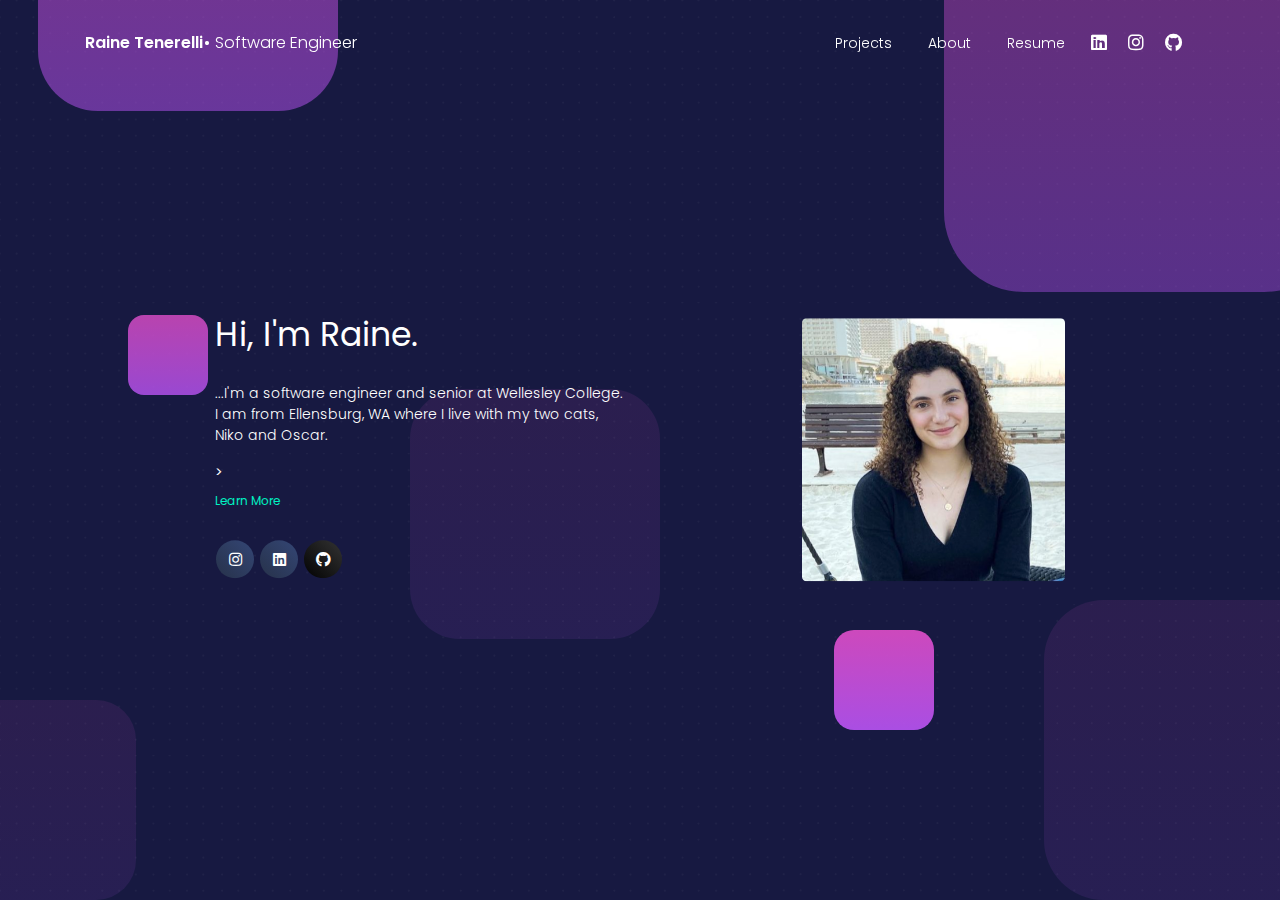
==== commit 28e5252f: "cleaning up" ====
--- a/index.html
+++ b/index.html
@@ -94,7 +94,7 @@
               <div class="col-lg-6 col-md-6">
                 <h1 class="text-white">Hi, I'm Raine.
                 </h1>
-                <p class="text-white mb-3">...I'm a software engineer and senior at Wellesley College. I am from Ellensburg, WA where I live with my two cats, Niko and Oscar. Starting September 2022, I will be a Software Engineer at Microsoft Corporation.</p>
+                <p class="text-white mb-3">...I'm a software engineer and senior at Wellesley College. I am from Ellensburg, WA where I live with my two cats, Niko and Oscar. </p>>
                 <div class="btn-wrapper mb-3">
                   <p class="category text-success d-inline">Learn more</p>
                   <a href="about.html" class="btn btn-success btn-link btn-sm"><i class="tim-icons icon-minimal-right"></i></a>
